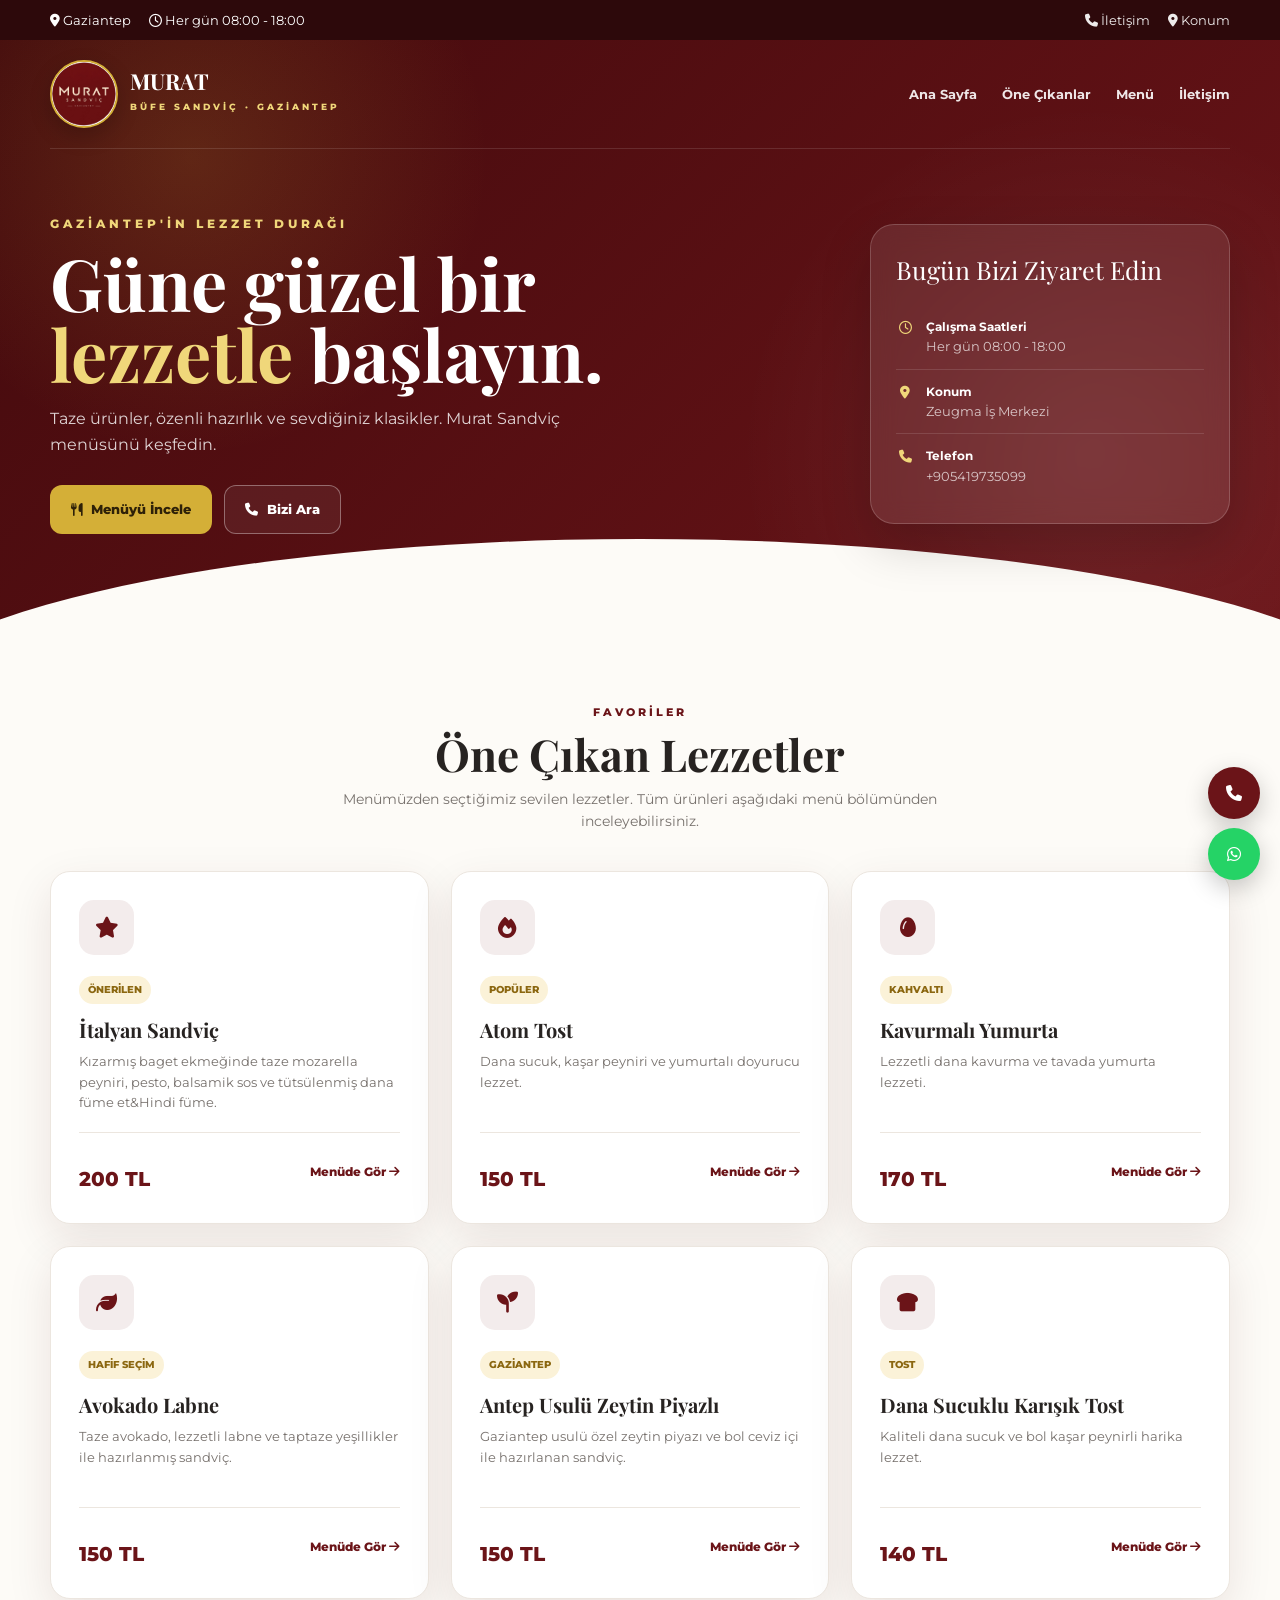
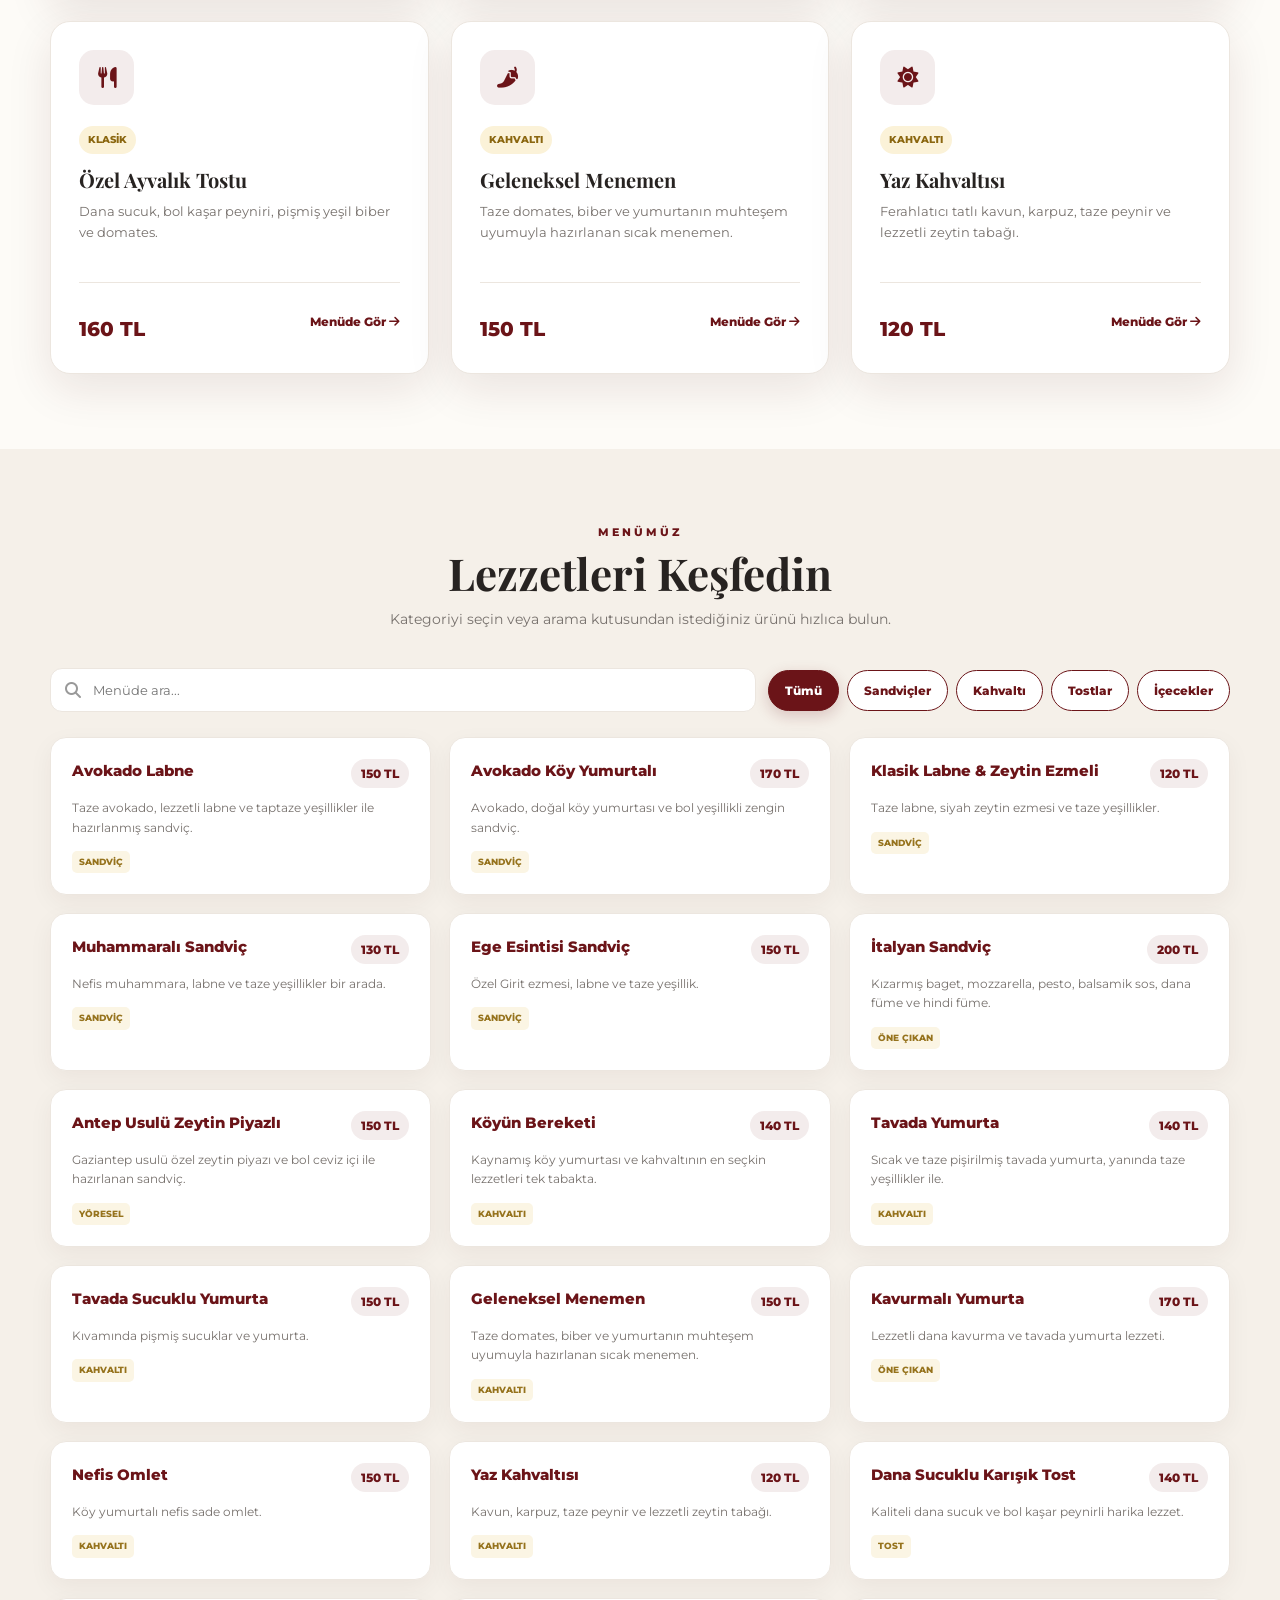
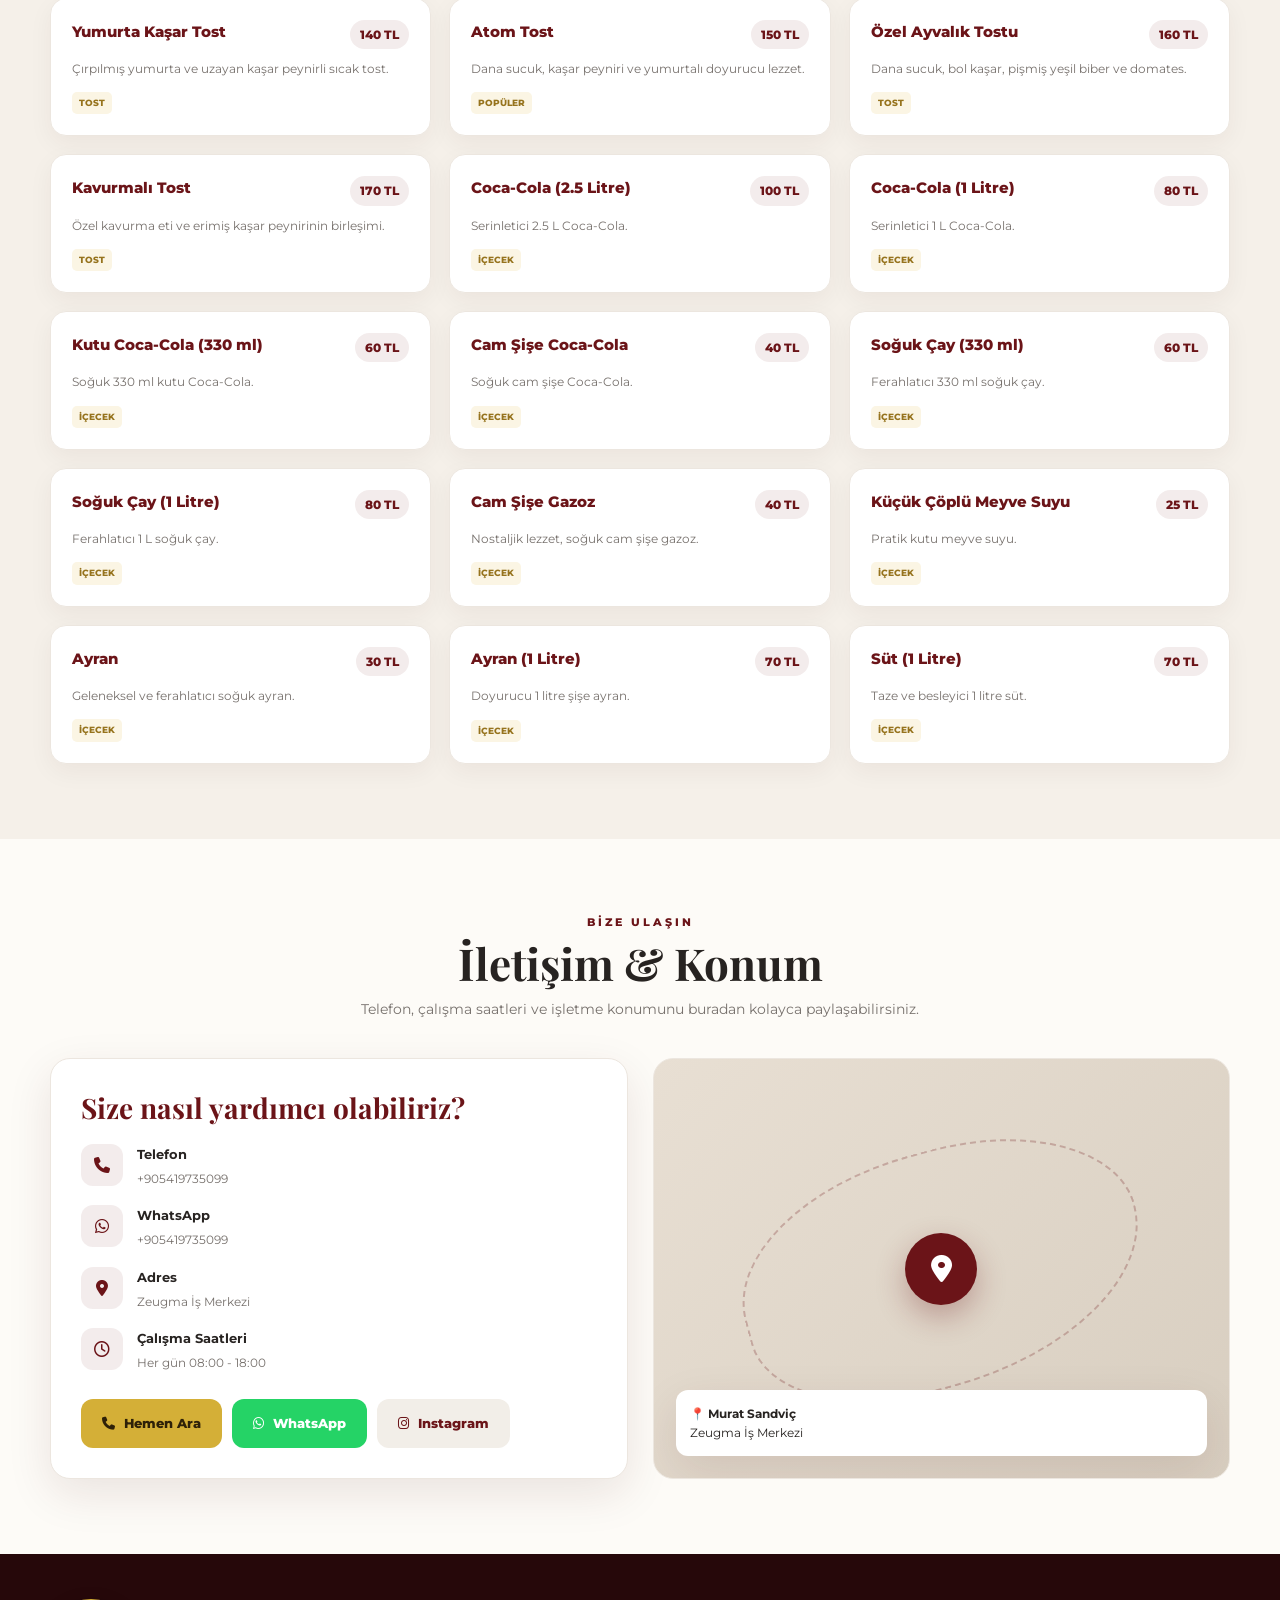
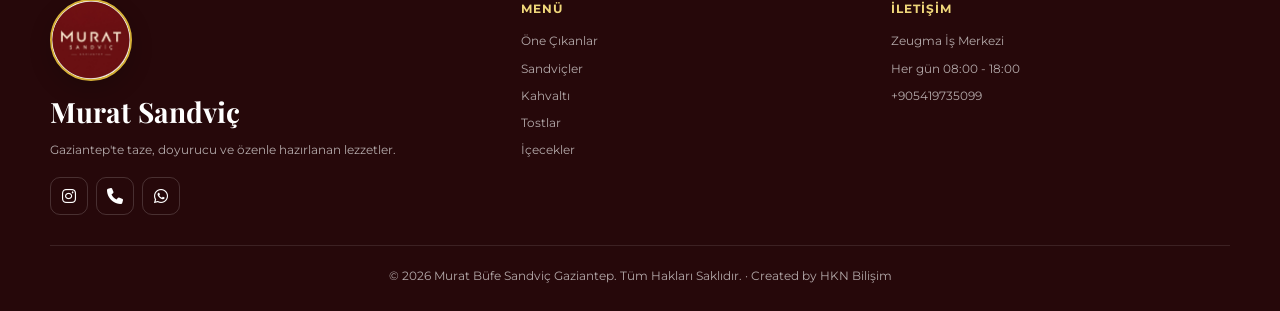
==== index.html @ ea8307a0 "Update index.html" ====
<!DOCTYPE html>
<html lang="tr">
<head>
<meta charset="UTF-8">
<meta name="viewport" content="width=device-width, initial-scale=1.0">
<meta name="theme-color" content="#6b1418">
<meta name="description" content="Murat Sandviç Gaziantep - Menü, öne çıkan lezzetler, iletişim ve güncel ürünler.">
<meta http-equiv="Cache-Control" content="no-cache, no-store, must-revalidate">
<meta http-equiv="Pragma" content="no-cache">
<meta http-equiv="Expires" content="0">
<title>MURAT BÜFE SANDVİÇ | Gaziantep Menü</title>

<link rel="preconnect" href="https://fonts.googleapis.com">
<link rel="preconnect" href="https://fonts.gstatic.com" crossorigin>
<link href="https://fonts.googleapis.com/css2?family=Montserrat:wght@400;500;600;700;800&family=Playfair+Display:wght@600;700;800&display=swap" rel="stylesheet">
<link rel="stylesheet" href="https://cdnjs.cloudflare.com/ajax/libs/font-awesome/6.5.2/css/all.min.css">

<style>
:root{
  --primary:#6b1418;
  --primary-dark:#430a0d;
  --primary-light:#8b2328;
  --gold:#d4af37;
  --gold-light:#f0d77a;
  --cream:#fdfbf7;
  --white:#fff;
  --text:#272321;
  --muted:#77716d;
  --line:#ece6df;
  --shadow:0 15px 45px rgba(65,20,20,.10);
  --radius:20px;
  --transition:.3s ease;
}
*{box-sizing:border-box;margin:0;padding:0}
html{scroll-behavior:smooth}
body{
  font-family:'Montserrat',sans-serif;background:var(--cream);color:var(--text);
  line-height:1.6;overflow-x:hidden;
}
a{text-decoration:none;color:inherit}
button{font:inherit}
.container{width:min(1180px,calc(100% - 36px));margin:auto}

/* TOP BAR */
.topbar{
  background:#2d090b;color:#fff;font-size:13px;
}
.topbar-inner{
  min-height:40px;display:flex;justify-content:space-between;align-items:center;gap:20px;
}
.topbar a{color:#fff;opacity:.92}.topbar a:hover{color:var(--gold-light)}
.topbar-left,.topbar-right{display:flex;gap:18px;align-items:center}

/* HEADER / HERO */
header{
  position:relative;overflow:hidden;color:#fff;
  background:
    radial-gradient(circle at 15% 20%,rgba(212,175,55,.16),transparent 25%),
    radial-gradient(circle at 85% 70%,rgba(255,255,255,.08),transparent 30%),
    linear-gradient(135deg,var(--primary-dark),var(--primary));
}
header:after{
  content:"";position:absolute;inset:auto -10% -90px -10%;height:180px;
  background:var(--cream);border-radius:50% 50% 0 0/100% 100% 0 0;
}
.nav{
  position:relative;z-index:3;display:flex;align-items:center;justify-content:space-between;
  padding:20px 0;border-bottom:1px solid rgba(255,255,255,.12);
}
.brand{display:flex;align-items:center;gap:12px;font-weight:800}

.brand-mark{
  width:68px;height:68px;border-radius:50%;overflow:hidden;
  border:2px solid var(--gold);background:#fff;display:block;flex:0 0 auto;
  box-shadow:0 8px 22px rgba(0,0,0,.20);
}
.brand-mark img{width:100%;height:100%;display:block;object-fit:cover}
.footer-logo{
  width:82px;height:82px;border-radius:50%;overflow:hidden;
  border:2px solid var(--gold);background:#fff;margin-bottom:12px;
  box-shadow:0 8px 22px rgba(0,0,0,.18);
}
.footer-logo img{width:100%;height:100%;display:block;object-fit:cover}

.brand-text strong{display:block;font-family:'Playfair Display',serif;font-size:22px;line-height:1}
.brand-text span{font-size:9px;letter-spacing:3px;color:var(--gold-light)}
.nav-links{display:flex;gap:25px;font-size:13px;font-weight:700}
.nav-links a{opacity:.9}.nav-links a:hover{color:var(--gold-light)}
.mobile-menu{display:none;border:0;background:transparent;color:#fff;font-size:23px}

.hero{
  min-height:480px;display:grid;grid-template-columns:1.1fr .9fr;align-items:center;
  gap:30px;position:relative;z-index:2;padding:60px 0 90px;
}
.eyebrow{color:var(--gold-light);letter-spacing:4px;font-size:12px;font-weight:800;text-transform:uppercase;margin-bottom:14px}
.hero h1{font:700 clamp(42px,6vw,72px)/.98 'Playfair Display',serif;margin-bottom:18px}
.hero h1 span{color:var(--gold-light)}
.hero p{max-width:600px;color:rgba(255,255,255,.82);font-size:16px}
.hero-actions{display:flex;gap:12px;flex-wrap:wrap;margin-top:28px}
.btn{
  display:inline-flex;align-items:center;justify-content:center;gap:9px;
  padding:13px 20px;border-radius:12px;border:1px solid transparent;font-weight:800;font-size:13px;
  cursor:pointer;transition:var(--transition)
}
.btn-primary{background:var(--gold);color:#2e2108}
.btn-primary:hover{transform:translateY(-2px);background:var(--gold-light)}
.btn-outline{border-color:rgba(255,255,255,.35);color:#fff;background:rgba(255,255,255,.06)}
.btn-outline:hover{background:#fff;color:var(--primary)}
.hero-card{
  justify-self:end;width:min(360px,100%);padding:25px;border-radius:24px;
  background:rgba(255,255,255,.09);border:1px solid rgba(255,255,255,.18);
  backdrop-filter:blur(12px);box-shadow:0 20px 50px rgba(0,0,0,.18);
}
.hero-card-title{font-family:'Playfair Display',serif;font-size:25px;margin-bottom:15px}
.info-row{display:flex;gap:12px;padding:12px 0;border-bottom:1px solid rgba(255,255,255,.12);font-size:13px}
.info-row:last-child{border:0}
.info-row i{color:var(--gold-light);width:18px;text-align:center;margin-top:4px}
.info-row strong{display:block;font-size:12px}.info-row span{color:rgba(255,255,255,.72)}

/* SECTIONS */
section{padding:75px 0}
.section-head{text-align:center;margin-bottom:38px}
.section-kicker{font-size:11px;letter-spacing:3px;color:var(--primary);font-weight:800;text-transform:uppercase}
.section-head h2{font:700 clamp(30px,4vw,44px)/1.1 'Playfair Display',serif;margin:8px 0 10px}
.section-head p{color:var(--muted);max-width:650px;margin:auto;font-size:14px}

/* FEATURED */
.featured-grid{display:grid;grid-template-columns:repeat(3,1fr);gap:22px}
.feature-card{
  position:relative;overflow:hidden;background:#fff;border:1px solid var(--line);
  border-radius:var(--radius);box-shadow:var(--shadow);padding:28px;
  transition:var(--transition)
}
.feature-card:hover{transform:translateY(-6px)}
.feature-icon{
  width:55px;height:55px;border-radius:15px;display:grid;place-items:center;
  background:rgba(107,20,24,.08);color:var(--primary);font-size:21px;margin-bottom:20px
}
.badge{display:inline-flex;padding:6px 9px;border-radius:20px;background:#fbf2d8;color:#8b6710;font-size:10px;font-weight:800}
.feature-card h3{font:700 23px 'Playfair Display',serif;margin:13px 0 8px;color:var(--primary)}
.feature-card p{font-size:13px;color:var(--muted)}
.feature-price{font-weight:800;color:var(--primary);margin-top:15px}

/* MENU */
.menu-section{background:#f5f0e9}
.menu-tools{display:flex;gap:12px;justify-content:space-between;align-items:center;flex-wrap:wrap;margin-bottom:25px}
.search{
  position:relative;flex:1;min-width:240px
}
.search i{position:absolute;left:15px;top:50%;transform:translateY(-50%);color:#999}
.search input{
  width:100%;padding:13px 15px 13px 42px;border:1px solid var(--line);border-radius:12px;
  outline:none;background:#fff;font-family:inherit
}
.search input:focus{border-color:var(--gold)}
.categories{display:flex;gap:8px;flex-wrap:wrap}
.filter-btn{
  border:1px solid var(--primary);background:#fff;color:var(--primary);
  padding:10px 16px;border-radius:30px;font-weight:800;font-size:12px;cursor:pointer;transition:var(--transition)
}
.filter-btn:hover,.filter-btn.active{background:var(--primary);color:#fff;box-shadow:0 5px 15px rgba(107,20,24,.2)}
.menu-grid{display:grid;grid-template-columns:repeat(3,1fr);gap:18px}
.menu-card{
  background:#fff;border:1px solid var(--line);border-radius:16px;padding:21px;
  box-shadow:0 8px 25px rgba(50,20,10,.05);transition:var(--transition);
  animation:fadeUp .35s ease both
}
.menu-card:hover{transform:translateY(-4px);box-shadow:0 15px 35px rgba(107,20,24,.12)}
.card-header{display:flex;justify-content:space-between;gap:12px;align-items:flex-start}
.card-title{font-size:15px;font-weight:800;color:var(--primary)}
.card-price{white-space:nowrap;background:rgba(107,20,24,.08);color:var(--primary);padding:5px 10px;border-radius:20px;font-weight:800;font-size:12px}
.card-desc{font-size:12px;color:var(--muted);margin-top:10px}
.card-tag{display:inline-block;margin-top:14px;font-size:9px;font-weight:800;color:#96731d;background:#fbf5e4;padding:4px 7px;border-radius:5px}
.empty{grid-column:1/-1;text-align:center;padding:50px;color:var(--muted);display:none}
@keyframes fadeUp{from{opacity:0;transform:translateY(8px)}to{opacity:1;transform:none}}

/* CONTACT */
.contact-grid{display:grid;grid-template-columns:1fr 1fr;gap:25px}
.contact-card{
  background:#fff;border:1px solid var(--line);border-radius:var(--radius);padding:30px;box-shadow:var(--shadow)
}
.contact-card h3{font:700 28px 'Playfair Display',serif;color:var(--primary);margin-bottom:18px}
.contact-list{display:grid;gap:15px}
.contact-item{display:flex;gap:14px;align-items:flex-start}
.contact-item i{
  width:42px;height:42px;display:grid;place-items:center;border-radius:12px;
  background:rgba(107,20,24,.08);color:var(--primary)
}
.contact-item strong{display:block;font-size:13px}.contact-item span{font-size:12px;color:var(--muted)}
.contact-buttons{display:flex;gap:10px;flex-wrap:wrap;margin-top:25px}
.map-box{
  min-height:360px;border-radius:var(--radius);overflow:hidden;background:
  linear-gradient(135deg,#e8dfd3,#d8cec0);
  position:relative;display:grid;place-items:center;border:1px solid var(--line)
}
.map-box:before{content:"";position:absolute;width:70%;height:55%;border:2px dashed rgba(107,20,24,.25);border-radius:50% 45% 55% 40%;transform:rotate(-15deg)}
.map-pin{
  position:relative;z-index:2;width:72px;height:72px;border-radius:50%;background:var(--primary);
  color:#fff;display:grid;place-items:center;font-size:28px;box-shadow:0 12px 30px rgba(107,20,24,.3)
}
.map-label{position:absolute;bottom:22px;left:22px;right:22px;background:#fff;padding:14px;border-radius:12px;font-size:12px;box-shadow:var(--shadow)}

/* FOOTER */
footer{background:#26080a;color:#fff;padding:45px 0 25px}
.footer-grid{display:grid;grid-template-columns:1.3fr 1fr 1fr;gap:30px}
.footer-brand{font:700 28px 'Playfair Display',serif}
footer p,footer li{font-size:12px;color:rgba(255,255,255,.65)}
footer h4{font-size:12px;letter-spacing:1px;margin-bottom:13px;color:var(--gold-light)}
footer ul{list-style:none;display:grid;gap:8px}
.socials{display:flex;gap:8px;margin-top:18px}
.socials a{width:38px;height:38px;border:1px solid rgba(255,255,255,.16);border-radius:10px;display:grid;place-items:center}
.socials a:hover{background:var(--primary)}
.copyright{border-top:1px solid rgba(255,255,255,.1);margin-top:30px;padding-top:20px;text-align:center}

/* FLOATING CONTACT */
.floating{
  position:fixed;right:20px;bottom:20px;z-index:20;display:flex;flex-direction:column;gap:9px
}
.float-btn{
  width:52px;height:52px;border-radius:50%;display:grid;place-items:center;color:#fff;
  box-shadow:0 8px 25px rgba(0,0,0,.22);transition:var(--transition)
}
.float-btn:hover{transform:scale(1.08)}
.float-call{background:var(--primary)}
.float-wa{background:#25d366}

/* MOBILE */
@media(max-width:900px){
  .hero{grid-template-columns:1fr;padding-top:45px}.hero-card{justify-self:start}
  .featured-grid,.menu-grid{grid-template-columns:repeat(2,1fr)}
  .contact-grid{grid-template-columns:1fr}.footer-grid{grid-template-columns:1fr 1fr}
  .nav-links{display:none}.mobile-menu{display:block}
}
@media(max-width:600px){
  .topbar-inner{justify-content:center}.topbar-left{display:none}
  .container{width:min(100% - 24px,1180px)}
  .hero{padding:38px 0 75px}.hero h1{font-size:44px}
  section{padding:55px 0}
  .featured-grid,.menu-grid{grid-template-columns:1fr}
  .menu-tools{align-items:stretch}.search{min-width:100%}
  .categories{overflow-x:auto;flex-wrap:nowrap;padding-bottom:5px}
  .filter-btn{white-space:nowrap}
  .footer-grid{grid-template-columns:1fr}
  .float-btn{width:48px;height:48px}
}

.feature-card h3{font-size:20px;line-height:1.25;margin:13px 0 9px;color:var(--text)}
.feature-card p{color:var(--muted);font-size:13px;min-height:63px}
.feature-bottom{display:flex;align-items:center;justify-content:space-between;gap:12px;margin-top:18px;padding-top:15px;border-top:1px solid var(--line)}
.feature-link{font-size:12px;font-weight:800;color:var(--primary);white-space:nowrap}
.feature-link:hover{color:var(--primary-light)}
.feature-price{font-size:20px;font-weight:800;color:var(--primary)}
@media(max-width:900px){.featured-grid{grid-template-columns:repeat(2,1fr)}}
@media(max-width:600px){.featured-grid{grid-template-columns:1fr}.brand-mark{width:58px;height:58px}.footer-logo{width:70px;height:70px}}
</style>
</head>

<body>

<!--
  ============================================================
  BURADAKİ BİLGİLERİ KENDİ BİLGİLERİNLE DEĞİŞTİR.
  Telefon / WhatsApp / adres / Instagram için tek yerden düzenle.
  ============================================================
-->
<script>
const RESTAURANT = {
  name: "Murat Sandviç",
  city: "Gaziantep",
  phone: "+905419735099",
  whatsapp: "+905419735099",
  address: "Zeugma İş Merkezi",
  instagram: "muratbufesandvic",
  hours: "Her gün 08:00 - 18:00"
};
</script>

<div class="topbar">
  <div class="container topbar-inner">
    <div class="topbar-left">
      <span><i class="fa-solid fa-location-dot"></i> Gaziantep</span>
      <span><i class="fa-regular fa-clock"></i> Her gün 08:00 - 18:00</span>
    </div>
    <div class="topbar-right">
      <a id="topPhone" href="#"><i class="fa-solid fa-phone"></i> İletişim</a>
      <a href="#contact"><i class="fa-solid fa-location-dot"></i> Konum</a>
    </div>
  </div>
</div>

<header id="home">
  <div class="container">
    <nav class="nav">
      <a class="brand" href="#home">
        <div class="brand-mark"><img src="[data-uri]" alt="Murat Sandviç Gaziantep logosu"></div>
        <div class="brand-text">
          <strong>MURAT</strong>
          <span>BÜFE SANDVİÇ · GAZİANTEP</span>
        </div>
      </a>
      <div class="nav-links">
        <a href="#home">Ana Sayfa</a>
        <a href="#featured">Öne Çıkanlar</a>
        <a href="#menu">Menü</a>
        <a href="#contact">İletişim</a>
      </div>
      <button class="mobile-menu" aria-label="Menüyü aç"><i class="fa-solid fa-bars"></i></button>
    </nav>

    <div class="hero">
      <div>
        <div class="eyebrow">Gaziantep'in Lezzet Durağı</div>
        <h1>Güne güzel bir <span>lezzetle</span> başlayın.</h1>
        <p>Taze ürünler, özenli hazırlık ve sevdiğiniz klasikler. Murat Sandviç menüsünü keşfedin.</p>
        <div class="hero-actions">
          <a class="btn btn-primary" href="#menu"><i class="fa-solid fa-utensils"></i> Menüyü İncele</a>
          <a class="btn btn-outline" id="heroCall" href="#"><i class="fa-solid fa-phone"></i> Bizi Ara</a>
        </div>
      </div>

      <div class="hero-card">
        <div class="hero-card-title">Bugün Bizi Ziyaret Edin</div>
        <div class="info-row">
          <i class="fa-regular fa-clock"></i>
          <div><strong>Çalışma Saatleri</strong><span id="heroHours">Her gün 08:00 - 23:00</span></div>
        </div>
        <div class="info-row">
          <i class="fa-solid fa-location-dot"></i>
          <div><strong>Konum</strong><span id="heroAddress">Adres bilgisi eklenmedi</span></div>
        </div>
        <div class="info-row">
          <i class="fa-solid fa-phone"></i>
          <div><strong>Telefon</strong><span id="heroPhone">Telefon bilgisi eklenmedi</span></div>
        </div>
      </div>
    </div>
  </div>
</header>

<main>

<section id="featured">
  <div class="container">
    <div class="section-head">
      <div class="section-kicker">Favoriler</div>
      <h2>Öne Çıkan Lezzetler</h2>
      <p>Menümüzden seçtiğimiz sevilen lezzetler. Tüm ürünleri aşağıdaki menü bölümünden inceleyebilirsiniz.</p>
    </div>

    <div class="featured-grid">
      <article class="feature-card">
        <div class="feature-icon"><i class="fa-solid fa-star"></i></div>
        <span class="badge">ÖNERİLEN</span>
        <h3>İtalyan Sandviç</h3>
        <p>Kızarmış baget ekmeğinde taze mozarella peyniri, pesto, balsamik sos ve tütsülenmiş dana füme et&Hindi füme.</p>
        <div class="feature-bottom"><div class="feature-price">200 TL</div><a href="#menu" class="feature-link">Menüde Gör <i class="fa-solid fa-arrow-right"></i></a></div>
      </article>

      <article class="feature-card">
        <div class="feature-icon"><i class="fa-solid fa-fire"></i></div>
        <span class="badge">POPÜLER</span>
        <h3>Atom Tost</h3>
        <p>Dana sucuk, kaşar peyniri ve yumurtalı doyurucu lezzet.</p>
        <div class="feature-bottom"><div class="feature-price">150 TL</div><a href="#menu" class="feature-link">Menüde Gör <i class="fa-solid fa-arrow-right"></i></a></div>
      </article>

      <article class="feature-card">
        <div class="feature-icon"><i class="fa-solid fa-egg"></i></div>
        <span class="badge">KAHVALTI</span>
        <h3>Kavurmalı Yumurta</h3>
        <p>Lezzetli dana kavurma ve tavada yumurta lezzeti.</p>
        <div class="feature-bottom"><div class="feature-price">170 TL</div><a href="#menu" class="feature-link">Menüde Gör <i class="fa-solid fa-arrow-right"></i></a></div>
      </article>

      <article class="feature-card">
        <div class="feature-icon"><i class="fa-solid fa-leaf"></i></div>
        <span class="badge">HAFİF SEÇİM</span>
        <h3>Avokado Labne</h3>
        <p>Taze avokado, lezzetli labne ve taptaze yeşillikler ile hazırlanmış sandviç.</p>
        <div class="feature-bottom"><div class="feature-price">150 TL</div><a href="#menu" class="feature-link">Menüde Gör <i class="fa-solid fa-arrow-right"></i></a></div>
      </article>

      <article class="feature-card">
        <div class="feature-icon"><i class="fa-solid fa-seedling"></i></div>
        <span class="badge">GAZİANTEP</span>
        <h3>Antep Usulü Zeytin Piyazlı</h3>
        <p>Gaziantep usulü özel zeytin piyazı ve bol ceviz içi ile hazırlanan sandviç.</p>
        <div class="feature-bottom"><div class="feature-price">150 TL</div><a href="#menu" class="feature-link">Menüde Gör <i class="fa-solid fa-arrow-right"></i></a></div>
      </article>

      <article class="feature-card">
        <div class="feature-icon"><i class="fa-solid fa-bread-slice"></i></div>
        <span class="badge">TOST</span>
        <h3>Dana Sucuklu Karışık Tost</h3>
        <p>Kaliteli dana sucuk ve bol kaşar peynirli harika lezzet.</p>
        <div class="feature-bottom"><div class="feature-price">140 TL</div><a href="#menu" class="feature-link">Menüde Gör <i class="fa-solid fa-arrow-right"></i></a></div>
      </article>

      <article class="feature-card">
        <div class="feature-icon"><i class="fa-solid fa-utensils"></i></div>
        <span class="badge">KLASİK</span>
        <h3>Özel Ayvalık Tostu</h3>
        <p>Dana sucuk, bol kaşar peyniri, pişmiş yeşil biber ve domates.</p>
        <div class="feature-bottom"><div class="feature-price">160 TL</div><a href="#menu" class="feature-link">Menüde Gör <i class="fa-solid fa-arrow-right"></i></a></div>
      </article>

      <article class="feature-card">
        <div class="feature-icon"><i class="fa-solid fa-pepper-hot"></i></div>
        <span class="badge">KAHVALTI</span>
        <h3>Geleneksel Menemen</h3>
        <p>Taze domates, biber ve yumurtanın muhteşem uyumuyla hazırlanan sıcak menemen.</p>
        <div class="feature-bottom"><div class="feature-price">150 TL</div><a href="#menu" class="feature-link">Menüde Gör <i class="fa-solid fa-arrow-right"></i></a></div>
      </article>

      <article class="feature-card">
        <div class="feature-icon"><i class="fa-solid fa-sun"></i></div>
        <span class="badge">KAHVALTI</span>
        <h3>Yaz Kahvaltısı</h3>
        <p>Ferahlatıcı tatlı kavun, karpuz, taze peynir ve lezzetli zeytin tabağı.</p>
        <div class="feature-bottom"><div class="feature-price">120 TL</div><a href="#menu" class="feature-link">Menüde Gör <i class="fa-solid fa-arrow-right"></i></a></div>
      </article>
    </div>
  </div>
</section>

<section class="menu-section" id="menu">
  <div class="container">
    <div class="section-head">
      <div class="section-kicker">Menümüz</div>
      <h2>Lezzetleri Keşfedin</h2>
      <p>Kategoriyi seçin veya arama kutusundan istediğiniz ürünü hızlıca bulun.</p>
    </div>

    <div class="menu-tools">
      <div class="search">
        <i class="fa-solid fa-magnifying-glass"></i>
        <input id="searchInput" type="search" placeholder="Menüde ara...">
      </div>
      <div class="categories">
        <button class="filter-btn active" data-category="all">Tümü</button>
        <button class="filter-btn" data-category="sandvic">Sandviçler</button>
        <button class="filter-btn" data-category="kahvalti">Kahvaltı</button>
        <button class="filter-btn" data-category="tost">Tostlar</button>
        <button class="filter-btn" data-category="icecek">İçecekler</button>
      </div>
    </div>

    <div class="menu-grid" id="menuGrid">

      <article class="menu-card" data-category="sandvic" data-name="avokado labne">
        <div class="card-header"><h3 class="card-title">Avokado Labne</h3><span class="card-price">150 TL</span></div>
        <p class="card-desc">Taze avokado, lezzetli labne ve taptaze yeşillikler ile hazırlanmış sandviç.</p><span class="card-tag">SANDVİÇ</span>
      </article>
      <article class="menu-card" data-category="sandvic" data-name="avokado köy yumurtalı">
        <div class="card-header"><h3 class="card-title">Avokado Köy Yumurtalı</h3><span class="card-price">170 TL</span></div>
        <p class="card-desc">Avokado, doğal köy yumurtası ve bol yeşillikli zengin sandviç.</p><span class="card-tag">SANDVİÇ</span>
      </article>
      <article class="menu-card" data-category="sandvic" data-name="klasik labne zeytin ezmeli">
        <div class="card-header"><h3 class="card-title">Klasik Labne & Zeytin Ezmeli</h3><span class="card-price">120 TL</span></div>
        <p class="card-desc">Taze labne, siyah zeytin ezmesi ve taze yeşillikler.</p><span class="card-tag">SANDVİÇ</span>
      </article>
      <article class="menu-card" data-category="sandvic" data-name="muhammaralı sandviç">
        <div class="card-header"><h3 class="card-title">Muhammaralı Sandviç</h3><span class="card-price">130 TL</span></div>
        <p class="card-desc">Nefis muhammara, labne ve taze yeşillikler bir arada.</p><span class="card-tag">SANDVİÇ</span>
      </article>
      <article class="menu-card" data-category="sandvic" data-name="ege esintisi sandviç">
        <div class="card-header"><h3 class="card-title">Ege Esintisi Sandviç</h3><span class="card-price">150 TL</span></div>
        <p class="card-desc">Özel Girit ezmesi, labne ve taze yeşillik.</p><span class="card-tag">SANDVİÇ</span>
      </article>
      <article class="menu-card" data-category="sandvic" data-name="italyan sandviç">
        <div class="card-header"><h3 class="card-title">İtalyan Sandviç</h3><span class="card-price">200 TL</span></div>
        <p class="card-desc">Kızarmış baget, mozzarella, pesto, balsamik sos, dana füme ve hindi füme.</p><span class="card-tag">ÖNE ÇIKAN</span>
      </article>
      <article class="menu-card" data-category="sandvic" data-name="antep usulü zeytin piyazlı">
        <div class="card-header"><h3 class="card-title">Antep Usulü Zeytin Piyazlı</h3><span class="card-price">150 TL</span></div>
        <p class="card-desc">Gaziantep usulü özel zeytin piyazı ve bol ceviz içi ile hazırlanan sandviç.</p><span class="card-tag">YÖRESEL</span>
      </article>

      <article class="menu-card" data-category="kahvalti" data-name="köyün bereketi">
        <div class="card-header"><h3 class="card-title">Köyün Bereketi</h3><span class="card-price">140 TL</span></div>
        <p class="card-desc">Kaynamış köy yumurtası ve kahvaltının en seçkin lezzetleri tek tabakta.</p><span class="card-tag">KAHVALTI</span>
      </article>
      <article class="menu-card" data-category="kahvalti" data-name="tavada yumurta">
        <div class="card-header"><h3 class="card-title">Tavada Yumurta</h3><span class="card-price">140 TL</span></div>
        <p class="card-desc">Sıcak ve taze pişirilmiş tavada yumurta, yanında taze yeşillikler ile.</p><span class="card-tag">KAHVALTI</span>
      </article>
      <article class="menu-card" data-category="kahvalti" data-name="tavada sucuklu yumurta">
        <div class="card-header"><h3 class="card-title">Tavada Sucuklu Yumurta</h3><span class="card-price">150 TL</span></div>
        <p class="card-desc">Kıvamında pişmiş sucuklar ve yumurta.</p><span class="card-tag">KAHVALTI</span>
      </article>
      <article class="menu-card" data-category="kahvalti" data-name="geleneksel menemen">
        <div class="card-header"><h3 class="card-title">Geleneksel Menemen</h3><span class="card-price">150 TL</span></div>
        <p class="card-desc">Taze domates, biber ve yumurtanın muhteşem uyumuyla hazırlanan sıcak menemen.</p><span class="card-tag">KAHVALTI</span>
      </article>
      <article class="menu-card" data-category="kahvalti" data-name="kavurmalı yumurta">
        <div class="card-header"><h3 class="card-title">Kavurmalı Yumurta</h3><span class="card-price">170 TL</span></div>
        <p class="card-desc">Lezzetli dana kavurma ve tavada yumurta lezzeti.</p><span class="card-tag">ÖNE ÇIKAN</span>
      </article>
      <article class="menu-card" data-category="kahvalti" data-name="nefis omlet">
        <div class="card-header"><h3 class="card-title">Nefis Omlet</h3><span class="card-price">150 TL</span></div>
        <p class="card-desc">Köy yumurtalı nefis sade omlet.</p><span class="card-tag">KAHVALTI</span>
      </article>
      <article class="menu-card" data-category="kahvalti" data-name="yaz kahvaltısı">
        <div class="card-header"><h3 class="card-title">Yaz Kahvaltısı</h3><span class="card-price">120 TL</span></div>
        <p class="card-desc">Kavun, karpuz, taze peynir ve lezzetli zeytin tabağı.</p><span class="card-tag">KAHVALTI</span>
      </article>

      <article class="menu-card" data-category="tost" data-name="dana sucuklu karışık tost">
        <div class="card-header"><h3 class="card-title">Dana Sucuklu Karışık Tost</h3><span class="card-price">140 TL</span></div>
        <p class="card-desc">Kaliteli dana sucuk ve bol kaşar peynirli harika lezzet.</p><span class="card-tag">TOST</span>
      </article>
      <article class="menu-card" data-category="tost" data-name="yumurta kaşar tost">
        <div class="card-header"><h3 class="card-title">Yumurta Kaşar Tost</h3><span class="card-price">140 TL</span></div>
        <p class="card-desc">Çırpılmış yumurta ve uzayan kaşar peynirli sıcak tost.</p><span class="card-tag">TOST</span>
      </article>
      <article class="menu-card" data-category="tost" data-name="atom tost">
        <div class="card-header"><h3 class="card-title">Atom Tost</h3><span class="card-price">150 TL</span></div>
        <p class="card-desc">Dana sucuk, kaşar peyniri ve yumurtalı doyurucu lezzet.</p><span class="card-tag">POPÜLER</span>
      </article>
      <article class="menu-card" data-category="tost" data-name="özel ayvalık tostu">
        <div class="card-header"><h3 class="card-title">Özel Ayvalık Tostu</h3><span class="card-price">160 TL</span></div>
        <p class="card-desc">Dana sucuk, bol kaşar, pişmiş yeşil biber ve domates.</p><span class="card-tag">TOST</span>
      </article>
      <article class="menu-card" data-category="tost" data-name="kavurmalı tost">
        <div class="card-header"><h3 class="card-title">Kavurmalı Tost</h3><span class="card-price">170 TL</span></div>
        <p class="card-desc">Özel kavurma eti ve erimiş kaşar peynirinin birleşimi.</p><span class="card-tag">TOST</span>
      </article>

      <article class="menu-card" data-category="icecek" data-name="coca cola 2.5 litre">
        <div class="card-header"><h3 class="card-title">Coca-Cola (2.5 Litre)</h3><span class="card-price">100 TL</span></div>
        <p class="card-desc">Serinletici 2.5 L Coca-Cola.</p><span class="card-tag">İÇECEK</span>
      </article>
      <article class="menu-card" data-category="icecek" data-name="coca cola 1 litre">
        <div class="card-header"><h3 class="card-title">Coca-Cola (1 Litre)</h3><span class="card-price">80 TL</span></div>
        <p class="card-desc">Serinletici 1 L Coca-Cola.</p><span class="card-tag">İÇECEK</span>
      </article>
      <article class="menu-card" data-category="icecek" data-name="kutu coca cola 330 ml">
        <div class="card-header"><h3 class="card-title">Kutu Coca-Cola (330 ml)</h3><span class="card-price">60 TL</span></div>
        <p class="card-desc">Soğuk 330 ml kutu Coca-Cola.</p><span class="card-tag">İÇECEK</span>
      </article>
      <article class="menu-card" data-category="icecek" data-name="cam şişe coca cola">
        <div class="card-header"><h3 class="card-title">Cam Şişe Coca-Cola</h3><span class="card-price">40 TL</span></div>
        <p class="card-desc">Soğuk cam şişe Coca-Cola.</p><span class="card-tag">İÇECEK</span>
      </article>
      <article class="menu-card" data-category="icecek" data-name="soğuk çay 330 ml">
        <div class="card-header"><h3 class="card-title">Soğuk Çay (330 ml)</h3><span class="card-price">60 TL</span></div>
        <p class="card-desc">Ferahlatıcı 330 ml soğuk çay.</p><span class="card-tag">İÇECEK</span>
      </article>
      <article class="menu-card" data-category="icecek" data-name="soğuk çay 1 litre">
        <div class="card-header"><h3 class="card-title">Soğuk Çay (1 Litre)</h3><span class="card-price">80 TL</span></div>
        <p class="card-desc">Ferahlatıcı 1 L soğuk çay.</p><span class="card-tag">İÇECEK</span>
      </article>
      <article class="menu-card" data-category="icecek" data-name="cam şişe gazoz">
        <div class="card-header"><h3 class="card-title">Cam Şişe Gazoz</h3><span class="card-price">40 TL</span></div>
        <p class="card-desc">Nostaljik lezzet, soğuk cam şişe gazoz.</p><span class="card-tag">İÇECEK</span>
      </article>
      <article class="menu-card" data-category="icecek" data-name="küçük çöplü meyve suyu">
        <div class="card-header"><h3 class="card-title">Küçük Çöplü Meyve Suyu</h3><span class="card-price">25 TL</span></div>
        <p class="card-desc">Pratik kutu meyve suyu.</p><span class="card-tag">İÇECEK</span>
      </article>
      <article class="menu-card" data-category="icecek" data-name="ayran">
        <div class="card-header"><h3 class="card-title">Ayran</h3><span class="card-price">30 TL</span></div>
        <p class="card-desc">Geleneksel ve ferahlatıcı soğuk ayran.</p><span class="card-tag">İÇECEK</span>
      </article>
      <article class="menu-card" data-category="icecek" data-name="ayran 1 litre">
        <div class="card-header"><h3 class="card-title">Ayran (1 Litre)</h3><span class="card-price">70 TL</span></div>
        <p class="card-desc">Doyurucu 1 litre şişe ayran.</p><span class="card-tag">İÇECEK</span>
      </article>
      <article class="menu-card" data-category="icecek" data-name="süt 1 litre">
        <div class="card-header"><h3 class="card-title">Süt (1 Litre)</h3><span class="card-price">70 TL</span></div>
        <p class="card-desc">Taze ve besleyici 1 litre süt.</p><span class="card-tag">İÇECEK</span>
      </article>

      <div class="empty" id="empty">
        <i class="fa-solid fa-magnifying-glass" style="font-size:28px;margin-bottom:10px"></i>
        <div>Aradığın ürün bulunamadı.</div>
      </div>
    </div>
  </div>
</section>

<section id="contact">
  <div class="container">
    <div class="section-head">
      <div class="section-kicker">Bize Ulaşın</div>
      <h2>İletişim & Konum</h2>
      <p>Telefon, çalışma saatleri ve işletme konumunu buradan kolayca paylaşabilirsiniz.</p>
    </div>

    <div class="contact-grid">
      <div class="contact-card">
        <h3>Size nasıl yardımcı olabiliriz?</h3>
        <div class="contact-list">
          <div class="contact-item">
            <i class="fa-solid fa-phone"></i>
            <div><strong>Telefon</strong><span id="contactPhone">Telefon numarası eklenmedi</span></div>
          </div>
          <div class="contact-item">
            <i class="fa-brands fa-whatsapp"></i>
            <div><strong>WhatsApp</strong><span id="contactWhatsApp">WhatsApp numarası eklenmedi</span></div>
          </div>
          <div class="contact-item">
            <i class="fa-solid fa-location-dot"></i>
            <div><strong>Adres</strong><span id="contactAddress">Adres bilgisi eklenmedi</span></div>
          </div>
          <div class="contact-item">
            <i class="fa-regular fa-clock"></i>
            <div><strong>Çalışma Saatleri</strong><span id="contactHours">Her gün 08:00 - 23:00</span></div>
          </div>
        </div>
        <div class="contact-buttons">
          <a class="btn btn-primary" id="contactCall" href="#"><i class="fa-solid fa-phone"></i> Hemen Ara</a>
          <a class="btn" id="contactWA" href="#" style="background:#25d366;color:#fff"><i class="fa-brands fa-whatsapp"></i> WhatsApp</a>
          <a class="btn" id="contactInstagram" href="#" target="_blank" style="background:#f2eee8;color:var(--primary)"><i class="fa-brands fa-instagram"></i> Instagram</a>
        </div>
      </div>

      <div class="map-box">
        <div class="map-pin"><i class="fa-solid fa-location-dot"></i></div>
        <div class="map-label"><strong>📍 Murat Sandviç</strong><br><span id="mapAddress">Adres bilgisi eklenmedi. Adresini yukarıdaki RESTAURANT alanına yaz.</span></div>
      </div>
    </div>
  </div>
</section>

</main>

<footer>
  <div class="container">
    <div class="footer-grid">
      <div>
        <div class="footer-logo"><img src="[data-uri]" alt="Murat Sandviç logosu"></div><div class="footer-brand">Murat Sandviç</div>
        <p style="margin-top:10px">Gaziantep'te taze, doyurucu ve özenle hazırlanan lezzetler.</p>
        <div class="socials">
          <a id="footerInstagram" href="#" target="_blank" aria-label="Instagram"><i class="fa-brands fa-instagram"></i></a>
          <a id="footerPhone" href="#" aria-label="Telefon"><i class="fa-solid fa-phone"></i></a>
          <a id="footerWA" href="#" aria-label="WhatsApp"><i class="fa-brands fa-whatsapp"></i></a>
        </div>
      </div>
      <div>
        <h4>MENÜ</h4>
        <ul>
          <li><a href="#featured">Öne Çıkanlar</a></li>
          <li><a href="#menu">Sandviçler</a></li>
          <li><a href="#menu">Kahvaltı</a></li>
          <li><a href="#menu">Tostlar</a></li>
          <li><a href="#menu">İçecekler</a></li>
        </ul>
      </div>
      <div>
        <h4>İLETİŞİM</h4>
        <ul>
          <li id="footerAddress">Adres eklenmedi</li>
          <li id="footerHours">Her gün 08:00 - 23:00</li>
          <li id="footerPhoneText">Telefon eklenmedi</li>
        </ul>
      </div>
    </div>
    <div class="copyright">
      <p>© 2026 Murat Büfe Sandviç Gaziantep. Tüm Hakları Saklıdır. · Created by HKN Bilişim</p>
    </div>
  </div>
</footer>

<div class="floating">
  <a class="float-btn float-call" id="floatCall" href="#" aria-label="Ara"><i class="fa-solid fa-phone"></i></a>
  <a class="float-btn float-wa" id="floatWA" href="#" target="_blank" aria-label="WhatsApp"><i class="fa-brands fa-whatsapp"></i></a>
</div>

<script>
/* İLETİŞİM BİLGİLERİNİ OTOMATİK YERLEŞTİR */
function setupContact(){
  const phoneRaw = RESTAURANT.phone.replace(/\D/g,'');
  const waRaw = RESTAURANT.whatsapp.replace(/\D/g,'');
  const phoneDisplay = RESTAURANT.phone.includes("EKLE") ? "Telefon numarası eklenmedi" : RESTAURANT.phone;
  const waDisplay = RESTAURANT.whatsapp.includes("EKLE") ? "WhatsApp numarası eklenmedi" : RESTAURANT.whatsapp;
  const address = RESTAURANT.address.includes("EKLE") ? "Adres bilgisi eklenmedi" : RESTAURANT.address;

  document.querySelectorAll('#heroPhone,#contactPhone,#footerPhoneText').forEach(x=>x.textContent=phoneDisplay);
  document.querySelector('#contactWhatsApp').textContent=waDisplay;
  document.querySelectorAll('#heroAddress,#contactAddress,#mapAddress,#footerAddress').forEach(x=>x.textContent=address);
  document.querySelectorAll('#heroHours,#contactHours,#footerHours').forEach(x=>x.textContent=RESTAURANT.hours);

  const phoneLinks=['topPhone','heroCall','contactCall','footerPhone','floatCall'];
  phoneLinks.forEach(id=>{
    const el=document.getElementById(id);
    if(el && phoneRaw && !RESTAURANT.phone.includes("EKLE")) el.href='tel:'+phoneRaw;
  });

  const waLinks=['contactWA','footerWA','floatWA'];
  waLinks.forEach(id=>{
    const el=document.getElementById(id);
    if(el && waRaw && !RESTAURANT.whatsapp.includes("EKLE")){
      el.href='https://wa.me/'+waRaw;
    }
  });

  const insta = RESTAURANT.instagram.includes("EKLE") ? "#" : "https://instagram.com/"+RESTAURANT.instagram.replace('@','');
  ['contactInstagram','footerInstagram'].forEach(id=>{
    const el=document.getElementById(id);
    if(el) el.href=insta;
  });
}
setupContact();

/* MENÜ FİLTRE + ARAMA */
let activeCategory='all';
const cards=[...document.querySelectorAll('.menu-card')];
const buttons=[...document.querySelectorAll('.filter-btn')];
const searchInput=document.getElementById('searchInput');
const empty=document.getElementById('empty');

function renderMenu(){
  const q=searchInput.value.toLocaleLowerCase('tr-TR').trim();
  let visible=0;
  cards.forEach(card=>{
    const category=card.dataset.category;
    const name=card.dataset.name.toLocaleLowerCase('tr-TR');
    const desc=card.querySelector('.card-desc').textContent.toLocaleLowerCase('tr-TR');
    const categoryOK=activeCategory==='all'||category===activeCategory;
    const searchOK=!q||name.includes(q)||desc.includes(q);
    const show=categoryOK&&searchOK;
    card.style.display=show?'block':'none';
    if(show) visible++;
  });
  empty.style.display=visible?'none':'block';
}
buttons.forEach(btn=>{
  btn.addEventListener('click',()=>{
    buttons.forEach(b=>b.classList.remove('active'));
    btn.classList.add('active');
    activeCategory=btn.dataset.category;
    renderMenu();
  });
});
searchInput.addEventListener('input',renderMenu);

/* MOBİL NAV */
document.querySelector('.mobile-menu').addEventListener('click',()=>{
  const links=document.querySelector('.nav-links');
  const open=links.style.display==='flex';
  links.style.display=open?'none':'flex';
  if(!open){
    links.style.position='absolute';
    links.style.top='78px';
    links.style.left='0';
    links.style.right='0';
    links.style.padding='18px';
    links.style.background='var(--primary-dark)';
    links.style.flexDirection='column';
    links.style.borderRadius='0 0 15px 15px';
  }
});

/* CACHE BUSTER - ÖNCEKİ SÜRÜMDEKİ GİBİ ZORUNLU DEĞİL, TARAYICI CACHE'İ İÇİN */
console.log('Murat Sandviç yeni menü sitesi hazır.');
</script>
</body>
</html>
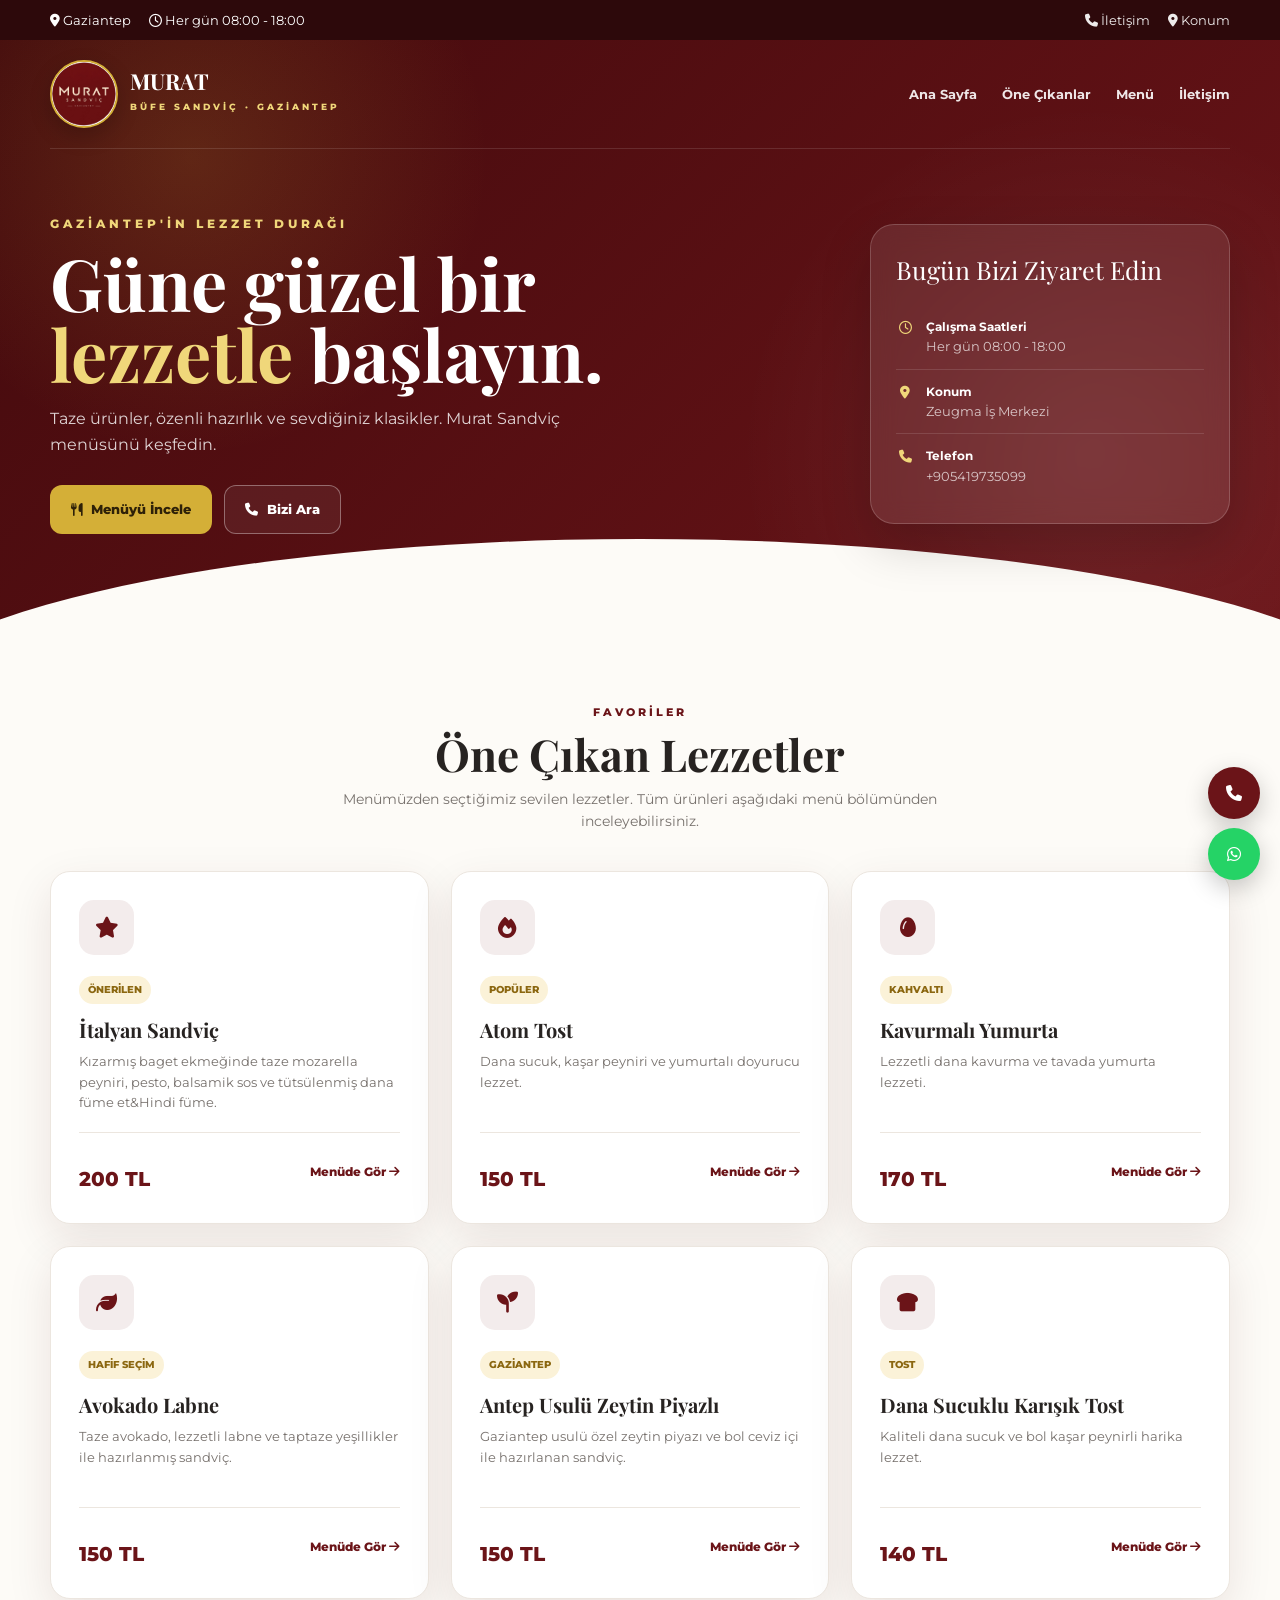
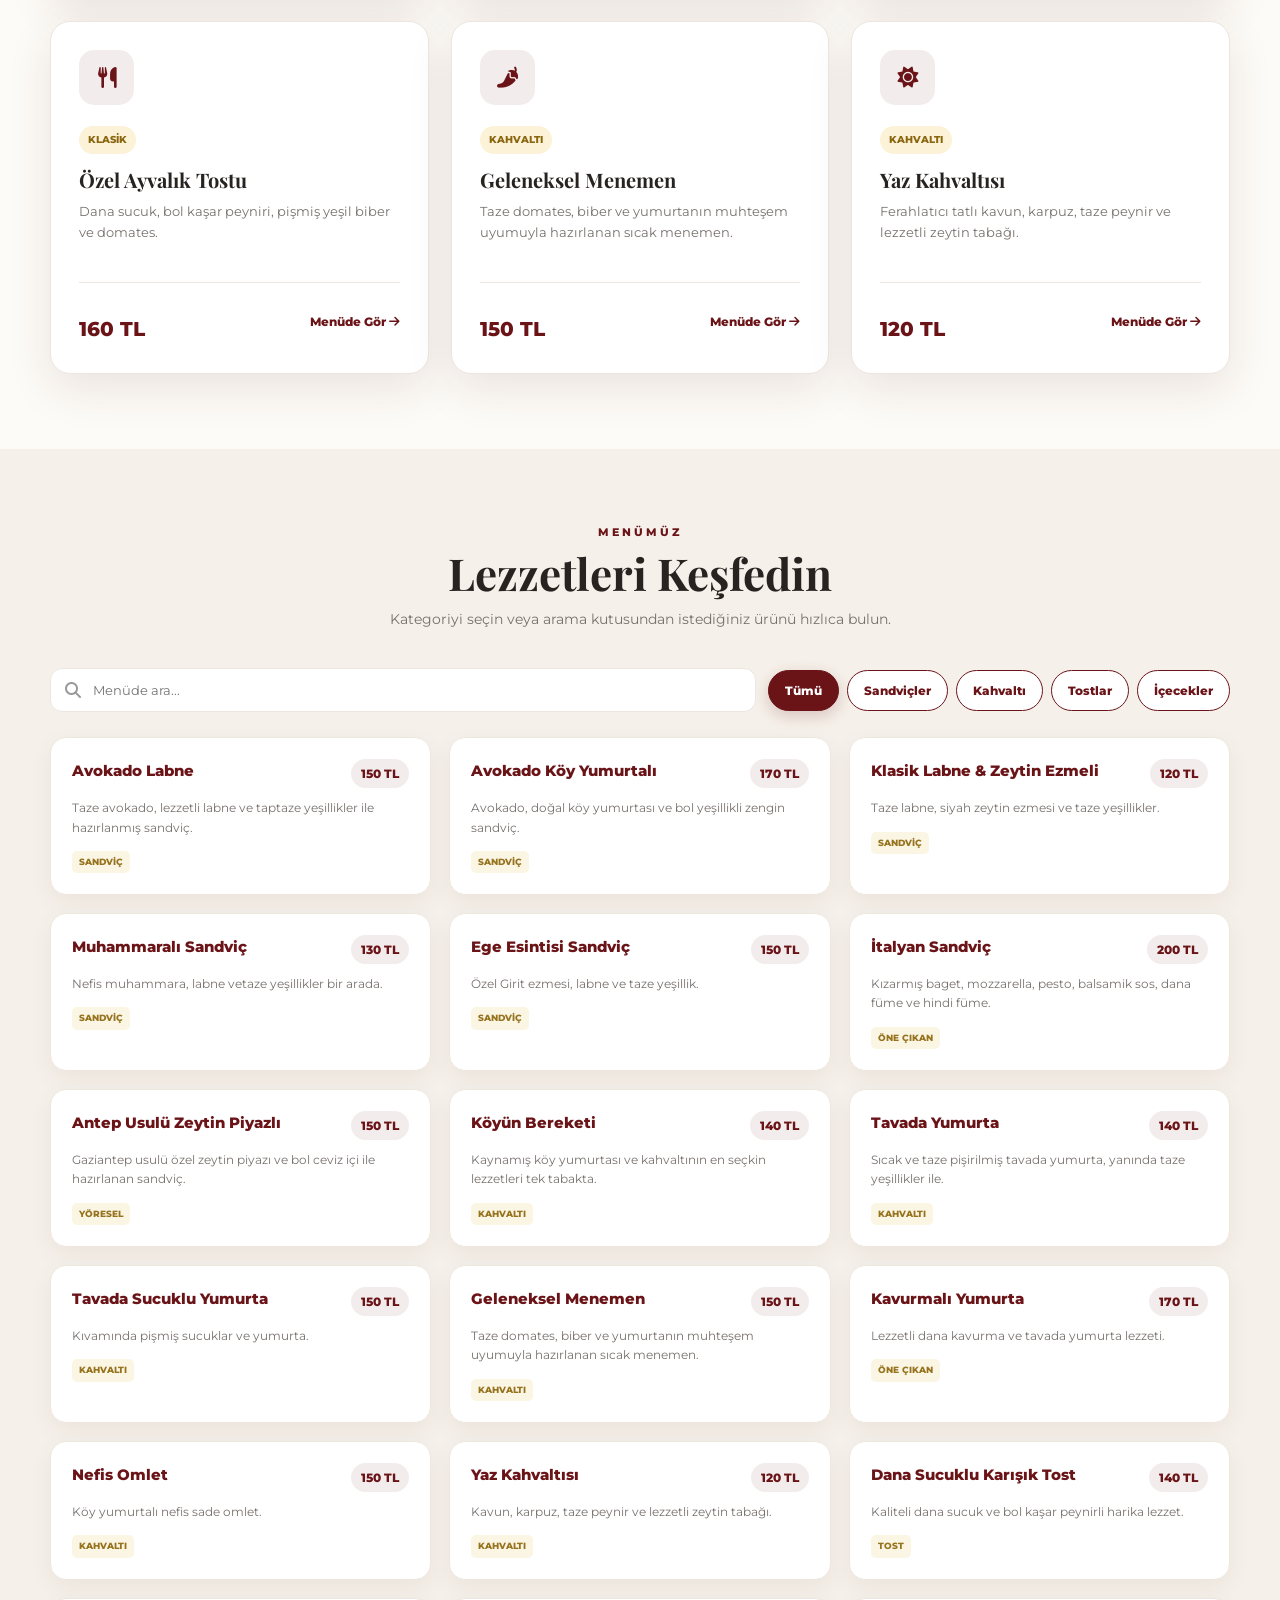
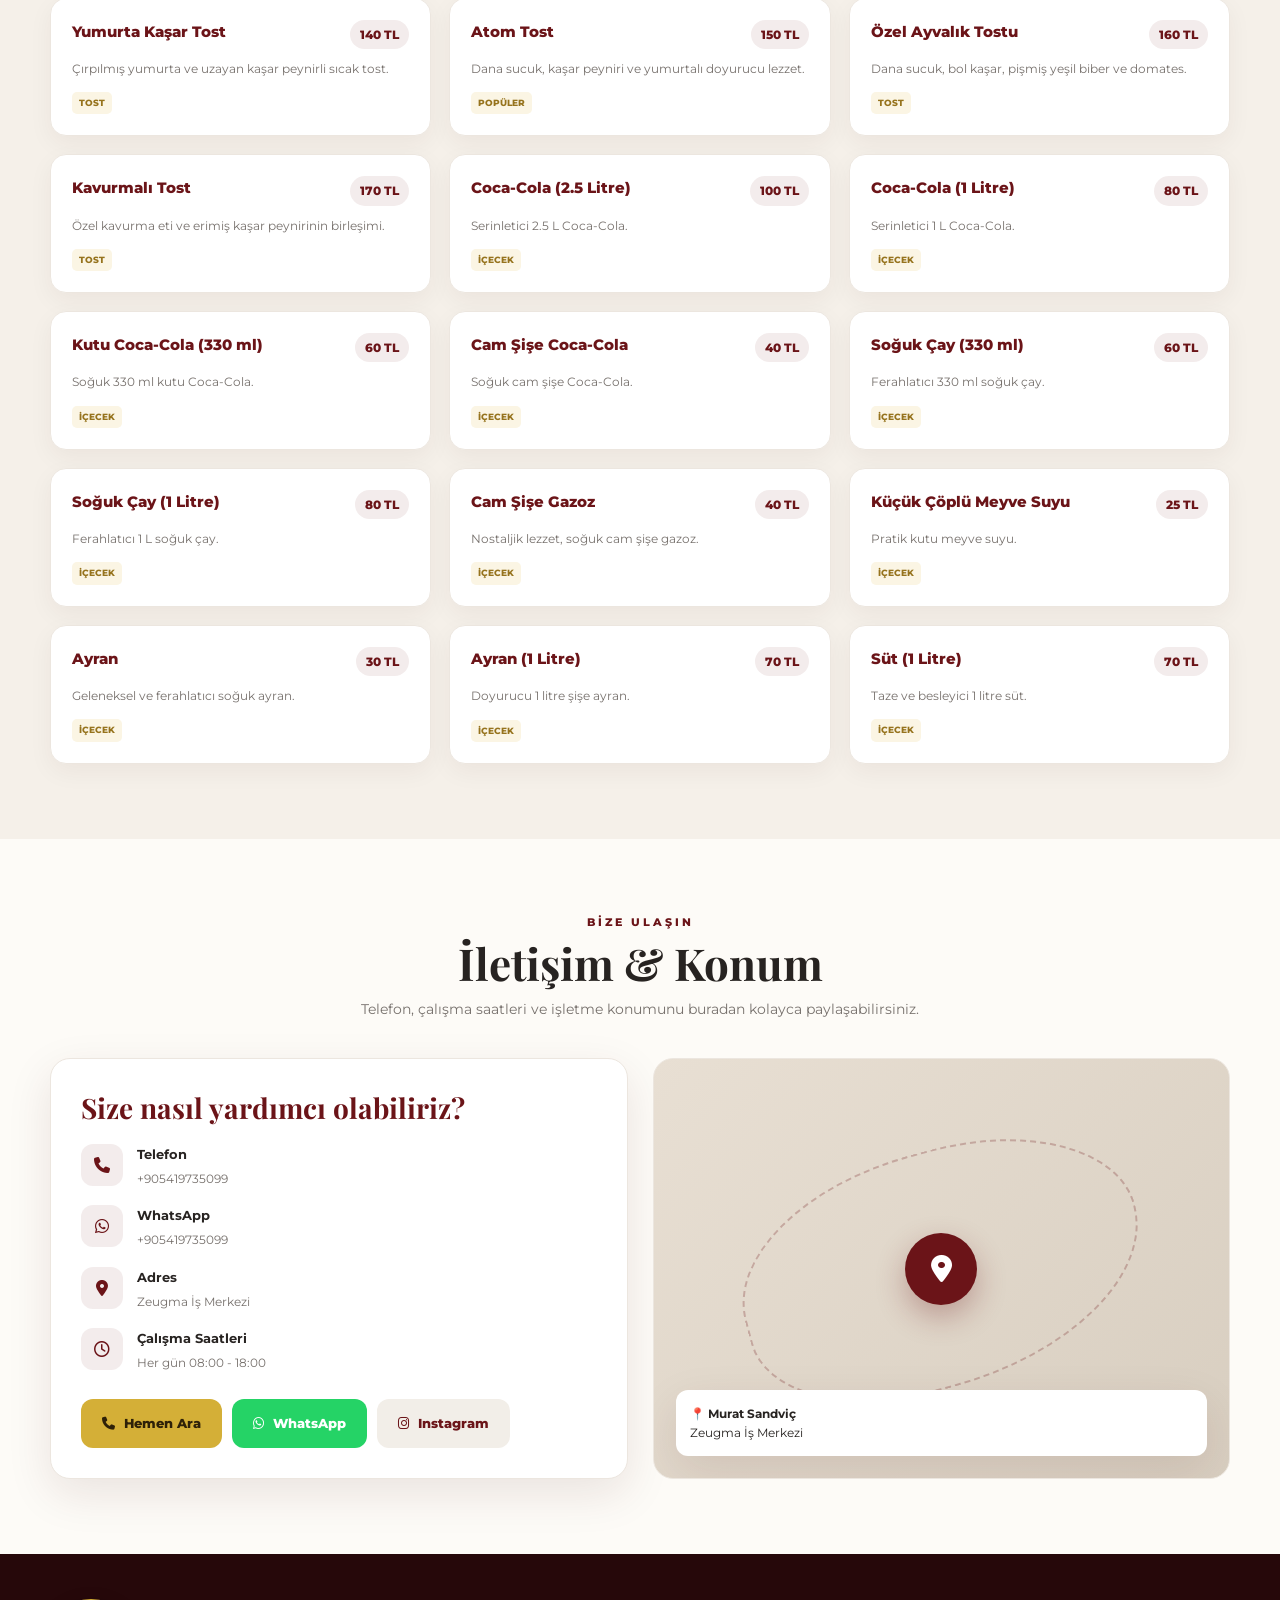
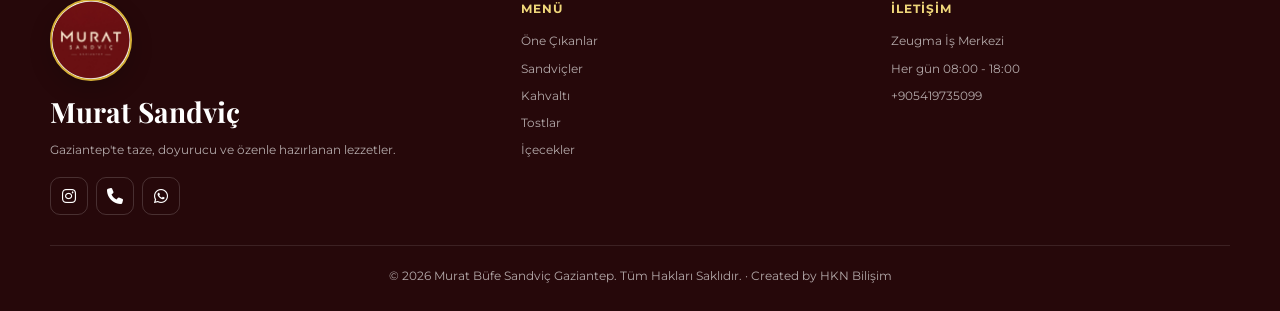
==== commit b27563d8: "index.html" ====
--- a/index.html
+++ b/index.html
@@ -461,7 +461,7 @@
       </article>
       <article class="menu-card" data-category="sandvic" data-name="muhammaralı sandviç">
         <div class="card-header"><h3 class="card-title">Muhammaralı Sandviç</h3><span class="card-price">130 TL</span></div>
-        <p class="card-desc">Nefis muhammara, labne ve taze yeşillikler bir arada.</p><span class="card-tag">SANDVİÇ</span>
+        <p class="card-desc">Nefis muhammara, labne vetaze yeşillikler bir arada.</p><span class="card-tag">SANDVİÇ</span>
       </article>
       <article class="menu-card" data-category="sandvic" data-name="ege esintisi sandviç">
         <div class="card-header"><h3 class="card-title">Ege Esintisi Sandviç</h3><span class="card-price">150 TL</span></div>
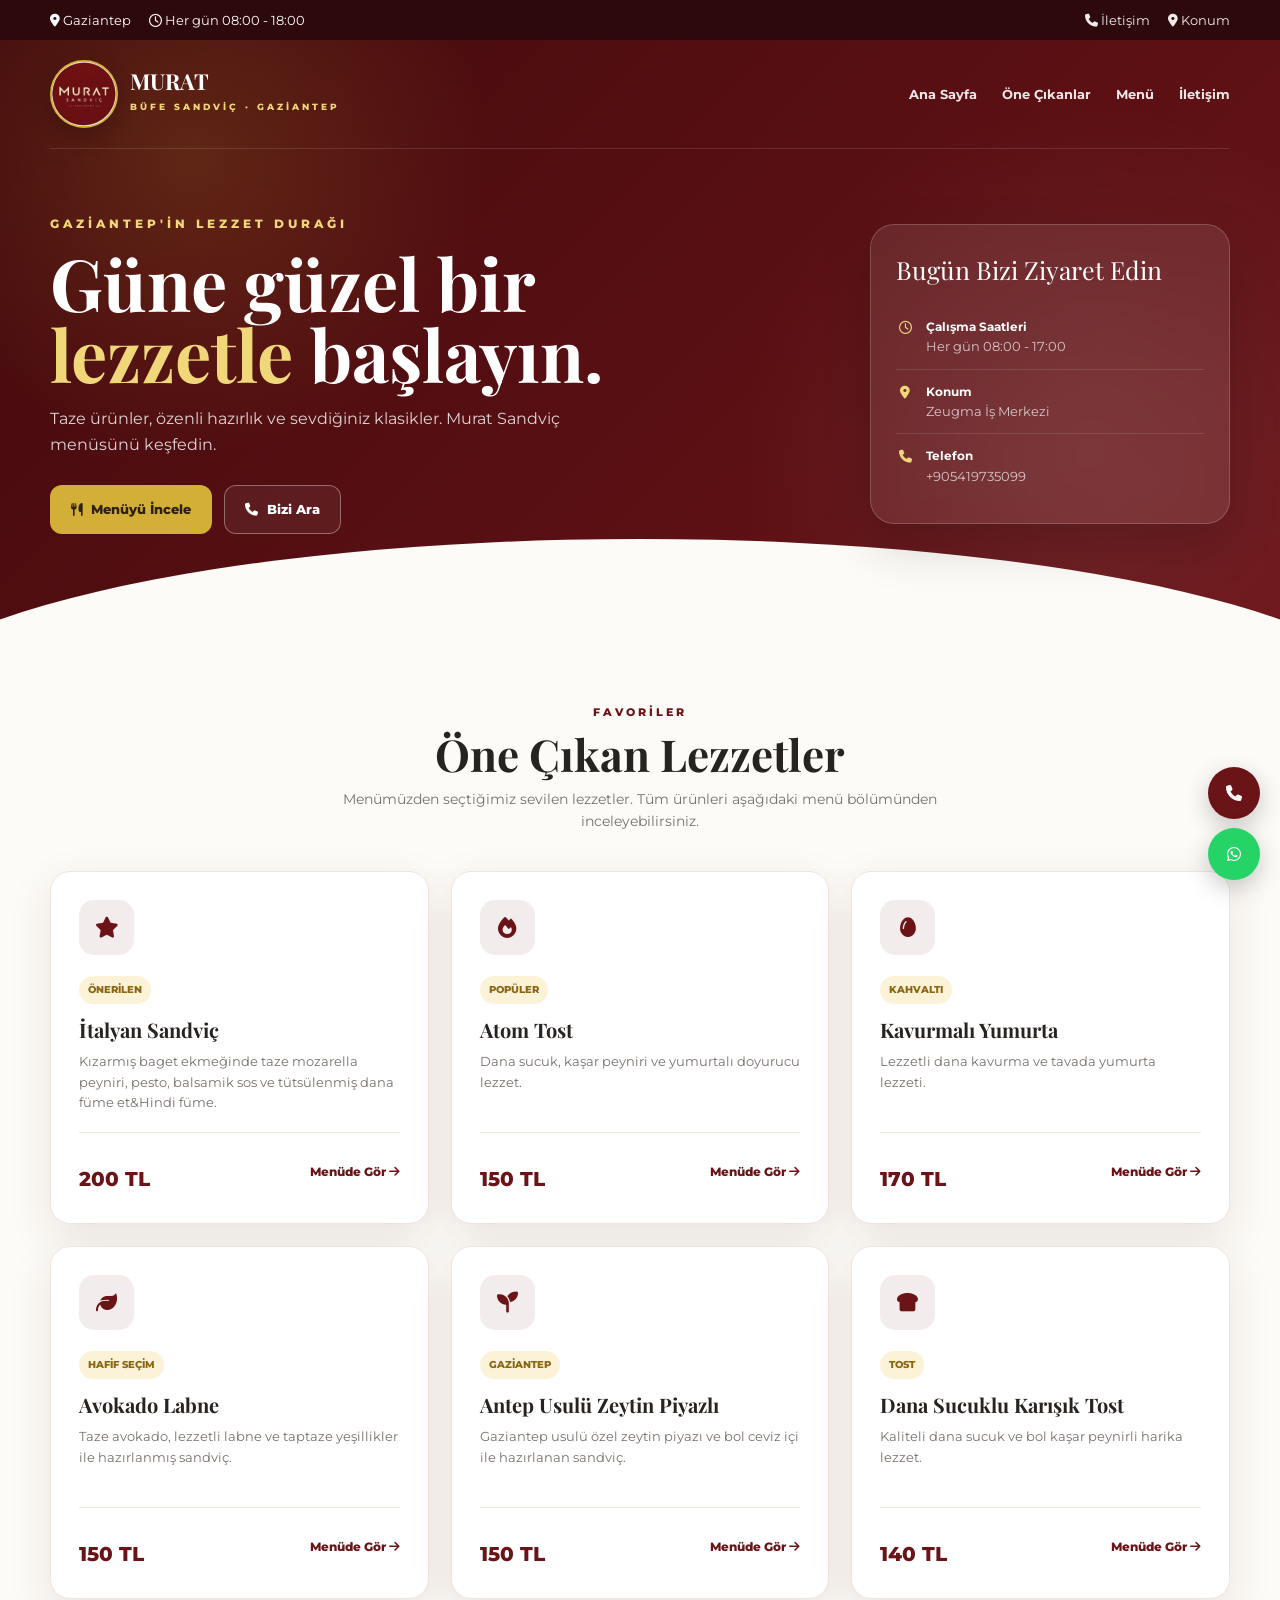
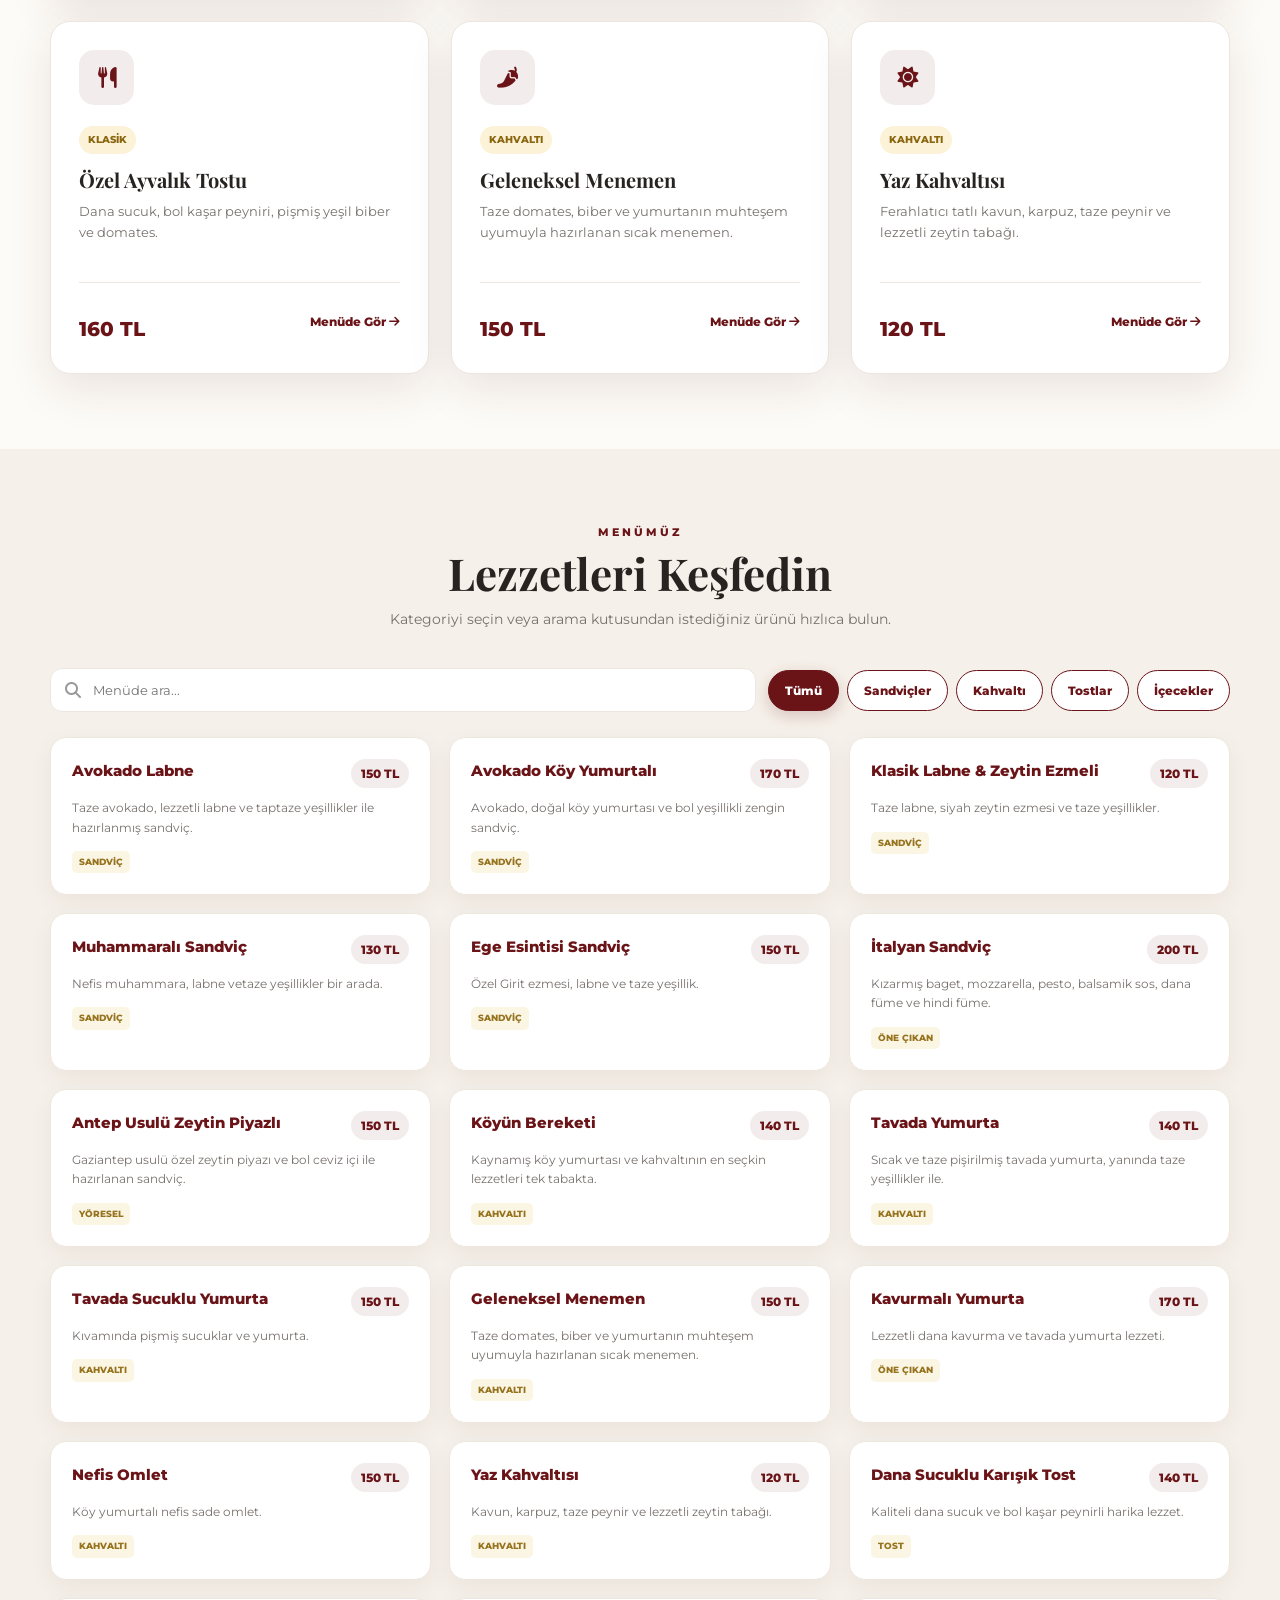
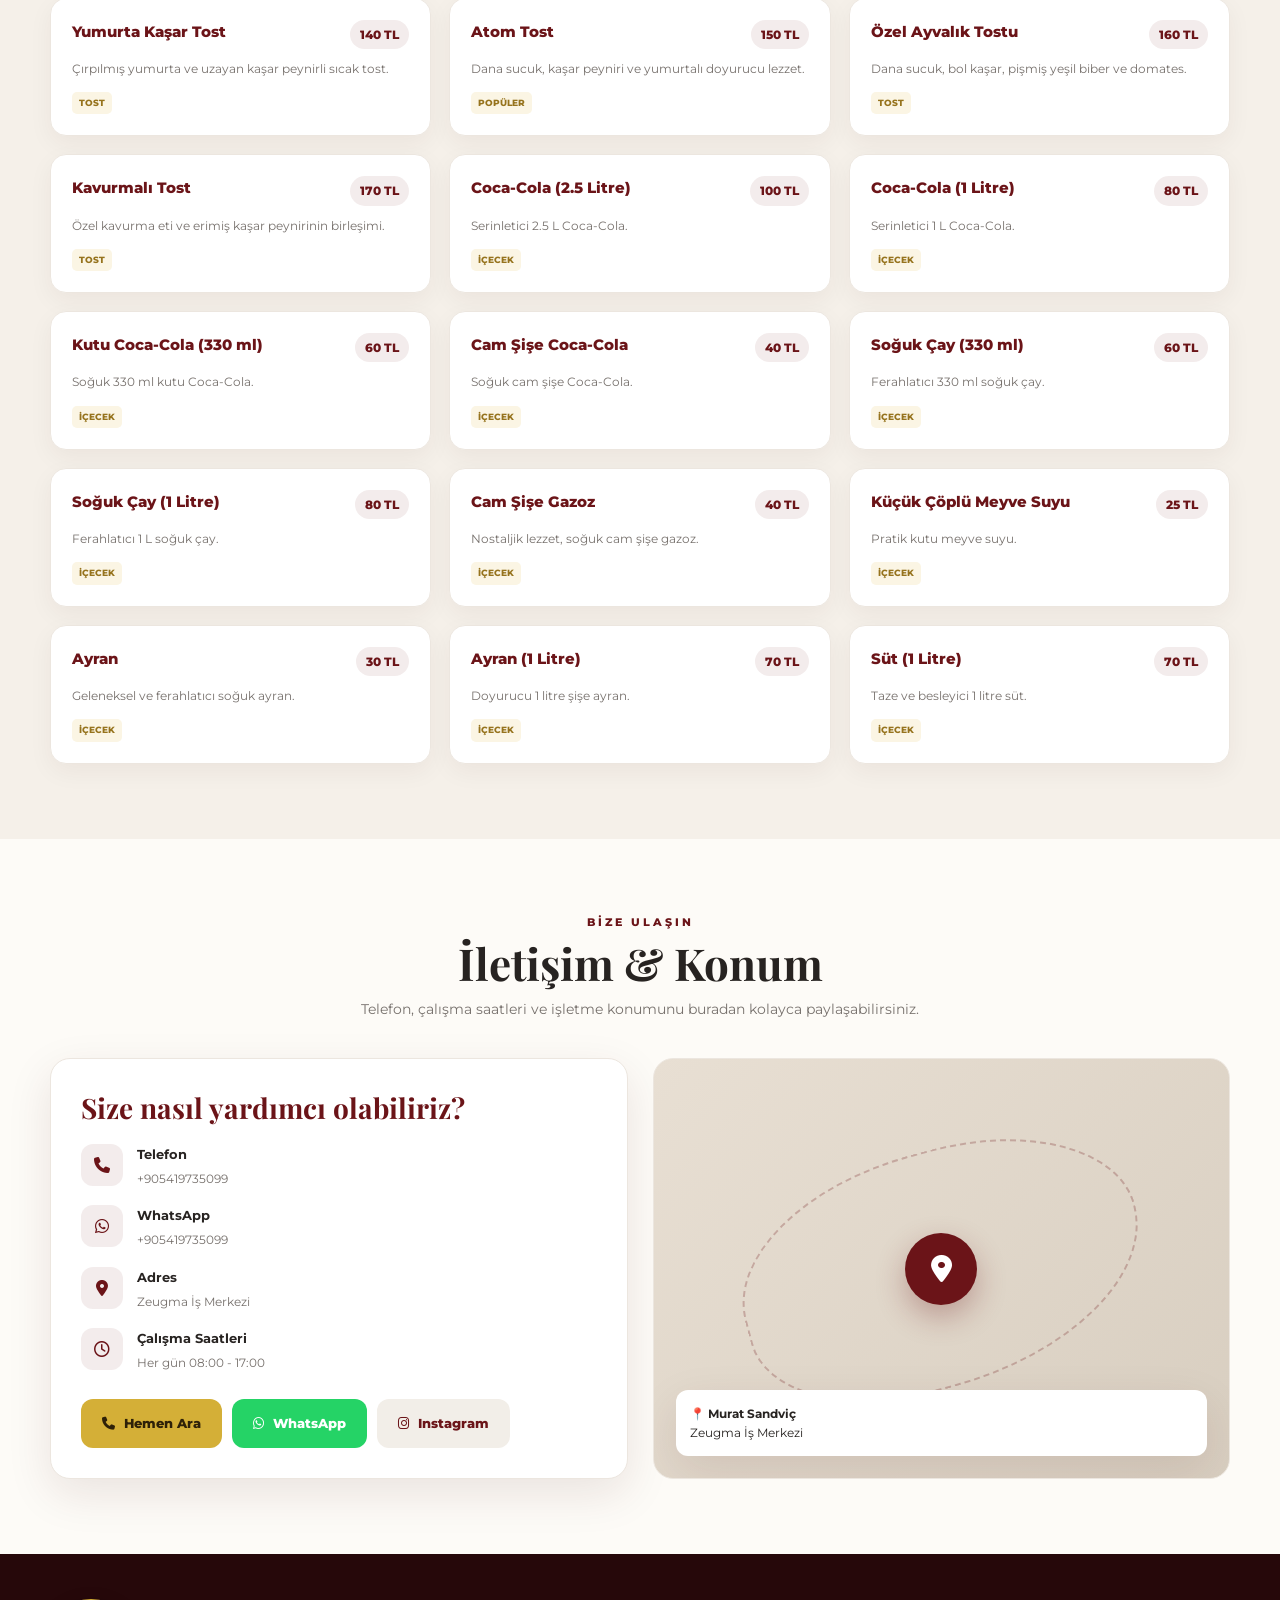
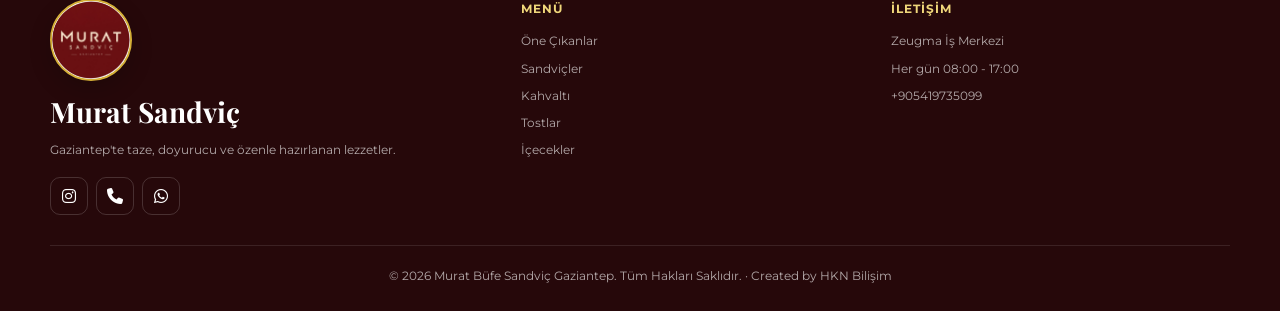
==== commit 7c028cf6: "index.html" ====
--- a/index.html
+++ b/index.html
@@ -271,7 +271,7 @@
   whatsapp: "+905419735099",
   address: "Zeugma İş Merkezi",
   instagram: "muratbufesandvic",
-  hours: "Her gün 08:00 - 18:00"
+  hours: "Her gün 08:00 - 17:00"
 };
 </script>
 
@@ -322,7 +322,7 @@
         <div class="hero-card-title">Bugün Bizi Ziyaret Edin</div>
         <div class="info-row">
           <i class="fa-regular fa-clock"></i>
-          <div><strong>Çalışma Saatleri</strong><span id="heroHours">Her gün 08:00 - 23:00</span></div>
+          <div><strong>Çalışma Saatleri</strong><span id="heroHours">Her gün 08:00 - 17:00</span></div>
         </div>
         <div class="info-row">
           <i class="fa-solid fa-location-dot"></i>
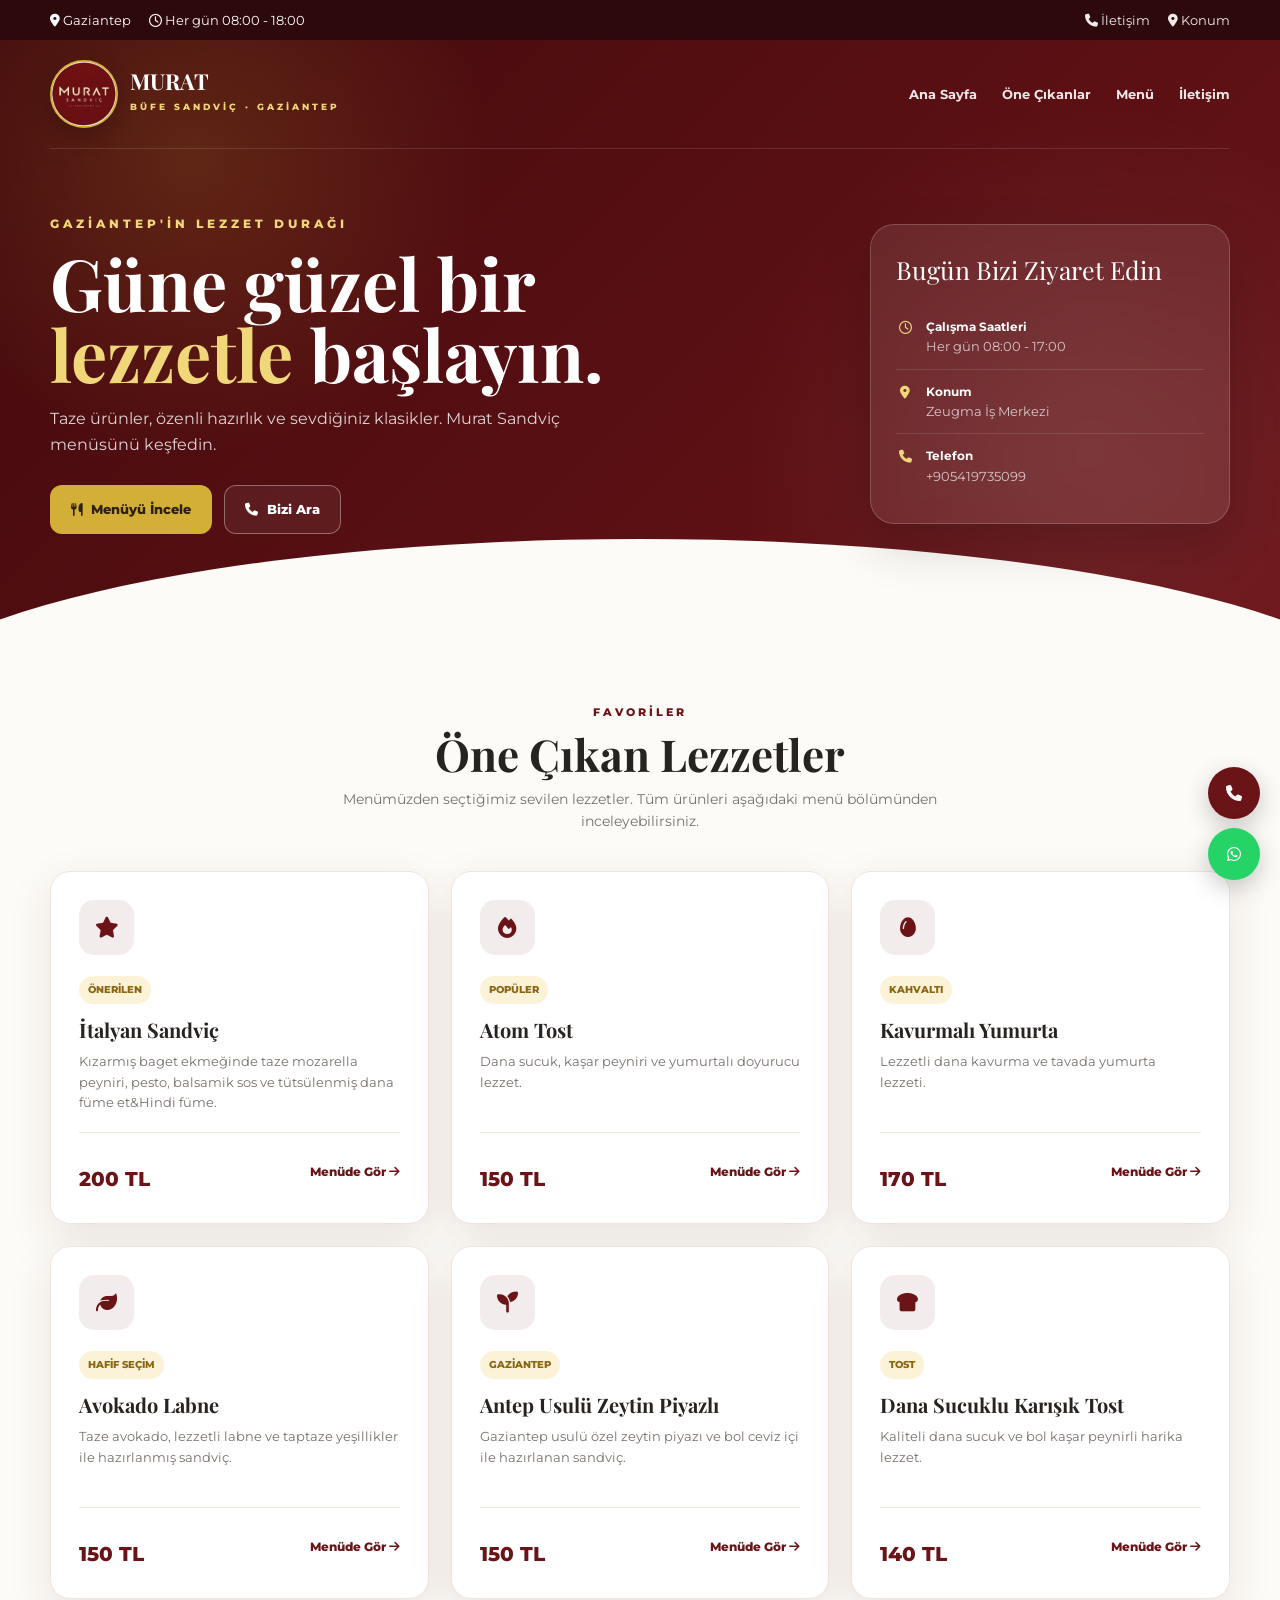
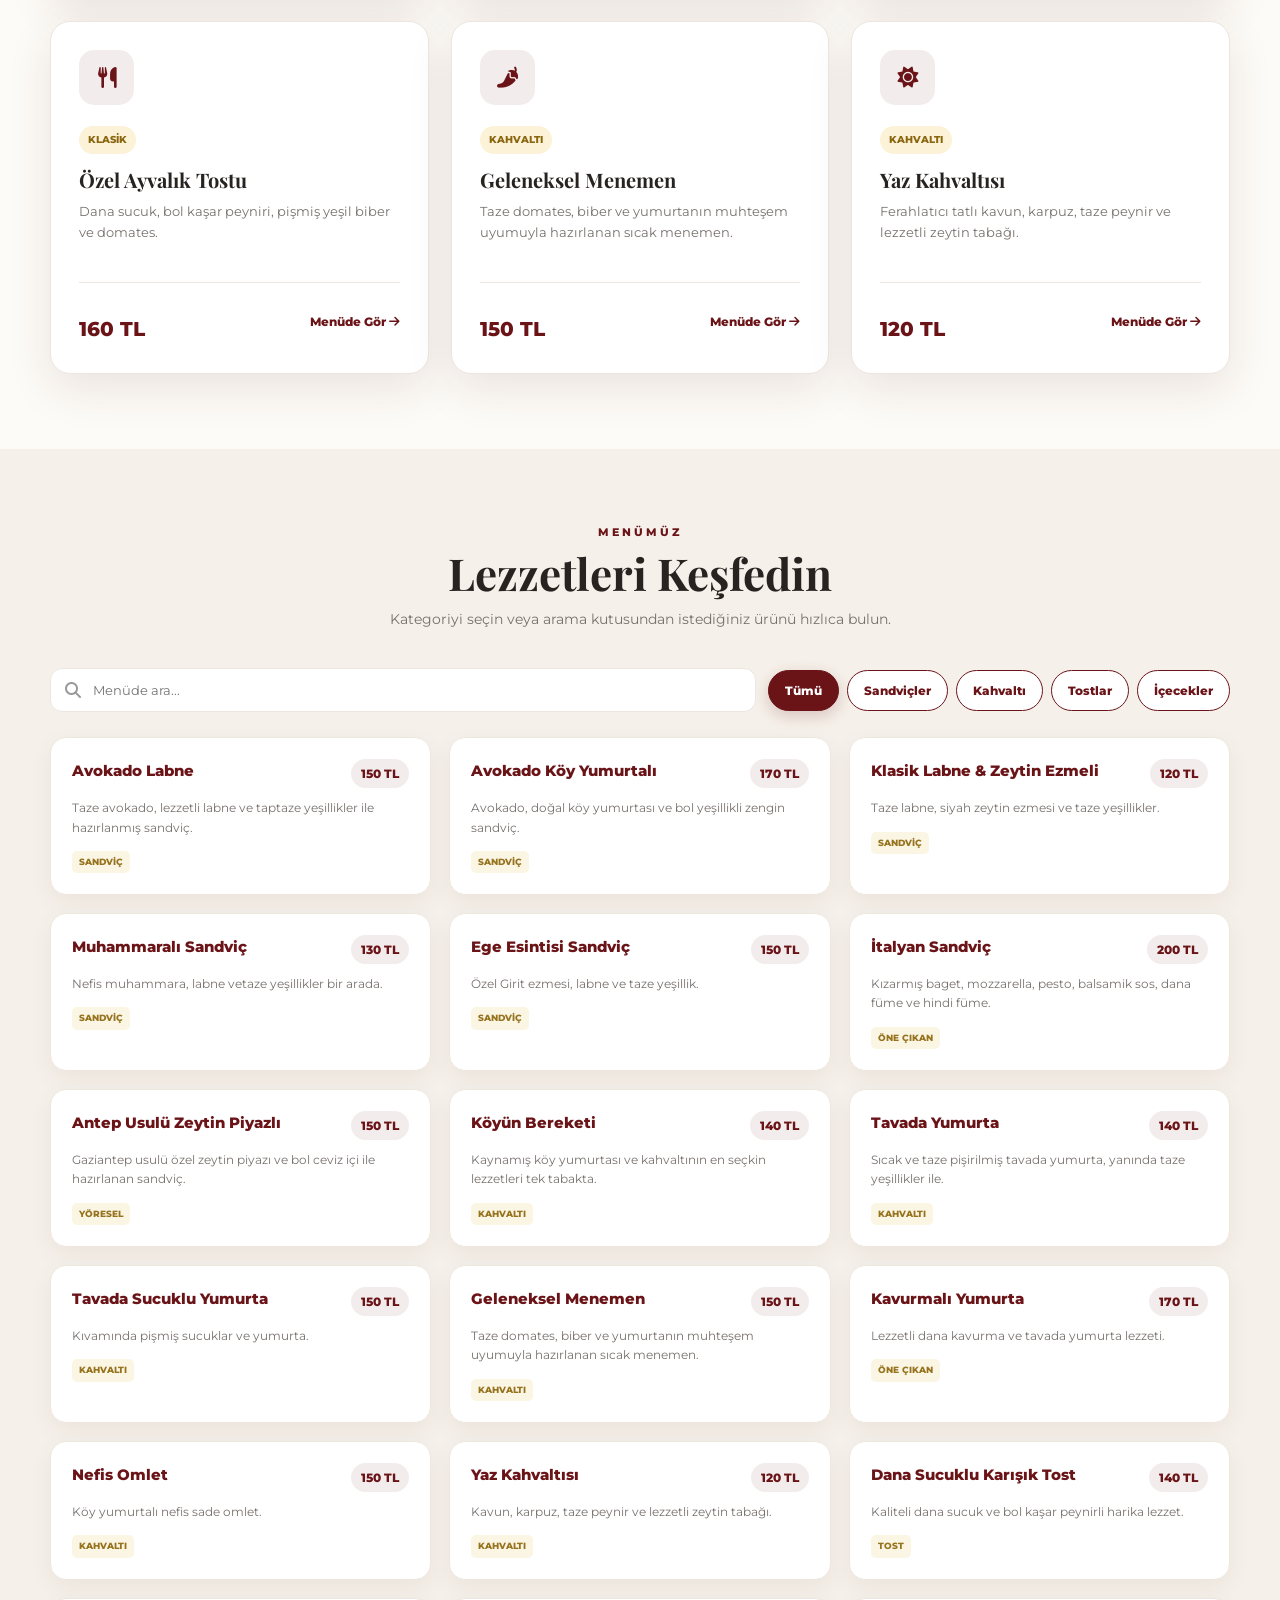
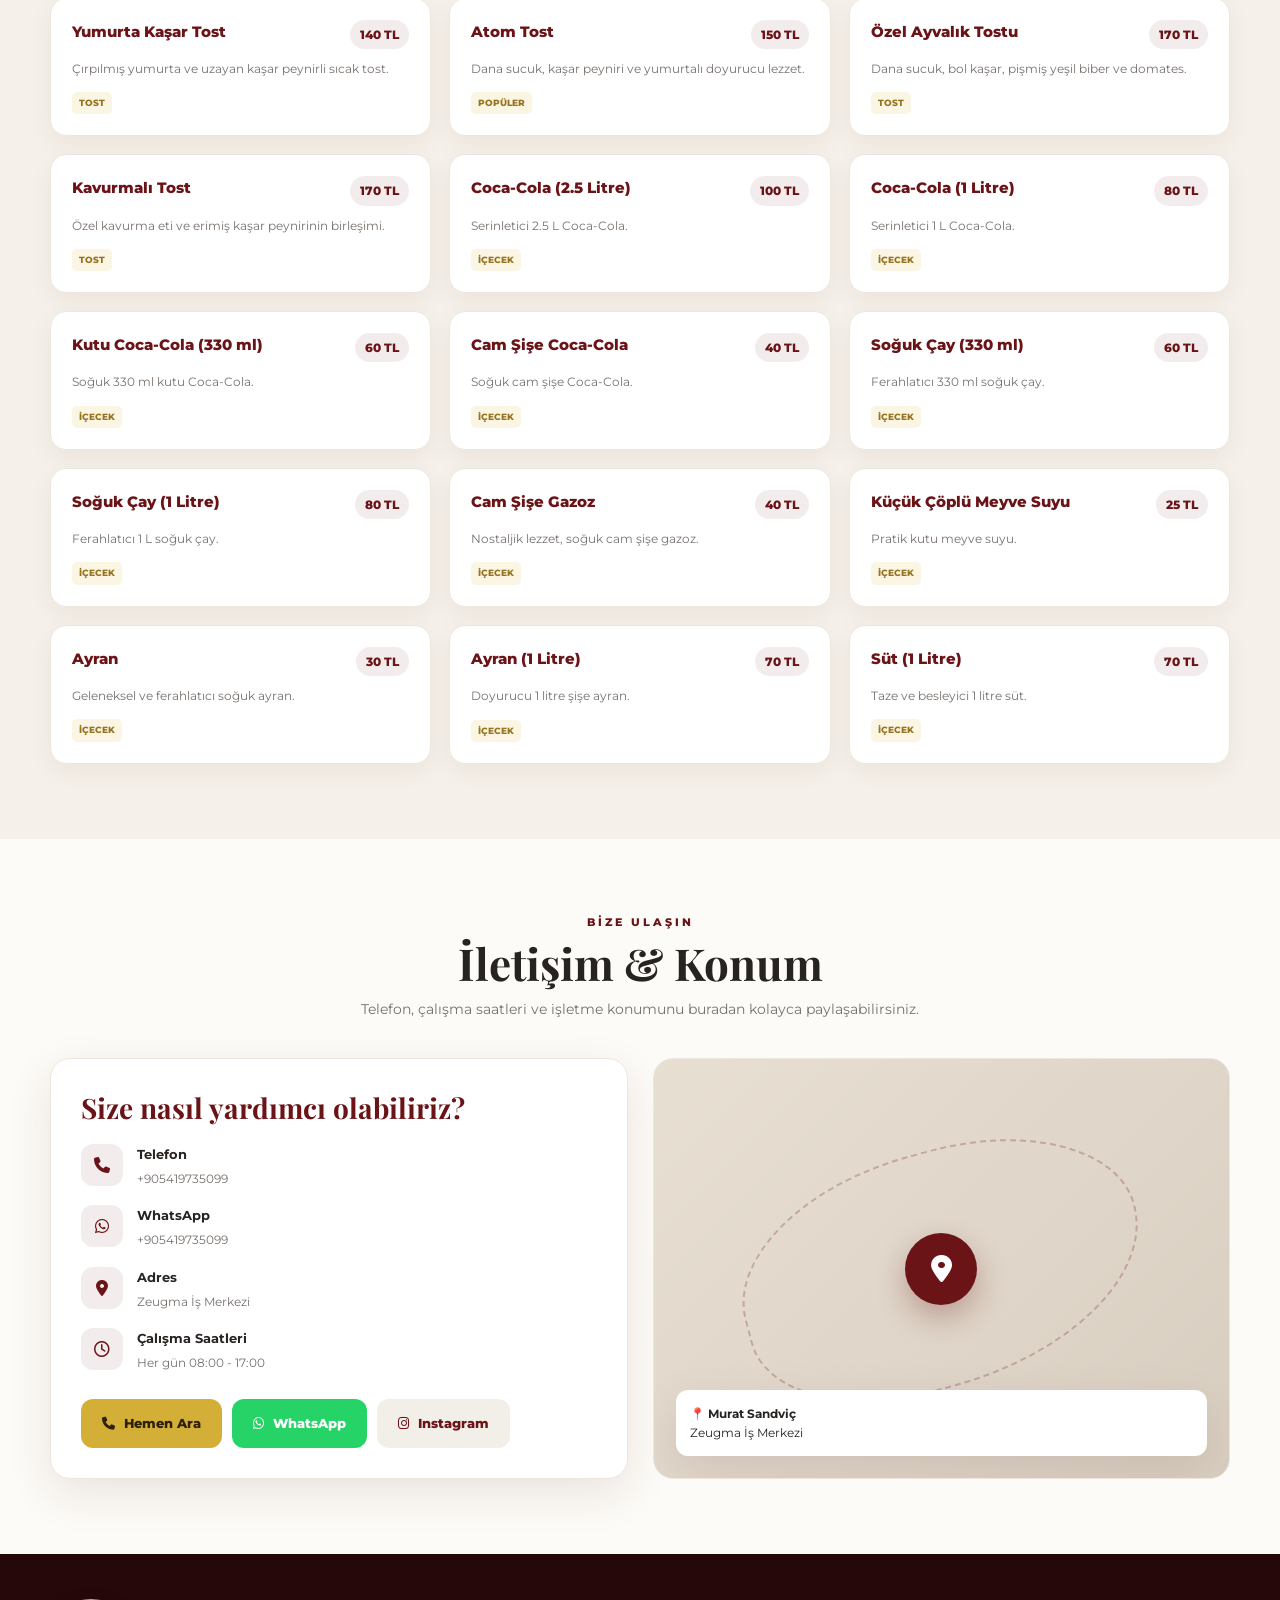
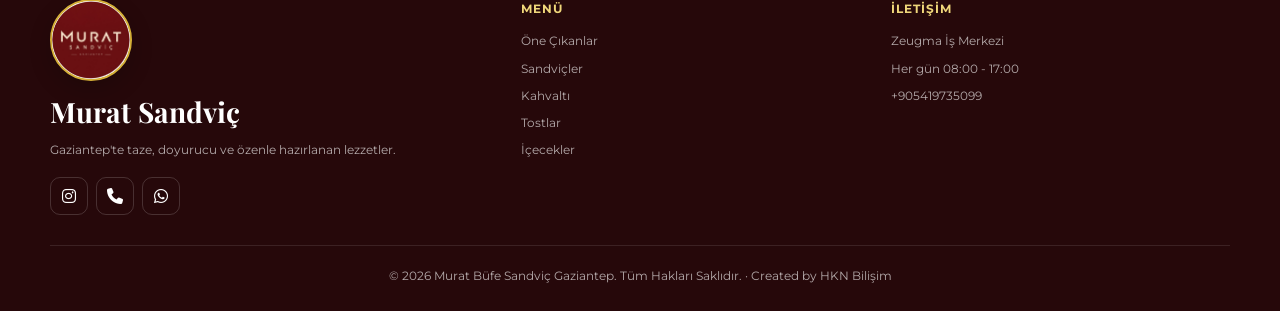
==== commit 7a763615: "index.html" ====
--- a/index.html
+++ b/index.html
@@ -518,7 +518,7 @@
         <p class="card-desc">Dana sucuk, kaşar peyniri ve yumurtalı doyurucu lezzet.</p><span class="card-tag">POPÜLER</span>
       </article>
       <article class="menu-card" data-category="tost" data-name="özel ayvalık tostu">
-        <div class="card-header"><h3 class="card-title">Özel Ayvalık Tostu</h3><span class="card-price">160 TL</span></div>
+        <div class="card-header"><h3 class="card-title">Özel Ayvalık Tostu</h3><span class="card-price">170 TL</span></div>
         <p class="card-desc">Dana sucuk, bol kaşar, pişmiş yeşil biber ve domates.</p><span class="card-tag">TOST</span>
       </article>
       <article class="menu-card" data-category="tost" data-name="kavurmalı tost">
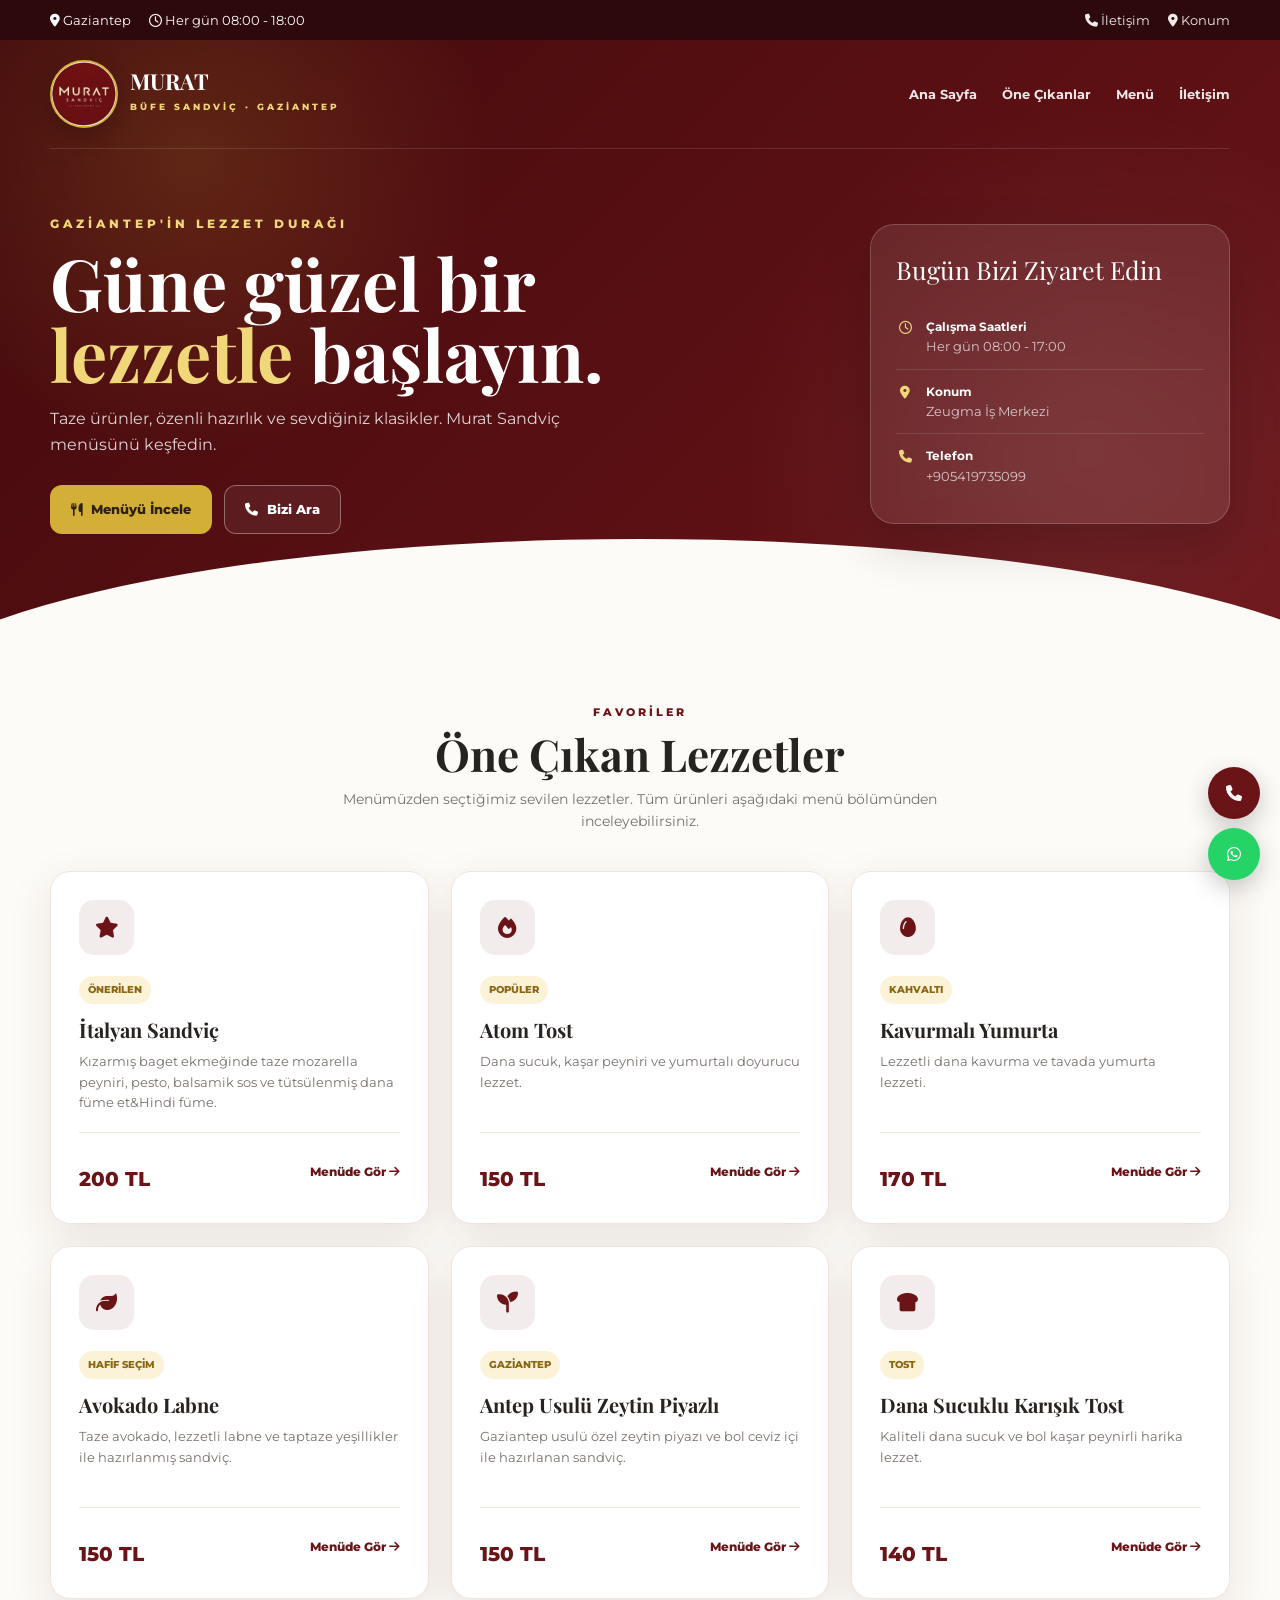
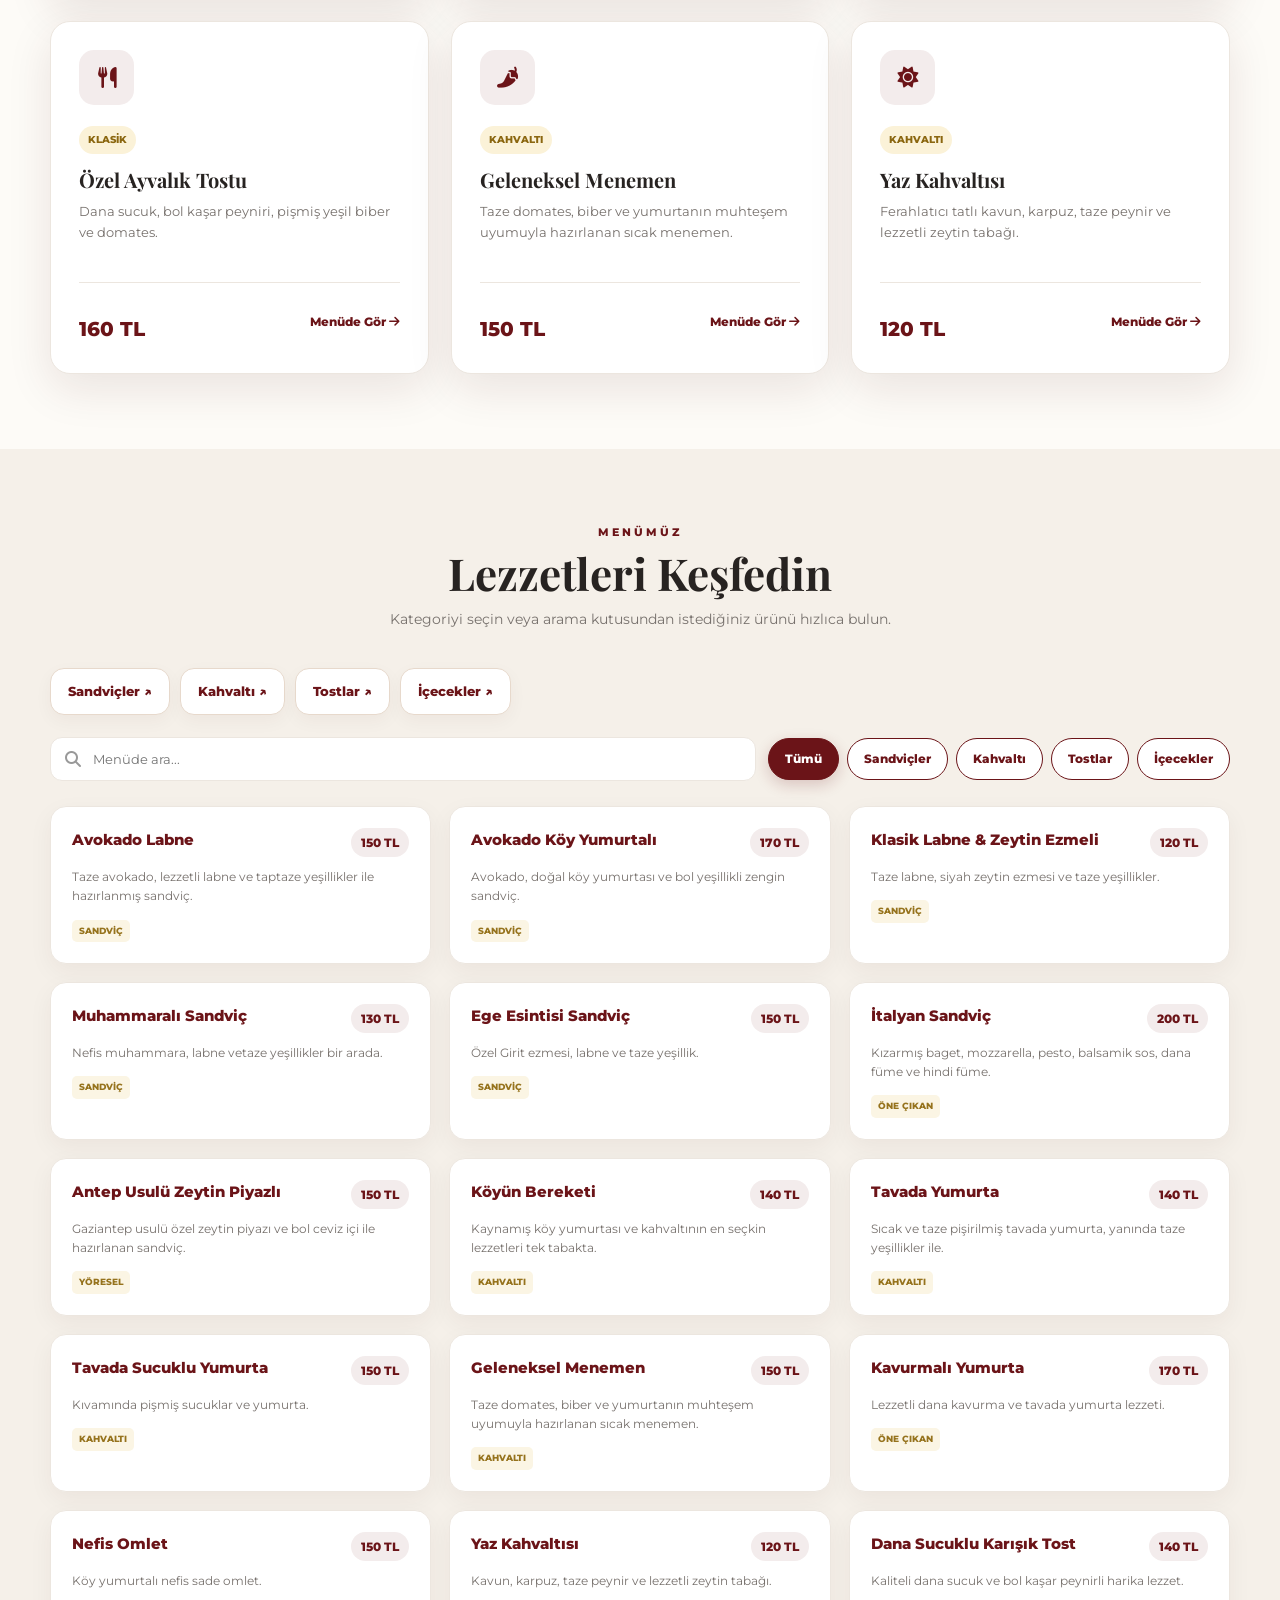
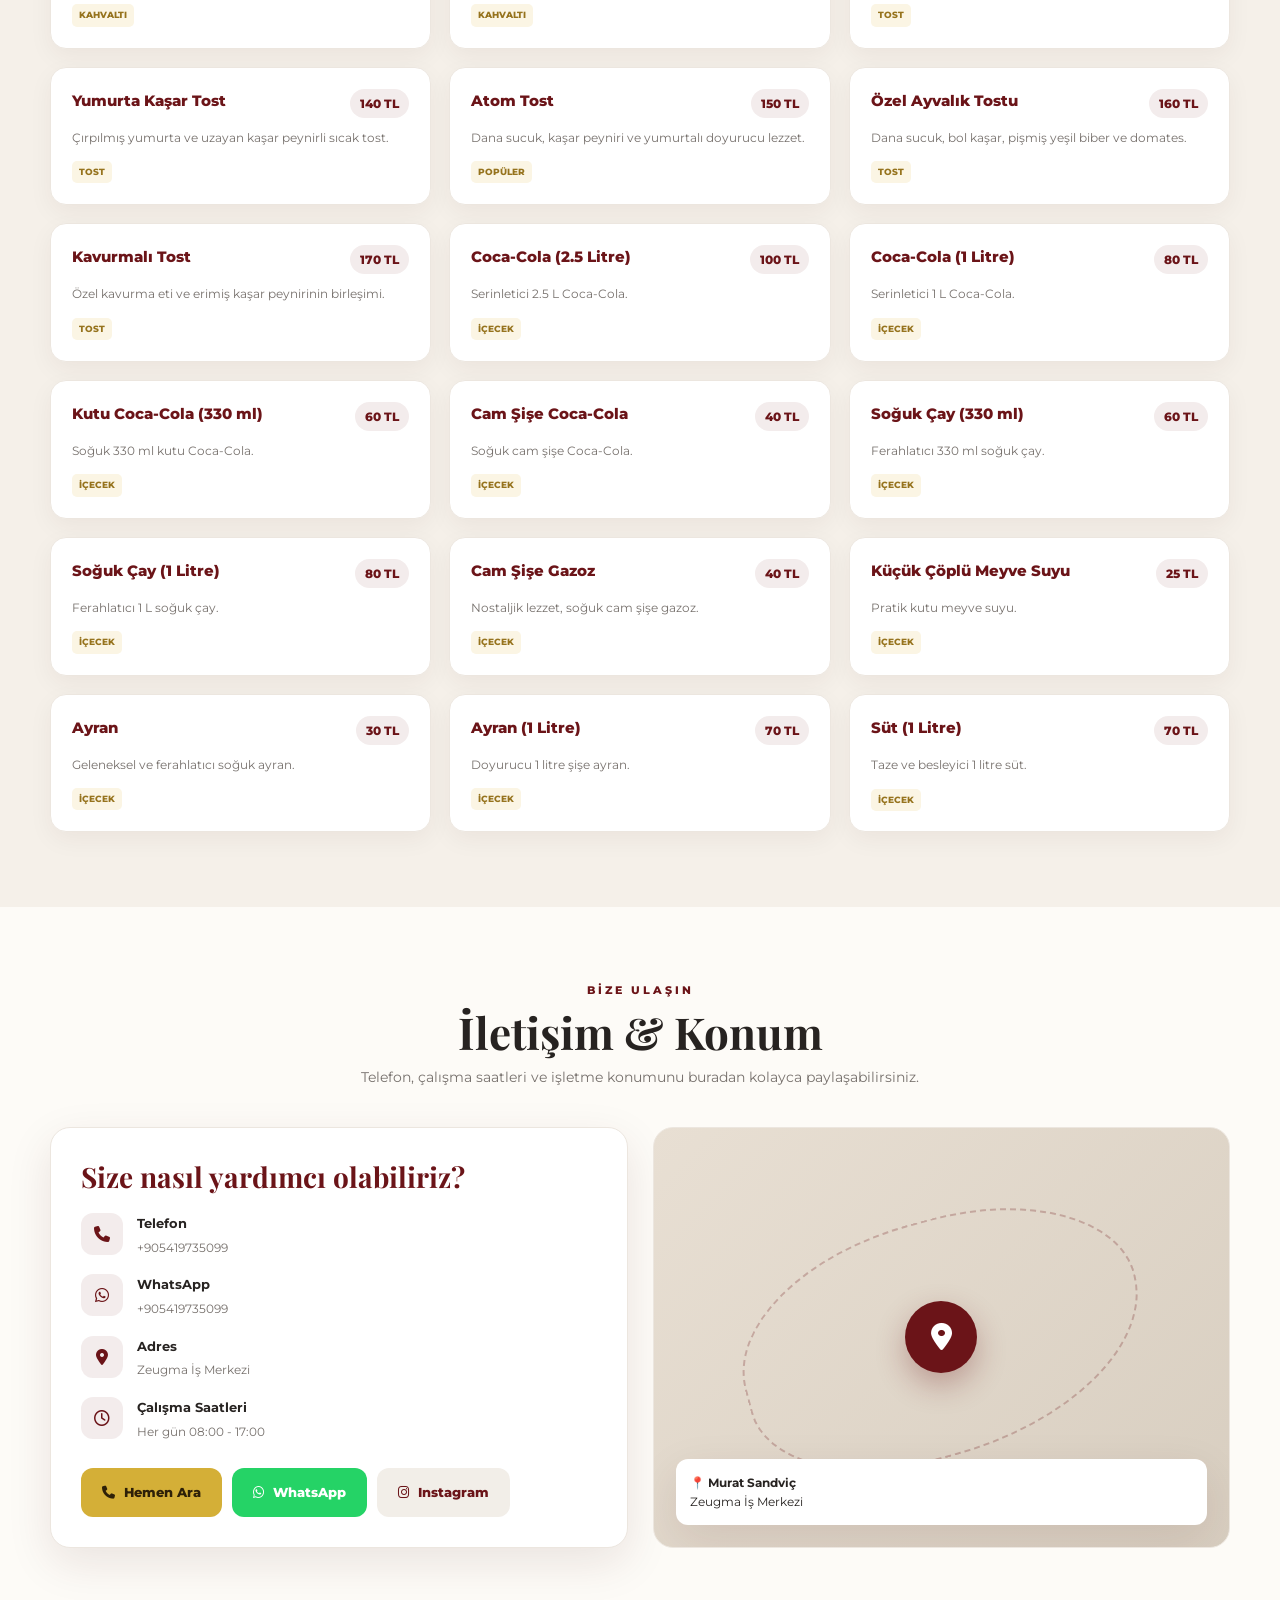
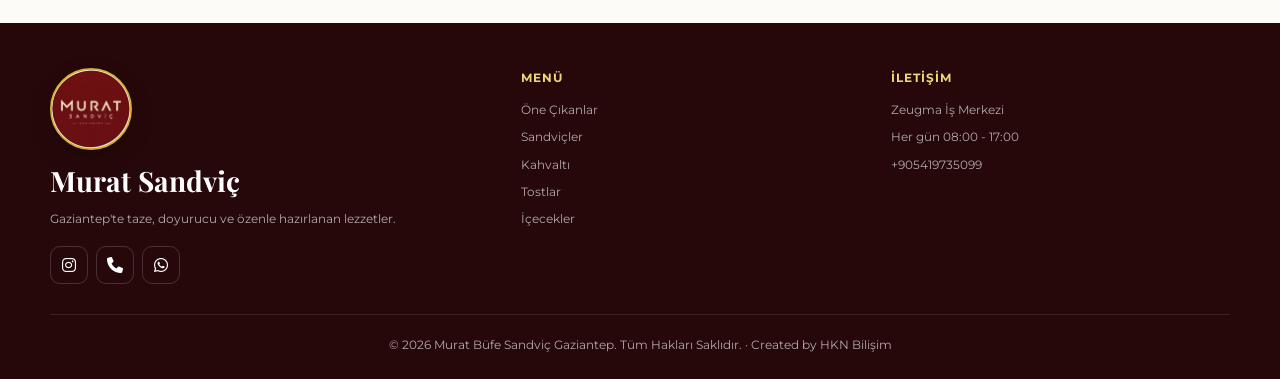
==== commit 9c13cfaa: "index.html" ====
--- a/index.html
+++ b/index.html
@@ -252,6 +252,11 @@
 .feature-price{font-size:20px;font-weight:800;color:var(--primary)}
 @media(max-width:900px){.featured-grid{grid-template-columns:repeat(2,1fr)}}
 @media(max-width:600px){.featured-grid{grid-template-columns:1fr}.brand-mark{width:58px;height:58px}.footer-logo{width:70px;height:70px}}
+</style>
+<style>
+.menu-card{cursor:pointer}.menu-card:focus-visible,.category-link:focus-visible{outline:3px solid var(--gold);outline-offset:3px}
+.category-pages{display:flex;flex-wrap:wrap;gap:10px;margin:0 0 22px}.category-link{display:inline-flex;align-items:center;gap:10px;padding:12px 17px;background:white;border:1px solid #e7d9cc;border-radius:14px;color:var(--primary);font-weight:800;font-size:13px;box-shadow:0 6px 18px #4515150b}.category-link:hover{background:var(--primary);color:white}
+.product-overlay{position:fixed;inset:0;z-index:9999;background:#16090bd1;display:none;align-items:center;justify-content:center;padding:18px;backdrop-filter:blur(5px)}.product-overlay.open{display:flex}.product-dialog{background:var(--cream);color:var(--text);width:min(580px,100%);max-height:90vh;overflow:auto;border-radius:24px;padding:clamp(22px,5vw,36px);box-shadow:0 28px 90px #0006;position:relative}.product-dialog h2{font:700 clamp(26px,5vw,38px) 'Playfair Display',serif;color:var(--primary);margin:14px 0}.product-dialog p{color:var(--muted);font-size:14px;line-height:1.8}.product-close{position:absolute;right:18px;top:18px;border:0;background:#eee1d8;border-radius:50%;height:36px;width:36px;cursor:pointer;font-size:24px}.product-dialog .detail-price{font-size:21px;color:var(--primary);font-weight:800;margin-top:18px}.video-box{margin-top:22px}.video-box h3{margin-bottom:12px;color:var(--primary);font-size:15px}.video-box video,.video-box iframe{width:100%;aspect-ratio:16/9;border:0;border-radius:14px;background:#140c0c}
 </style>
 </head>
 
@@ -431,7 +436,8 @@
       <p>Kategoriyi seçin veya arama kutusundan istediğiniz ürünü hızlıca bulun.</p>
     </div>
 
-    <div class="menu-tools">
+    <div class="category-pages"><a class="category-link" href="kategori.html?tur=sandvic">Sandviçler ↗</a><a class="category-link" href="kategori.html?tur=kahvalti">Kahvaltı ↗</a><a class="category-link" href="kategori.html?tur=tost">Tostlar ↗</a><a class="category-link" href="kategori.html?tur=icecek">İçecekler ↗</a></div>
+<div class="menu-tools">
       <div class="search">
         <i class="fa-solid fa-magnifying-glass"></i>
         <input id="searchInput" type="search" placeholder="Menüde ara...">
@@ -518,7 +524,7 @@
         <p class="card-desc">Dana sucuk, kaşar peyniri ve yumurtalı doyurucu lezzet.</p><span class="card-tag">POPÜLER</span>
       </article>
       <article class="menu-card" data-category="tost" data-name="özel ayvalık tostu">
-        <div class="card-header"><h3 class="card-title">Özel Ayvalık Tostu</h3><span class="card-price">170 TL</span></div>
+        <div class="card-header"><h3 class="card-title">Özel Ayvalık Tostu</h3><span class="card-price">160 TL</span></div>
         <p class="card-desc">Dana sucuk, bol kaşar, pişmiş yeşil biber ve domates.</p><span class="card-tag">TOST</span>
       </article>
       <article class="menu-card" data-category="tost" data-name="kavurmalı tost">
@@ -755,5 +761,15 @@
 /* CACHE BUSTER - ÖNCEKİ SÜRÜMDEKİ GİBİ ZORUNLU DEĞİL, TARAYICI CACHE'İ İÇİN */
 console.log('Murat Sandviç yeni menü sitesi hazır.');
 </script>
+<div class="product-overlay" id="productOverlay" role="presentation"><div class="product-dialog" role="dialog" aria-modal="true" aria-labelledby="detailTitle" tabindex="-1"><button class="product-close" id="productClose" aria-label="Kapat">×</button><span class="badge">MURAT SANDVİÇ</span><h2 id="detailTitle"></h2><p id="detailDescription"></p><div class="detail-price" id="detailPrice"></div><div class="video-box" id="detailVideo" hidden></div></div></div>
+<script>
+window.MURAT_VIDEOS = { /* Örnek: "italyan sandviç": "https://www.youtube.com/embed/VIDEO_ID" veya "videos/italyan.mp4" */ };
+(function(){const overlay=document.getElementById('productOverlay');if(!overlay)return;const close=document.getElementById('productClose');const dialog=overlay.querySelector('.product-dialog');let previousFocus=null;
+function openProduct(item){previousFocus=document.activeElement;document.getElementById('detailTitle').textContent=item.name||'';document.getElementById('detailDescription').textContent=item.description||'Ürün bilgisi yakında eklenecek.';document.getElementById('detailPrice').textContent=item.price||'';const box=document.getElementById('detailVideo');box.replaceChildren();const url=item.video||window.MURAT_VIDEOS[(item.name||'').toLocaleLowerCase('tr-TR')];box.hidden=!url;if(url){const title=document.createElement('h3');title.textContent='Ürün Videosu';box.append(title);if(/^https:\/\/(www\.)?(youtube\.com\/embed\/|youtube-nocookie\.com\/embed\/)/.test(url)){const frame=document.createElement('iframe');frame.src=url;frame.title='Ürün videosu';frame.allow='accelerometer; autoplay; encrypted-media; gyroscope; picture-in-picture';frame.allowFullscreen=true;frame.loading='lazy';box.append(frame)}else if(/^(videos\/|https:\/\/).+\.mp4(\?.*)?$/i.test(url)){const video=document.createElement('video');video.controls=true;video.preload='none';video.src=url;box.append(video)}else{box.hidden=true}}overlay.classList.add('open');document.body.style.overflow='hidden';dialog.focus()}
+function hide(){overlay.classList.remove('open');document.body.style.overflow='';document.getElementById('detailVideo').replaceChildren();previousFocus?.focus()}
+close.addEventListener('click',hide);overlay.addEventListener('click',e=>{if(e.target===overlay)hide()});document.addEventListener('keydown',e=>{if(!overlay.classList.contains('open'))return;if(e.key==='Escape')hide();if(e.key==='Tab'){const nodes=[...dialog.querySelectorAll('button,a,[tabindex]:not([tabindex="-1"]),video[controls]')];if(!nodes.length)return;const first=nodes[0],last=nodes[nodes.length-1];if(e.shiftKey&&document.activeElement===first){e.preventDefault();last.focus()}else if(!e.shiftKey&&document.activeElement===last){e.preventDefault();first.focus()}}});window.showMuratProduct=openProduct;
+})();
+</script>
+<script>document.querySelectorAll(".menu-card").forEach(card=>{card.setAttribute("tabindex","0");card.setAttribute("role","button");card.setAttribute("aria-label",(card.querySelector(".card-title")?.textContent||"Ürün")+" detayını aç");const show=()=>window.showMuratProduct({name:card.querySelector(".card-title")?.textContent.trim(),price:card.querySelector(".card-price")?.textContent.trim(),description:card.querySelector(".card-desc")?.textContent.trim()});card.addEventListener("click",show);card.addEventListener("keydown",e=>{if(e.key==="Enter"||e.key===" "){e.preventDefault();show()}})});</script>
 </body>
 </html>
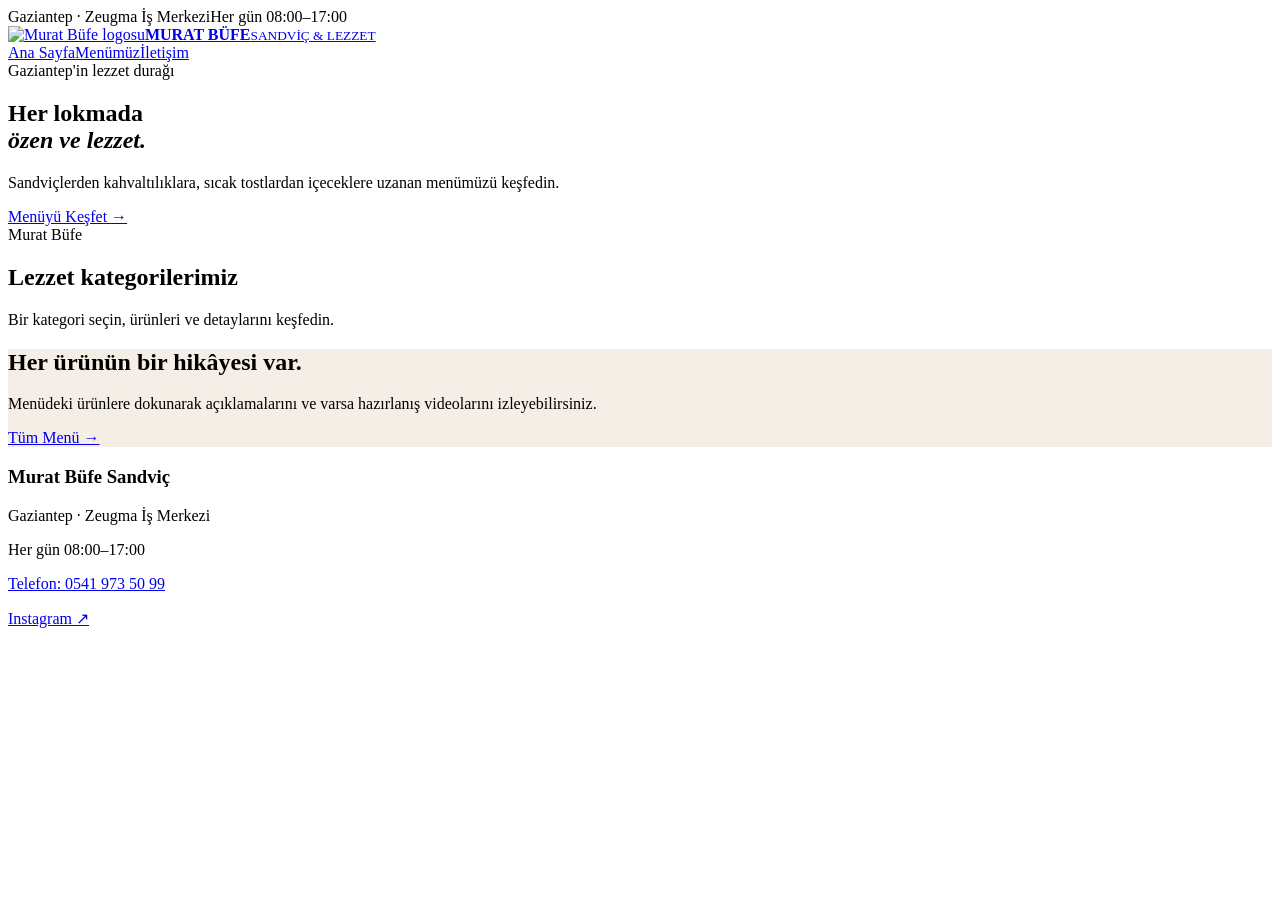
==== commit 53af6e2f: "Update index.html" ====
--- a/index.html
+++ b/index.html
@@ -1,775 +1 @@
-<!DOCTYPE html>
-<html lang="tr">
-<head>
-<meta charset="UTF-8">
-<meta name="viewport" content="width=device-width, initial-scale=1.0">
-<meta name="theme-color" content="#6b1418">
-<meta name="description" content="Murat Sandviç Gaziantep - Menü, öne çıkan lezzetler, iletişim ve güncel ürünler.">
-<meta http-equiv="Cache-Control" content="no-cache, no-store, must-revalidate">
-<meta http-equiv="Pragma" content="no-cache">
-<meta http-equiv="Expires" content="0">
-<title>MURAT BÜFE SANDVİÇ | Gaziantep Menü</title>
-
-<link rel="preconnect" href="https://fonts.googleapis.com">
-<link rel="preconnect" href="https://fonts.gstatic.com" crossorigin>
-<link href="https://fonts.googleapis.com/css2?family=Montserrat:wght@400;500;600;700;800&family=Playfair+Display:wght@600;700;800&display=swap" rel="stylesheet">
-<link rel="stylesheet" href="https://cdnjs.cloudflare.com/ajax/libs/font-awesome/6.5.2/css/all.min.css">
-
-<style>
-:root{
-  --primary:#6b1418;
-  --primary-dark:#430a0d;
-  --primary-light:#8b2328;
-  --gold:#d4af37;
-  --gold-light:#f0d77a;
-  --cream:#fdfbf7;
-  --white:#fff;
-  --text:#272321;
-  --muted:#77716d;
-  --line:#ece6df;
-  --shadow:0 15px 45px rgba(65,20,20,.10);
-  --radius:20px;
-  --transition:.3s ease;
-}
-*{box-sizing:border-box;margin:0;padding:0}
-html{scroll-behavior:smooth}
-body{
-  font-family:'Montserrat',sans-serif;background:var(--cream);color:var(--text);
-  line-height:1.6;overflow-x:hidden;
-}
-a{text-decoration:none;color:inherit}
-button{font:inherit}
-.container{width:min(1180px,calc(100% - 36px));margin:auto}
-
-/* TOP BAR */
-.topbar{
-  background:#2d090b;color:#fff;font-size:13px;
-}
-.topbar-inner{
-  min-height:40px;display:flex;justify-content:space-between;align-items:center;gap:20px;
-}
-.topbar a{color:#fff;opacity:.92}.topbar a:hover{color:var(--gold-light)}
-.topbar-left,.topbar-right{display:flex;gap:18px;align-items:center}
-
-/* HEADER / HERO */
-header{
-  position:relative;overflow:hidden;color:#fff;
-  background:
-    radial-gradient(circle at 15% 20%,rgba(212,175,55,.16),transparent 25%),
-    radial-gradient(circle at 85% 70%,rgba(255,255,255,.08),transparent 30%),
-    linear-gradient(135deg,var(--primary-dark),var(--primary));
-}
-header:after{
-  content:"";position:absolute;inset:auto -10% -90px -10%;height:180px;
-  background:var(--cream);border-radius:50% 50% 0 0/100% 100% 0 0;
-}
-.nav{
-  position:relative;z-index:3;display:flex;align-items:center;justify-content:space-between;
-  padding:20px 0;border-bottom:1px solid rgba(255,255,255,.12);
-}
-.brand{display:flex;align-items:center;gap:12px;font-weight:800}
-
-.brand-mark{
-  width:68px;height:68px;border-radius:50%;overflow:hidden;
-  border:2px solid var(--gold);background:#fff;display:block;flex:0 0 auto;
-  box-shadow:0 8px 22px rgba(0,0,0,.20);
-}
-.brand-mark img{width:100%;height:100%;display:block;object-fit:cover}
-.footer-logo{
-  width:82px;height:82px;border-radius:50%;overflow:hidden;
-  border:2px solid var(--gold);background:#fff;margin-bottom:12px;
-  box-shadow:0 8px 22px rgba(0,0,0,.18);
-}
-.footer-logo img{width:100%;height:100%;display:block;object-fit:cover}
-
-.brand-text strong{display:block;font-family:'Playfair Display',serif;font-size:22px;line-height:1}
-.brand-text span{font-size:9px;letter-spacing:3px;color:var(--gold-light)}
-.nav-links{display:flex;gap:25px;font-size:13px;font-weight:700}
-.nav-links a{opacity:.9}.nav-links a:hover{color:var(--gold-light)}
-.mobile-menu{display:none;border:0;background:transparent;color:#fff;font-size:23px}
-
-.hero{
-  min-height:480px;display:grid;grid-template-columns:1.1fr .9fr;align-items:center;
-  gap:30px;position:relative;z-index:2;padding:60px 0 90px;
-}
-.eyebrow{color:var(--gold-light);letter-spacing:4px;font-size:12px;font-weight:800;text-transform:uppercase;margin-bottom:14px}
-.hero h1{font:700 clamp(42px,6vw,72px)/.98 'Playfair Display',serif;margin-bottom:18px}
-.hero h1 span{color:var(--gold-light)}
-.hero p{max-width:600px;color:rgba(255,255,255,.82);font-size:16px}
-.hero-actions{display:flex;gap:12px;flex-wrap:wrap;margin-top:28px}
-.btn{
-  display:inline-flex;align-items:center;justify-content:center;gap:9px;
-  padding:13px 20px;border-radius:12px;border:1px solid transparent;font-weight:800;font-size:13px;
-  cursor:pointer;transition:var(--transition)
-}
-.btn-primary{background:var(--gold);color:#2e2108}
-.btn-primary:hover{transform:translateY(-2px);background:var(--gold-light)}
-.btn-outline{border-color:rgba(255,255,255,.35);color:#fff;background:rgba(255,255,255,.06)}
-.btn-outline:hover{background:#fff;color:var(--primary)}
-.hero-card{
-  justify-self:end;width:min(360px,100%);padding:25px;border-radius:24px;
-  background:rgba(255,255,255,.09);border:1px solid rgba(255,255,255,.18);
-  backdrop-filter:blur(12px);box-shadow:0 20px 50px rgba(0,0,0,.18);
-}
-.hero-card-title{font-family:'Playfair Display',serif;font-size:25px;margin-bottom:15px}
-.info-row{display:flex;gap:12px;padding:12px 0;border-bottom:1px solid rgba(255,255,255,.12);font-size:13px}
-.info-row:last-child{border:0}
-.info-row i{color:var(--gold-light);width:18px;text-align:center;margin-top:4px}
-.info-row strong{display:block;font-size:12px}.info-row span{color:rgba(255,255,255,.72)}
-
-/* SECTIONS */
-section{padding:75px 0}
-.section-head{text-align:center;margin-bottom:38px}
-.section-kicker{font-size:11px;letter-spacing:3px;color:var(--primary);font-weight:800;text-transform:uppercase}
-.section-head h2{font:700 clamp(30px,4vw,44px)/1.1 'Playfair Display',serif;margin:8px 0 10px}
-.section-head p{color:var(--muted);max-width:650px;margin:auto;font-size:14px}
-
-/* FEATURED */
-.featured-grid{display:grid;grid-template-columns:repeat(3,1fr);gap:22px}
-.feature-card{
-  position:relative;overflow:hidden;background:#fff;border:1px solid var(--line);
-  border-radius:var(--radius);box-shadow:var(--shadow);padding:28px;
-  transition:var(--transition)
-}
-.feature-card:hover{transform:translateY(-6px)}
-.feature-icon{
-  width:55px;height:55px;border-radius:15px;display:grid;place-items:center;
-  background:rgba(107,20,24,.08);color:var(--primary);font-size:21px;margin-bottom:20px
-}
-.badge{display:inline-flex;padding:6px 9px;border-radius:20px;background:#fbf2d8;color:#8b6710;font-size:10px;font-weight:800}
-.feature-card h3{font:700 23px 'Playfair Display',serif;margin:13px 0 8px;color:var(--primary)}
-.feature-card p{font-size:13px;color:var(--muted)}
-.feature-price{font-weight:800;color:var(--primary);margin-top:15px}
-
-/* MENU */
-.menu-section{background:#f5f0e9}
-.menu-tools{display:flex;gap:12px;justify-content:space-between;align-items:center;flex-wrap:wrap;margin-bottom:25px}
-.search{
-  position:relative;flex:1;min-width:240px
-}
-.search i{position:absolute;left:15px;top:50%;transform:translateY(-50%);color:#999}
-.search input{
-  width:100%;padding:13px 15px 13px 42px;border:1px solid var(--line);border-radius:12px;
-  outline:none;background:#fff;font-family:inherit
-}
-.search input:focus{border-color:var(--gold)}
-.categories{display:flex;gap:8px;flex-wrap:wrap}
-.filter-btn{
-  border:1px solid var(--primary);background:#fff;color:var(--primary);
-  padding:10px 16px;border-radius:30px;font-weight:800;font-size:12px;cursor:pointer;transition:var(--transition)
-}
-.filter-btn:hover,.filter-btn.active{background:var(--primary);color:#fff;box-shadow:0 5px 15px rgba(107,20,24,.2)}
-.menu-grid{display:grid;grid-template-columns:repeat(3,1fr);gap:18px}
-.menu-card{
-  background:#fff;border:1px solid var(--line);border-radius:16px;padding:21px;
-  box-shadow:0 8px 25px rgba(50,20,10,.05);transition:var(--transition);
-  animation:fadeUp .35s ease both
-}
-.menu-card:hover{transform:translateY(-4px);box-shadow:0 15px 35px rgba(107,20,24,.12)}
-.card-header{display:flex;justify-content:space-between;gap:12px;align-items:flex-start}
-.card-title{font-size:15px;font-weight:800;color:var(--primary)}
-.card-price{white-space:nowrap;background:rgba(107,20,24,.08);color:var(--primary);padding:5px 10px;border-radius:20px;font-weight:800;font-size:12px}
-.card-desc{font-size:12px;color:var(--muted);margin-top:10px}
-.card-tag{display:inline-block;margin-top:14px;font-size:9px;font-weight:800;color:#96731d;background:#fbf5e4;padding:4px 7px;border-radius:5px}
-.empty{grid-column:1/-1;text-align:center;padding:50px;color:var(--muted);display:none}
-@keyframes fadeUp{from{opacity:0;transform:translateY(8px)}to{opacity:1;transform:none}}
-
-/* CONTACT */
-.contact-grid{display:grid;grid-template-columns:1fr 1fr;gap:25px}
-.contact-card{
-  background:#fff;border:1px solid var(--line);border-radius:var(--radius);padding:30px;box-shadow:var(--shadow)
-}
-.contact-card h3{font:700 28px 'Playfair Display',serif;color:var(--primary);margin-bottom:18px}
-.contact-list{display:grid;gap:15px}
-.contact-item{display:flex;gap:14px;align-items:flex-start}
-.contact-item i{
-  width:42px;height:42px;display:grid;place-items:center;border-radius:12px;
-  background:rgba(107,20,24,.08);color:var(--primary)
-}
-.contact-item strong{display:block;font-size:13px}.contact-item span{font-size:12px;color:var(--muted)}
-.contact-buttons{display:flex;gap:10px;flex-wrap:wrap;margin-top:25px}
-.map-box{
-  min-height:360px;border-radius:var(--radius);overflow:hidden;background:
-  linear-gradient(135deg,#e8dfd3,#d8cec0);
-  position:relative;display:grid;place-items:center;border:1px solid var(--line)
-}
-.map-box:before{content:"";position:absolute;width:70%;height:55%;border:2px dashed rgba(107,20,24,.25);border-radius:50% 45% 55% 40%;transform:rotate(-15deg)}
-.map-pin{
-  position:relative;z-index:2;width:72px;height:72px;border-radius:50%;background:var(--primary);
-  color:#fff;display:grid;place-items:center;font-size:28px;box-shadow:0 12px 30px rgba(107,20,24,.3)
-}
-.map-label{position:absolute;bottom:22px;left:22px;right:22px;background:#fff;padding:14px;border-radius:12px;font-size:12px;box-shadow:var(--shadow)}
-
-/* FOOTER */
-footer{background:#26080a;color:#fff;padding:45px 0 25px}
-.footer-grid{display:grid;grid-template-columns:1.3fr 1fr 1fr;gap:30px}
-.footer-brand{font:700 28px 'Playfair Display',serif}
-footer p,footer li{font-size:12px;color:rgba(255,255,255,.65)}
-footer h4{font-size:12px;letter-spacing:1px;margin-bottom:13px;color:var(--gold-light)}
-footer ul{list-style:none;display:grid;gap:8px}
-.socials{display:flex;gap:8px;margin-top:18px}
-.socials a{width:38px;height:38px;border:1px solid rgba(255,255,255,.16);border-radius:10px;display:grid;place-items:center}
-.socials a:hover{background:var(--primary)}
-.copyright{border-top:1px solid rgba(255,255,255,.1);margin-top:30px;padding-top:20px;text-align:center}
-
-/* FLOATING CONTACT */
-.floating{
-  position:fixed;right:20px;bottom:20px;z-index:20;display:flex;flex-direction:column;gap:9px
-}
-.float-btn{
-  width:52px;height:52px;border-radius:50%;display:grid;place-items:center;color:#fff;
-  box-shadow:0 8px 25px rgba(0,0,0,.22);transition:var(--transition)
-}
-.float-btn:hover{transform:scale(1.08)}
-.float-call{background:var(--primary)}
-.float-wa{background:#25d366}
-
-/* MOBILE */
-@media(max-width:900px){
-  .hero{grid-template-columns:1fr;padding-top:45px}.hero-card{justify-self:start}
-  .featured-grid,.menu-grid{grid-template-columns:repeat(2,1fr)}
-  .contact-grid{grid-template-columns:1fr}.footer-grid{grid-template-columns:1fr 1fr}
-  .nav-links{display:none}.mobile-menu{display:block}
-}
-@media(max-width:600px){
-  .topbar-inner{justify-content:center}.topbar-left{display:none}
-  .container{width:min(100% - 24px,1180px)}
-  .hero{padding:38px 0 75px}.hero h1{font-size:44px}
-  section{padding:55px 0}
-  .featured-grid,.menu-grid{grid-template-columns:1fr}
-  .menu-tools{align-items:stretch}.search{min-width:100%}
-  .categories{overflow-x:auto;flex-wrap:nowrap;padding-bottom:5px}
-  .filter-btn{white-space:nowrap}
-  .footer-grid{grid-template-columns:1fr}
-  .float-btn{width:48px;height:48px}
-}
-
-.feature-card h3{font-size:20px;line-height:1.25;margin:13px 0 9px;color:var(--text)}
-.feature-card p{color:var(--muted);font-size:13px;min-height:63px}
-.feature-bottom{display:flex;align-items:center;justify-content:space-between;gap:12px;margin-top:18px;padding-top:15px;border-top:1px solid var(--line)}
-.feature-link{font-size:12px;font-weight:800;color:var(--primary);white-space:nowrap}
-.feature-link:hover{color:var(--primary-light)}
-.feature-price{font-size:20px;font-weight:800;color:var(--primary)}
-@media(max-width:900px){.featured-grid{grid-template-columns:repeat(2,1fr)}}
-@media(max-width:600px){.featured-grid{grid-template-columns:1fr}.brand-mark{width:58px;height:58px}.footer-logo{width:70px;height:70px}}
-</style>
-<style>
-.menu-card{cursor:pointer}.menu-card:focus-visible,.category-link:focus-visible{outline:3px solid var(--gold);outline-offset:3px}
-.category-pages{display:flex;flex-wrap:wrap;gap:10px;margin:0 0 22px}.category-link{display:inline-flex;align-items:center;gap:10px;padding:12px 17px;background:white;border:1px solid #e7d9cc;border-radius:14px;color:var(--primary);font-weight:800;font-size:13px;box-shadow:0 6px 18px #4515150b}.category-link:hover{background:var(--primary);color:white}
-.product-overlay{position:fixed;inset:0;z-index:9999;background:#16090bd1;display:none;align-items:center;justify-content:center;padding:18px;backdrop-filter:blur(5px)}.product-overlay.open{display:flex}.product-dialog{background:var(--cream);color:var(--text);width:min(580px,100%);max-height:90vh;overflow:auto;border-radius:24px;padding:clamp(22px,5vw,36px);box-shadow:0 28px 90px #0006;position:relative}.product-dialog h2{font:700 clamp(26px,5vw,38px) 'Playfair Display',serif;color:var(--primary);margin:14px 0}.product-dialog p{color:var(--muted);font-size:14px;line-height:1.8}.product-close{position:absolute;right:18px;top:18px;border:0;background:#eee1d8;border-radius:50%;height:36px;width:36px;cursor:pointer;font-size:24px}.product-dialog .detail-price{font-size:21px;color:var(--primary);font-weight:800;margin-top:18px}.video-box{margin-top:22px}.video-box h3{margin-bottom:12px;color:var(--primary);font-size:15px}.video-box video,.video-box iframe{width:100%;aspect-ratio:16/9;border:0;border-radius:14px;background:#140c0c}
-</style>
-</head>
-
-<body>
-
-<!--
-  ============================================================
-  BURADAKİ BİLGİLERİ KENDİ BİLGİLERİNLE DEĞİŞTİR.
-  Telefon / WhatsApp / adres / Instagram için tek yerden düzenle.
-  ============================================================
--->
-<script>
-const RESTAURANT = {
-  name: "Murat Sandviç",
-  city: "Gaziantep",
-  phone: "+905419735099",
-  whatsapp: "+905419735099",
-  address: "Zeugma İş Merkezi",
-  instagram: "muratbufesandvic",
-  hours: "Her gün 08:00 - 17:00"
-};
-</script>
-
-<div class="topbar">
-  <div class="container topbar-inner">
-    <div class="topbar-left">
-      <span><i class="fa-solid fa-location-dot"></i> Gaziantep</span>
-      <span><i class="fa-regular fa-clock"></i> Her gün 08:00 - 18:00</span>
-    </div>
-    <div class="topbar-right">
-      <a id="topPhone" href="#"><i class="fa-solid fa-phone"></i> İletişim</a>
-      <a href="#contact"><i class="fa-solid fa-location-dot"></i> Konum</a>
-    </div>
-  </div>
-</div>
-
-<header id="home">
-  <div class="container">
-    <nav class="nav">
-      <a class="brand" href="#home">
-        <div class="brand-mark"><img src="[data-uri]" alt="Murat Sandviç Gaziantep logosu"></div>
-        <div class="brand-text">
-          <strong>MURAT</strong>
-          <span>BÜFE SANDVİÇ · GAZİANTEP</span>
-        </div>
-      </a>
-      <div class="nav-links">
-        <a href="#home">Ana Sayfa</a>
-        <a href="#featured">Öne Çıkanlar</a>
-        <a href="#menu">Menü</a>
-        <a href="#contact">İletişim</a>
-      </div>
-      <button class="mobile-menu" aria-label="Menüyü aç"><i class="fa-solid fa-bars"></i></button>
-    </nav>
-
-    <div class="hero">
-      <div>
-        <div class="eyebrow">Gaziantep'in Lezzet Durağı</div>
-        <h1>Güne güzel bir <span>lezzetle</span> başlayın.</h1>
-        <p>Taze ürünler, özenli hazırlık ve sevdiğiniz klasikler. Murat Sandviç menüsünü keşfedin.</p>
-        <div class="hero-actions">
-          <a class="btn btn-primary" href="#menu"><i class="fa-solid fa-utensils"></i> Menüyü İncele</a>
-          <a class="btn btn-outline" id="heroCall" href="#"><i class="fa-solid fa-phone"></i> Bizi Ara</a>
-        </div>
-      </div>
-
-      <div class="hero-card">
-        <div class="hero-card-title">Bugün Bizi Ziyaret Edin</div>
-        <div class="info-row">
-          <i class="fa-regular fa-clock"></i>
-          <div><strong>Çalışma Saatleri</strong><span id="heroHours">Her gün 08:00 - 17:00</span></div>
-        </div>
-        <div class="info-row">
-          <i class="fa-solid fa-location-dot"></i>
-          <div><strong>Konum</strong><span id="heroAddress">Adres bilgisi eklenmedi</span></div>
-        </div>
-        <div class="info-row">
-          <i class="fa-solid fa-phone"></i>
-          <div><strong>Telefon</strong><span id="heroPhone">Telefon bilgisi eklenmedi</span></div>
-        </div>
-      </div>
-    </div>
-  </div>
-</header>
-
-<main>
-
-<section id="featured">
-  <div class="container">
-    <div class="section-head">
-      <div class="section-kicker">Favoriler</div>
-      <h2>Öne Çıkan Lezzetler</h2>
-      <p>Menümüzden seçtiğimiz sevilen lezzetler. Tüm ürünleri aşağıdaki menü bölümünden inceleyebilirsiniz.</p>
-    </div>
-
-    <div class="featured-grid">
-      <article class="feature-card">
-        <div class="feature-icon"><i class="fa-solid fa-star"></i></div>
-        <span class="badge">ÖNERİLEN</span>
-        <h3>İtalyan Sandviç</h3>
-        <p>Kızarmış baget ekmeğinde taze mozarella peyniri, pesto, balsamik sos ve tütsülenmiş dana füme et&Hindi füme.</p>
-        <div class="feature-bottom"><div class="feature-price">200 TL</div><a href="#menu" class="feature-link">Menüde Gör <i class="fa-solid fa-arrow-right"></i></a></div>
-      </article>
-
-      <article class="feature-card">
-        <div class="feature-icon"><i class="fa-solid fa-fire"></i></div>
-        <span class="badge">POPÜLER</span>
-        <h3>Atom Tost</h3>
-        <p>Dana sucuk, kaşar peyniri ve yumurtalı doyurucu lezzet.</p>
-        <div class="feature-bottom"><div class="feature-price">150 TL</div><a href="#menu" class="feature-link">Menüde Gör <i class="fa-solid fa-arrow-right"></i></a></div>
-      </article>
-
-      <article class="feature-card">
-        <div class="feature-icon"><i class="fa-solid fa-egg"></i></div>
-        <span class="badge">KAHVALTI</span>
-        <h3>Kavurmalı Yumurta</h3>
-        <p>Lezzetli dana kavurma ve tavada yumurta lezzeti.</p>
-        <div class="feature-bottom"><div class="feature-price">170 TL</div><a href="#menu" class="feature-link">Menüde Gör <i class="fa-solid fa-arrow-right"></i></a></div>
-      </article>
-
-      <article class="feature-card">
-        <div class="feature-icon"><i class="fa-solid fa-leaf"></i></div>
-        <span class="badge">HAFİF SEÇİM</span>
-        <h3>Avokado Labne</h3>
-        <p>Taze avokado, lezzetli labne ve taptaze yeşillikler ile hazırlanmış sandviç.</p>
-        <div class="feature-bottom"><div class="feature-price">150 TL</div><a href="#menu" class="feature-link">Menüde Gör <i class="fa-solid fa-arrow-right"></i></a></div>
-      </article>
-
-      <article class="feature-card">
-        <div class="feature-icon"><i class="fa-solid fa-seedling"></i></div>
-        <span class="badge">GAZİANTEP</span>
-        <h3>Antep Usulü Zeytin Piyazlı</h3>
-        <p>Gaziantep usulü özel zeytin piyazı ve bol ceviz içi ile hazırlanan sandviç.</p>
-        <div class="feature-bottom"><div class="feature-price">150 TL</div><a href="#menu" class="feature-link">Menüde Gör <i class="fa-solid fa-arrow-right"></i></a></div>
-      </article>
-
-      <article class="feature-card">
-        <div class="feature-icon"><i class="fa-solid fa-bread-slice"></i></div>
-        <span class="badge">TOST</span>
-        <h3>Dana Sucuklu Karışık Tost</h3>
-        <p>Kaliteli dana sucuk ve bol kaşar peynirli harika lezzet.</p>
-        <div class="feature-bottom"><div class="feature-price">140 TL</div><a href="#menu" class="feature-link">Menüde Gör <i class="fa-solid fa-arrow-right"></i></a></div>
-      </article>
-
-      <article class="feature-card">
-        <div class="feature-icon"><i class="fa-solid fa-utensils"></i></div>
-        <span class="badge">KLASİK</span>
-        <h3>Özel Ayvalık Tostu</h3>
-        <p>Dana sucuk, bol kaşar peyniri, pişmiş yeşil biber ve domates.</p>
-        <div class="feature-bottom"><div class="feature-price">160 TL</div><a href="#menu" class="feature-link">Menüde Gör <i class="fa-solid fa-arrow-right"></i></a></div>
-      </article>
-
-      <article class="feature-card">
-        <div class="feature-icon"><i class="fa-solid fa-pepper-hot"></i></div>
-        <span class="badge">KAHVALTI</span>
-        <h3>Geleneksel Menemen</h3>
-        <p>Taze domates, biber ve yumurtanın muhteşem uyumuyla hazırlanan sıcak menemen.</p>
-        <div class="feature-bottom"><div class="feature-price">150 TL</div><a href="#menu" class="feature-link">Menüde Gör <i class="fa-solid fa-arrow-right"></i></a></div>
-      </article>
-
-      <article class="feature-card">
-        <div class="feature-icon"><i class="fa-solid fa-sun"></i></div>
-        <span class="badge">KAHVALTI</span>
-        <h3>Yaz Kahvaltısı</h3>
-        <p>Ferahlatıcı tatlı kavun, karpuz, taze peynir ve lezzetli zeytin tabağı.</p>
-        <div class="feature-bottom"><div class="feature-price">120 TL</div><a href="#menu" class="feature-link">Menüde Gör <i class="fa-solid fa-arrow-right"></i></a></div>
-      </article>
-    </div>
-  </div>
-</section>
-
-<section class="menu-section" id="menu">
-  <div class="container">
-    <div class="section-head">
-      <div class="section-kicker">Menümüz</div>
-      <h2>Lezzetleri Keşfedin</h2>
-      <p>Kategoriyi seçin veya arama kutusundan istediğiniz ürünü hızlıca bulun.</p>
-    </div>
-
-    <div class="category-pages"><a class="category-link" href="kategori.html?tur=sandvic">Sandviçler ↗</a><a class="category-link" href="kategori.html?tur=kahvalti">Kahvaltı ↗</a><a class="category-link" href="kategori.html?tur=tost">Tostlar ↗</a><a class="category-link" href="kategori.html?tur=icecek">İçecekler ↗</a></div>
-<div class="menu-tools">
-      <div class="search">
-        <i class="fa-solid fa-magnifying-glass"></i>
-        <input id="searchInput" type="search" placeholder="Menüde ara...">
-      </div>
-      <div class="categories">
-        <button class="filter-btn active" data-category="all">Tümü</button>
-        <button class="filter-btn" data-category="sandvic">Sandviçler</button>
-        <button class="filter-btn" data-category="kahvalti">Kahvaltı</button>
-        <button class="filter-btn" data-category="tost">Tostlar</button>
-        <button class="filter-btn" data-category="icecek">İçecekler</button>
-      </div>
-    </div>
-
-    <div class="menu-grid" id="menuGrid">
-
-      <article class="menu-card" data-category="sandvic" data-name="avokado labne">
-        <div class="card-header"><h3 class="card-title">Avokado Labne</h3><span class="card-price">150 TL</span></div>
-        <p class="card-desc">Taze avokado, lezzetli labne ve taptaze yeşillikler ile hazırlanmış sandviç.</p><span class="card-tag">SANDVİÇ</span>
-      </article>
-      <article class="menu-card" data-category="sandvic" data-name="avokado köy yumurtalı">
-        <div class="card-header"><h3 class="card-title">Avokado Köy Yumurtalı</h3><span class="card-price">170 TL</span></div>
-        <p class="card-desc">Avokado, doğal köy yumurtası ve bol yeşillikli zengin sandviç.</p><span class="card-tag">SANDVİÇ</span>
-      </article>
-      <article class="menu-card" data-category="sandvic" data-name="klasik labne zeytin ezmeli">
-        <div class="card-header"><h3 class="card-title">Klasik Labne & Zeytin Ezmeli</h3><span class="card-price">120 TL</span></div>
-        <p class="card-desc">Taze labne, siyah zeytin ezmesi ve taze yeşillikler.</p><span class="card-tag">SANDVİÇ</span>
-      </article>
-      <article class="menu-card" data-category="sandvic" data-name="muhammaralı sandviç">
-        <div class="card-header"><h3 class="card-title">Muhammaralı Sandviç</h3><span class="card-price">130 TL</span></div>
-        <p class="card-desc">Nefis muhammara, labne vetaze yeşillikler bir arada.</p><span class="card-tag">SANDVİÇ</span>
-      </article>
-      <article class="menu-card" data-category="sandvic" data-name="ege esintisi sandviç">
-        <div class="card-header"><h3 class="card-title">Ege Esintisi Sandviç</h3><span class="card-price">150 TL</span></div>
-        <p class="card-desc">Özel Girit ezmesi, labne ve taze yeşillik.</p><span class="card-tag">SANDVİÇ</span>
-      </article>
-      <article class="menu-card" data-category="sandvic" data-name="italyan sandviç">
-        <div class="card-header"><h3 class="card-title">İtalyan Sandviç</h3><span class="card-price">200 TL</span></div>
-        <p class="card-desc">Kızarmış baget, mozzarella, pesto, balsamik sos, dana füme ve hindi füme.</p><span class="card-tag">ÖNE ÇIKAN</span>
-      </article>
-      <article class="menu-card" data-category="sandvic" data-name="antep usulü zeytin piyazlı">
-        <div class="card-header"><h3 class="card-title">Antep Usulü Zeytin Piyazlı</h3><span class="card-price">150 TL</span></div>
-        <p class="card-desc">Gaziantep usulü özel zeytin piyazı ve bol ceviz içi ile hazırlanan sandviç.</p><span class="card-tag">YÖRESEL</span>
-      </article>
-
-      <article class="menu-card" data-category="kahvalti" data-name="köyün bereketi">
-        <div class="card-header"><h3 class="card-title">Köyün Bereketi</h3><span class="card-price">140 TL</span></div>
-        <p class="card-desc">Kaynamış köy yumurtası ve kahvaltının en seçkin lezzetleri tek tabakta.</p><span class="card-tag">KAHVALTI</span>
-      </article>
-      <article class="menu-card" data-category="kahvalti" data-name="tavada yumurta">
-        <div class="card-header"><h3 class="card-title">Tavada Yumurta</h3><span class="card-price">140 TL</span></div>
-        <p class="card-desc">Sıcak ve taze pişirilmiş tavada yumurta, yanında taze yeşillikler ile.</p><span class="card-tag">KAHVALTI</span>
-      </article>
-      <article class="menu-card" data-category="kahvalti" data-name="tavada sucuklu yumurta">
-        <div class="card-header"><h3 class="card-title">Tavada Sucuklu Yumurta</h3><span class="card-price">150 TL</span></div>
-        <p class="card-desc">Kıvamında pişmiş sucuklar ve yumurta.</p><span class="card-tag">KAHVALTI</span>
-      </article>
-      <article class="menu-card" data-category="kahvalti" data-name="geleneksel menemen">
-        <div class="card-header"><h3 class="card-title">Geleneksel Menemen</h3><span class="card-price">150 TL</span></div>
-        <p class="card-desc">Taze domates, biber ve yumurtanın muhteşem uyumuyla hazırlanan sıcak menemen.</p><span class="card-tag">KAHVALTI</span>
-      </article>
-      <article class="menu-card" data-category="kahvalti" data-name="kavurmalı yumurta">
-        <div class="card-header"><h3 class="card-title">Kavurmalı Yumurta</h3><span class="card-price">170 TL</span></div>
-        <p class="card-desc">Lezzetli dana kavurma ve tavada yumurta lezzeti.</p><span class="card-tag">ÖNE ÇIKAN</span>
-      </article>
-      <article class="menu-card" data-category="kahvalti" data-name="nefis omlet">
-        <div class="card-header"><h3 class="card-title">Nefis Omlet</h3><span class="card-price">150 TL</span></div>
-        <p class="card-desc">Köy yumurtalı nefis sade omlet.</p><span class="card-tag">KAHVALTI</span>
-      </article>
-      <article class="menu-card" data-category="kahvalti" data-name="yaz kahvaltısı">
-        <div class="card-header"><h3 class="card-title">Yaz Kahvaltısı</h3><span class="card-price">120 TL</span></div>
-        <p class="card-desc">Kavun, karpuz, taze peynir ve lezzetli zeytin tabağı.</p><span class="card-tag">KAHVALTI</span>
-      </article>
-
-      <article class="menu-card" data-category="tost" data-name="dana sucuklu karışık tost">
-        <div class="card-header"><h3 class="card-title">Dana Sucuklu Karışık Tost</h3><span class="card-price">140 TL</span></div>
-        <p class="card-desc">Kaliteli dana sucuk ve bol kaşar peynirli harika lezzet.</p><span class="card-tag">TOST</span>
-      </article>
-      <article class="menu-card" data-category="tost" data-name="yumurta kaşar tost">
-        <div class="card-header"><h3 class="card-title">Yumurta Kaşar Tost</h3><span class="card-price">140 TL</span></div>
-        <p class="card-desc">Çırpılmış yumurta ve uzayan kaşar peynirli sıcak tost.</p><span class="card-tag">TOST</span>
-      </article>
-      <article class="menu-card" data-category="tost" data-name="atom tost">
-        <div class="card-header"><h3 class="card-title">Atom Tost</h3><span class="card-price">150 TL</span></div>
-        <p class="card-desc">Dana sucuk, kaşar peyniri ve yumurtalı doyurucu lezzet.</p><span class="card-tag">POPÜLER</span>
-      </article>
-      <article class="menu-card" data-category="tost" data-name="özel ayvalık tostu">
-        <div class="card-header"><h3 class="card-title">Özel Ayvalık Tostu</h3><span class="card-price">160 TL</span></div>
-        <p class="card-desc">Dana sucuk, bol kaşar, pişmiş yeşil biber ve domates.</p><span class="card-tag">TOST</span>
-      </article>
-      <article class="menu-card" data-category="tost" data-name="kavurmalı tost">
-        <div class="card-header"><h3 class="card-title">Kavurmalı Tost</h3><span class="card-price">170 TL</span></div>
-        <p class="card-desc">Özel kavurma eti ve erimiş kaşar peynirinin birleşimi.</p><span class="card-tag">TOST</span>
-      </article>
-
-      <article class="menu-card" data-category="icecek" data-name="coca cola 2.5 litre">
-        <div class="card-header"><h3 class="card-title">Coca-Cola (2.5 Litre)</h3><span class="card-price">100 TL</span></div>
-        <p class="card-desc">Serinletici 2.5 L Coca-Cola.</p><span class="card-tag">İÇECEK</span>
-      </article>
-      <article class="menu-card" data-category="icecek" data-name="coca cola 1 litre">
-        <div class="card-header"><h3 class="card-title">Coca-Cola (1 Litre)</h3><span class="card-price">80 TL</span></div>
-        <p class="card-desc">Serinletici 1 L Coca-Cola.</p><span class="card-tag">İÇECEK</span>
-      </article>
-      <article class="menu-card" data-category="icecek" data-name="kutu coca cola 330 ml">
-        <div class="card-header"><h3 class="card-title">Kutu Coca-Cola (330 ml)</h3><span class="card-price">60 TL</span></div>
-        <p class="card-desc">Soğuk 330 ml kutu Coca-Cola.</p><span class="card-tag">İÇECEK</span>
-      </article>
-      <article class="menu-card" data-category="icecek" data-name="cam şişe coca cola">
-        <div class="card-header"><h3 class="card-title">Cam Şişe Coca-Cola</h3><span class="card-price">40 TL</span></div>
-        <p class="card-desc">Soğuk cam şişe Coca-Cola.</p><span class="card-tag">İÇECEK</span>
-      </article>
-      <article class="menu-card" data-category="icecek" data-name="soğuk çay 330 ml">
-        <div class="card-header"><h3 class="card-title">Soğuk Çay (330 ml)</h3><span class="card-price">60 TL</span></div>
-        <p class="card-desc">Ferahlatıcı 330 ml soğuk çay.</p><span class="card-tag">İÇECEK</span>
-      </article>
-      <article class="menu-card" data-category="icecek" data-name="soğuk çay 1 litre">
-        <div class="card-header"><h3 class="card-title">Soğuk Çay (1 Litre)</h3><span class="card-price">80 TL</span></div>
-        <p class="card-desc">Ferahlatıcı 1 L soğuk çay.</p><span class="card-tag">İÇECEK</span>
-      </article>
-      <article class="menu-card" data-category="icecek" data-name="cam şişe gazoz">
-        <div class="card-header"><h3 class="card-title">Cam Şişe Gazoz</h3><span class="card-price">40 TL</span></div>
-        <p class="card-desc">Nostaljik lezzet, soğuk cam şişe gazoz.</p><span class="card-tag">İÇECEK</span>
-      </article>
-      <article class="menu-card" data-category="icecek" data-name="küçük çöplü meyve suyu">
-        <div class="card-header"><h3 class="card-title">Küçük Çöplü Meyve Suyu</h3><span class="card-price">25 TL</span></div>
-        <p class="card-desc">Pratik kutu meyve suyu.</p><span class="card-tag">İÇECEK</span>
-      </article>
-      <article class="menu-card" data-category="icecek" data-name="ayran">
-        <div class="card-header"><h3 class="card-title">Ayran</h3><span class="card-price">30 TL</span></div>
-        <p class="card-desc">Geleneksel ve ferahlatıcı soğuk ayran.</p><span class="card-tag">İÇECEK</span>
-      </article>
-      <article class="menu-card" data-category="icecek" data-name="ayran 1 litre">
-        <div class="card-header"><h3 class="card-title">Ayran (1 Litre)</h3><span class="card-price">70 TL</span></div>
-        <p class="card-desc">Doyurucu 1 litre şişe ayran.</p><span class="card-tag">İÇECEK</span>
-      </article>
-      <article class="menu-card" data-category="icecek" data-name="süt 1 litre">
-        <div class="card-header"><h3 class="card-title">Süt (1 Litre)</h3><span class="card-price">70 TL</span></div>
-        <p class="card-desc">Taze ve besleyici 1 litre süt.</p><span class="card-tag">İÇECEK</span>
-      </article>
-
-      <div class="empty" id="empty">
-        <i class="fa-solid fa-magnifying-glass" style="font-size:28px;margin-bottom:10px"></i>
-        <div>Aradığın ürün bulunamadı.</div>
-      </div>
-    </div>
-  </div>
-</section>
-
-<section id="contact">
-  <div class="container">
-    <div class="section-head">
-      <div class="section-kicker">Bize Ulaşın</div>
-      <h2>İletişim & Konum</h2>
-      <p>Telefon, çalışma saatleri ve işletme konumunu buradan kolayca paylaşabilirsiniz.</p>
-    </div>
-
-    <div class="contact-grid">
-      <div class="contact-card">
-        <h3>Size nasıl yardımcı olabiliriz?</h3>
-        <div class="contact-list">
-          <div class="contact-item">
-            <i class="fa-solid fa-phone"></i>
-            <div><strong>Telefon</strong><span id="contactPhone">Telefon numarası eklenmedi</span></div>
-          </div>
-          <div class="contact-item">
-            <i class="fa-brands fa-whatsapp"></i>
-            <div><strong>WhatsApp</strong><span id="contactWhatsApp">WhatsApp numarası eklenmedi</span></div>
-          </div>
-          <div class="contact-item">
-            <i class="fa-solid fa-location-dot"></i>
-            <div><strong>Adres</strong><span id="contactAddress">Adres bilgisi eklenmedi</span></div>
-          </div>
-          <div class="contact-item">
-            <i class="fa-regular fa-clock"></i>
-            <div><strong>Çalışma Saatleri</strong><span id="contactHours">Her gün 08:00 - 23:00</span></div>
-          </div>
-        </div>
-        <div class="contact-buttons">
-          <a class="btn btn-primary" id="contactCall" href="#"><i class="fa-solid fa-phone"></i> Hemen Ara</a>
-          <a class="btn" id="contactWA" href="#" style="background:#25d366;color:#fff"><i class="fa-brands fa-whatsapp"></i> WhatsApp</a>
-          <a class="btn" id="contactInstagram" href="#" target="_blank" style="background:#f2eee8;color:var(--primary)"><i class="fa-brands fa-instagram"></i> Instagram</a>
-        </div>
-      </div>
-
-      <div class="map-box">
-        <div class="map-pin"><i class="fa-solid fa-location-dot"></i></div>
-        <div class="map-label"><strong>📍 Murat Sandviç</strong><br><span id="mapAddress">Adres bilgisi eklenmedi. Adresini yukarıdaki RESTAURANT alanına yaz.</span></div>
-      </div>
-    </div>
-  </div>
-</section>
-
-</main>
-
-<footer>
-  <div class="container">
-    <div class="footer-grid">
-      <div>
-        <div class="footer-logo"><img src="[data-uri]" alt="Murat Sandviç logosu"></div><div class="footer-brand">Murat Sandviç</div>
-        <p style="margin-top:10px">Gaziantep'te taze, doyurucu ve özenle hazırlanan lezzetler.</p>
-        <div class="socials">
-          <a id="footerInstagram" href="#" target="_blank" aria-label="Instagram"><i class="fa-brands fa-instagram"></i></a>
-          <a id="footerPhone" href="#" aria-label="Telefon"><i class="fa-solid fa-phone"></i></a>
-          <a id="footerWA" href="#" aria-label="WhatsApp"><i class="fa-brands fa-whatsapp"></i></a>
-        </div>
-      </div>
-      <div>
-        <h4>MENÜ</h4>
-        <ul>
-          <li><a href="#featured">Öne Çıkanlar</a></li>
-          <li><a href="#menu">Sandviçler</a></li>
-          <li><a href="#menu">Kahvaltı</a></li>
-          <li><a href="#menu">Tostlar</a></li>
-          <li><a href="#menu">İçecekler</a></li>
-        </ul>
-      </div>
-      <div>
-        <h4>İLETİŞİM</h4>
-        <ul>
-          <li id="footerAddress">Adres eklenmedi</li>
-          <li id="footerHours">Her gün 08:00 - 23:00</li>
-          <li id="footerPhoneText">Telefon eklenmedi</li>
-        </ul>
-      </div>
-    </div>
-    <div class="copyright">
-      <p>© 2026 Murat Büfe Sandviç Gaziantep. Tüm Hakları Saklıdır. · Created by HKN Bilişim</p>
-    </div>
-  </div>
-</footer>
-
-<div class="floating">
-  <a class="float-btn float-call" id="floatCall" href="#" aria-label="Ara"><i class="fa-solid fa-phone"></i></a>
-  <a class="float-btn float-wa" id="floatWA" href="#" target="_blank" aria-label="WhatsApp"><i class="fa-brands fa-whatsapp"></i></a>
-</div>
-
-<script>
-/* İLETİŞİM BİLGİLERİNİ OTOMATİK YERLEŞTİR */
-function setupContact(){
-  const phoneRaw = RESTAURANT.phone.replace(/\D/g,'');
-  const waRaw = RESTAURANT.whatsapp.replace(/\D/g,'');
-  const phoneDisplay = RESTAURANT.phone.includes("EKLE") ? "Telefon numarası eklenmedi" : RESTAURANT.phone;
-  const waDisplay = RESTAURANT.whatsapp.includes("EKLE") ? "WhatsApp numarası eklenmedi" : RESTAURANT.whatsapp;
-  const address = RESTAURANT.address.includes("EKLE") ? "Adres bilgisi eklenmedi" : RESTAURANT.address;
-
-  document.querySelectorAll('#heroPhone,#contactPhone,#footerPhoneText').forEach(x=>x.textContent=phoneDisplay);
-  document.querySelector('#contactWhatsApp').textContent=waDisplay;
-  document.querySelectorAll('#heroAddress,#contactAddress,#mapAddress,#footerAddress').forEach(x=>x.textContent=address);
-  document.querySelectorAll('#heroHours,#contactHours,#footerHours').forEach(x=>x.textContent=RESTAURANT.hours);
-
-  const phoneLinks=['topPhone','heroCall','contactCall','footerPhone','floatCall'];
-  phoneLinks.forEach(id=>{
-    const el=document.getElementById(id);
-    if(el && phoneRaw && !RESTAURANT.phone.includes("EKLE")) el.href='tel:'+phoneRaw;
-  });
-
-  const waLinks=['contactWA','footerWA','floatWA'];
-  waLinks.forEach(id=>{
-    const el=document.getElementById(id);
-    if(el && waRaw && !RESTAURANT.whatsapp.includes("EKLE")){
-      el.href='https://wa.me/'+waRaw;
-    }
-  });
-
-  const insta = RESTAURANT.instagram.includes("EKLE") ? "#" : "https://instagram.com/"+RESTAURANT.instagram.replace('@','');
-  ['contactInstagram','footerInstagram'].forEach(id=>{
-    const el=document.getElementById(id);
-    if(el) el.href=insta;
-  });
-}
-setupContact();
-
-/* MENÜ FİLTRE + ARAMA */
-let activeCategory='all';
-const cards=[...document.querySelectorAll('.menu-card')];
-const buttons=[...document.querySelectorAll('.filter-btn')];
-const searchInput=document.getElementById('searchInput');
-const empty=document.getElementById('empty');
-
-function renderMenu(){
-  const q=searchInput.value.toLocaleLowerCase('tr-TR').trim();
-  let visible=0;
-  cards.forEach(card=>{
-    const category=card.dataset.category;
-    const name=card.dataset.name.toLocaleLowerCase('tr-TR');
-    const desc=card.querySelector('.card-desc').textContent.toLocaleLowerCase('tr-TR');
-    const categoryOK=activeCategory==='all'||category===activeCategory;
-    const searchOK=!q||name.includes(q)||desc.includes(q);
-    const show=categoryOK&&searchOK;
-    card.style.display=show?'block':'none';
-    if(show) visible++;
-  });
-  empty.style.display=visible?'none':'block';
-}
-buttons.forEach(btn=>{
-  btn.addEventListener('click',()=>{
-    buttons.forEach(b=>b.classList.remove('active'));
-    btn.classList.add('active');
-    activeCategory=btn.dataset.category;
-    renderMenu();
-  });
-});
-searchInput.addEventListener('input',renderMenu);
-
-/* MOBİL NAV */
-document.querySelector('.mobile-menu').addEventListener('click',()=>{
-  const links=document.querySelector('.nav-links');
-  const open=links.style.display==='flex';
-  links.style.display=open?'none':'flex';
-  if(!open){
-    links.style.position='absolute';
-    links.style.top='78px';
-    links.style.left='0';
-    links.style.right='0';
-    links.style.padding='18px';
-    links.style.background='var(--primary-dark)';
-    links.style.flexDirection='column';
-    links.style.borderRadius='0 0 15px 15px';
-  }
-});
-
-/* CACHE BUSTER - ÖNCEKİ SÜRÜMDEKİ GİBİ ZORUNLU DEĞİL, TARAYICI CACHE'İ İÇİN */
-console.log('Murat Sandviç yeni menü sitesi hazır.');
-</script>
-<div class="product-overlay" id="productOverlay" role="presentation"><div class="product-dialog" role="dialog" aria-modal="true" aria-labelledby="detailTitle" tabindex="-1"><button class="product-close" id="productClose" aria-label="Kapat">×</button><span class="badge">MURAT SANDVİÇ</span><h2 id="detailTitle"></h2><p id="detailDescription"></p><div class="detail-price" id="detailPrice"></div><div class="video-box" id="detailVideo" hidden></div></div></div>
-<script>
-window.MURAT_VIDEOS = { /* Örnek: "italyan sandviç": "https://www.youtube.com/embed/VIDEO_ID" veya "videos/italyan.mp4" */ };
-(function(){const overlay=document.getElementById('productOverlay');if(!overlay)return;const close=document.getElementById('productClose');const dialog=overlay.querySelector('.product-dialog');let previousFocus=null;
-function openProduct(item){previousFocus=document.activeElement;document.getElementById('detailTitle').textContent=item.name||'';document.getElementById('detailDescription').textContent=item.description||'Ürün bilgisi yakında eklenecek.';document.getElementById('detailPrice').textContent=item.price||'';const box=document.getElementById('detailVideo');box.replaceChildren();const url=item.video||window.MURAT_VIDEOS[(item.name||'').toLocaleLowerCase('tr-TR')];box.hidden=!url;if(url){const title=document.createElement('h3');title.textContent='Ürün Videosu';box.append(title);if(/^https:\/\/(www\.)?(youtube\.com\/embed\/|youtube-nocookie\.com\/embed\/)/.test(url)){const frame=document.createElement('iframe');frame.src=url;frame.title='Ürün videosu';frame.allow='accelerometer; autoplay; encrypted-media; gyroscope; picture-in-picture';frame.allowFullscreen=true;frame.loading='lazy';box.append(frame)}else if(/^(videos\/|https:\/\/).+\.mp4(\?.*)?$/i.test(url)){const video=document.createElement('video');video.controls=true;video.preload='none';video.src=url;box.append(video)}else{box.hidden=true}}overlay.classList.add('open');document.body.style.overflow='hidden';dialog.focus()}
-function hide(){overlay.classList.remove('open');document.body.style.overflow='';document.getElementById('detailVideo').replaceChildren();previousFocus?.focus()}
-close.addEventListener('click',hide);overlay.addEventListener('click',e=>{if(e.target===overlay)hide()});document.addEventListener('keydown',e=>{if(!overlay.classList.contains('open'))return;if(e.key==='Escape')hide();if(e.key==='Tab'){const nodes=[...dialog.querySelectorAll('button,a,[tabindex]:not([tabindex="-1"]),video[controls]')];if(!nodes.length)return;const first=nodes[0],last=nodes[nodes.length-1];if(e.shiftKey&&document.activeElement===first){e.preventDefault();last.focus()}else if(!e.shiftKey&&document.activeElement===last){e.preventDefault();first.focus()}}});window.showMuratProduct=openProduct;
-})();
-</script>
-<script>document.querySelectorAll(".menu-card").forEach(card=>{card.setAttribute("tabindex","0");card.setAttribute("role","button");card.setAttribute("aria-label",(card.querySelector(".card-title")?.textContent||"Ürün")+" detayını aç");const show=()=>window.showMuratProduct({name:card.querySelector(".card-title")?.textContent.trim(),price:card.querySelector(".card-price")?.textContent.trim(),description:card.querySelector(".card-desc")?.textContent.trim()});card.addEventListener("click",show);card.addEventListener("keydown",e=>{if(e.key==="Enter"||e.key===" "){e.preventDefault();show()}})});</script>
-</body>
-</html>
+<!doctype html><html lang="tr"><head><meta charset="utf-8"><meta name="viewport" content="width=device-width,initial-scale=1"><meta name="theme-color" content="#65151b"><meta name="description" content="Murat Büfe Sandviç Gaziantep dijital menü"><title>Murat Büfe | Ana Sayfa</title><link rel="stylesheet" href="style.css"></head><body data-page=""><div class="top"><div class="wrap"><span>Gaziantep · Zeugma İş Merkezi</span><span>Her gün 08:00–17:00</span></div></div><header class="header"><nav class="wrap nav"><a class="brand" href="index.html"><img src="assets/logo.jpg" alt="Murat Büfe logosu"><span><strong>MURAT BÜFE</strong><small>SANDVİÇ & LEZZET</small></span></a><div class="links"><a href="index.html">Ana Sayfa</a><a href="menu.html">Menümüz</a><a href="index.html#iletisim">İletişim</a></div></nav></header><section class="hero"><div class="wrap"><span class="eyebrow">Gaziantep'in lezzet durağı</span><h1>Her lokmada<br><em>özen ve lezzet.</em></h1><p class="lead">Sandviçlerden kahvaltılıklara, sıcak tostlardan içeceklere uzanan menümüzü keşfedin.</p><a class="btn" href="menu.html">Menüyü Keşfet →</a></div></section><section class="section"><div class="wrap"><span class="eyebrow">Murat Büfe</span><h2>Lezzet kategorilerimiz</h2><p class="muted">Bir kategori seçin, ürünleri ve detaylarını keşfedin.</p><div class="grid" id="categories"></div></div></section><section class="section" style="background:#f5eee6"><div class="wrap"><h2>Her ürünün bir hikâyesi var.</h2><p class="muted">Menüdeki ürünlere dokunarak açıklamalarını ve varsa hazırlanış videolarını izleyebilirsiniz.</p><a class="btn" href="menu.html">Tüm Menü →</a></div></section><footer class="footer" id="iletisim"><div class="wrap footgrid"><div><h3>Murat Büfe Sandviç</h3><p>Gaziantep · Zeugma İş Merkezi</p><p>Her gün 08:00–17:00</p></div><div><p><a href="tel:+905419735099">Telefon: 0541 973 50 99</a></p><p><a href="https://www.instagram.com/muratbufesandvic/" target="_blank" rel="noopener">Instagram ↗</a></p></div></div></footer><script defer src="app.js"></script></body></html>
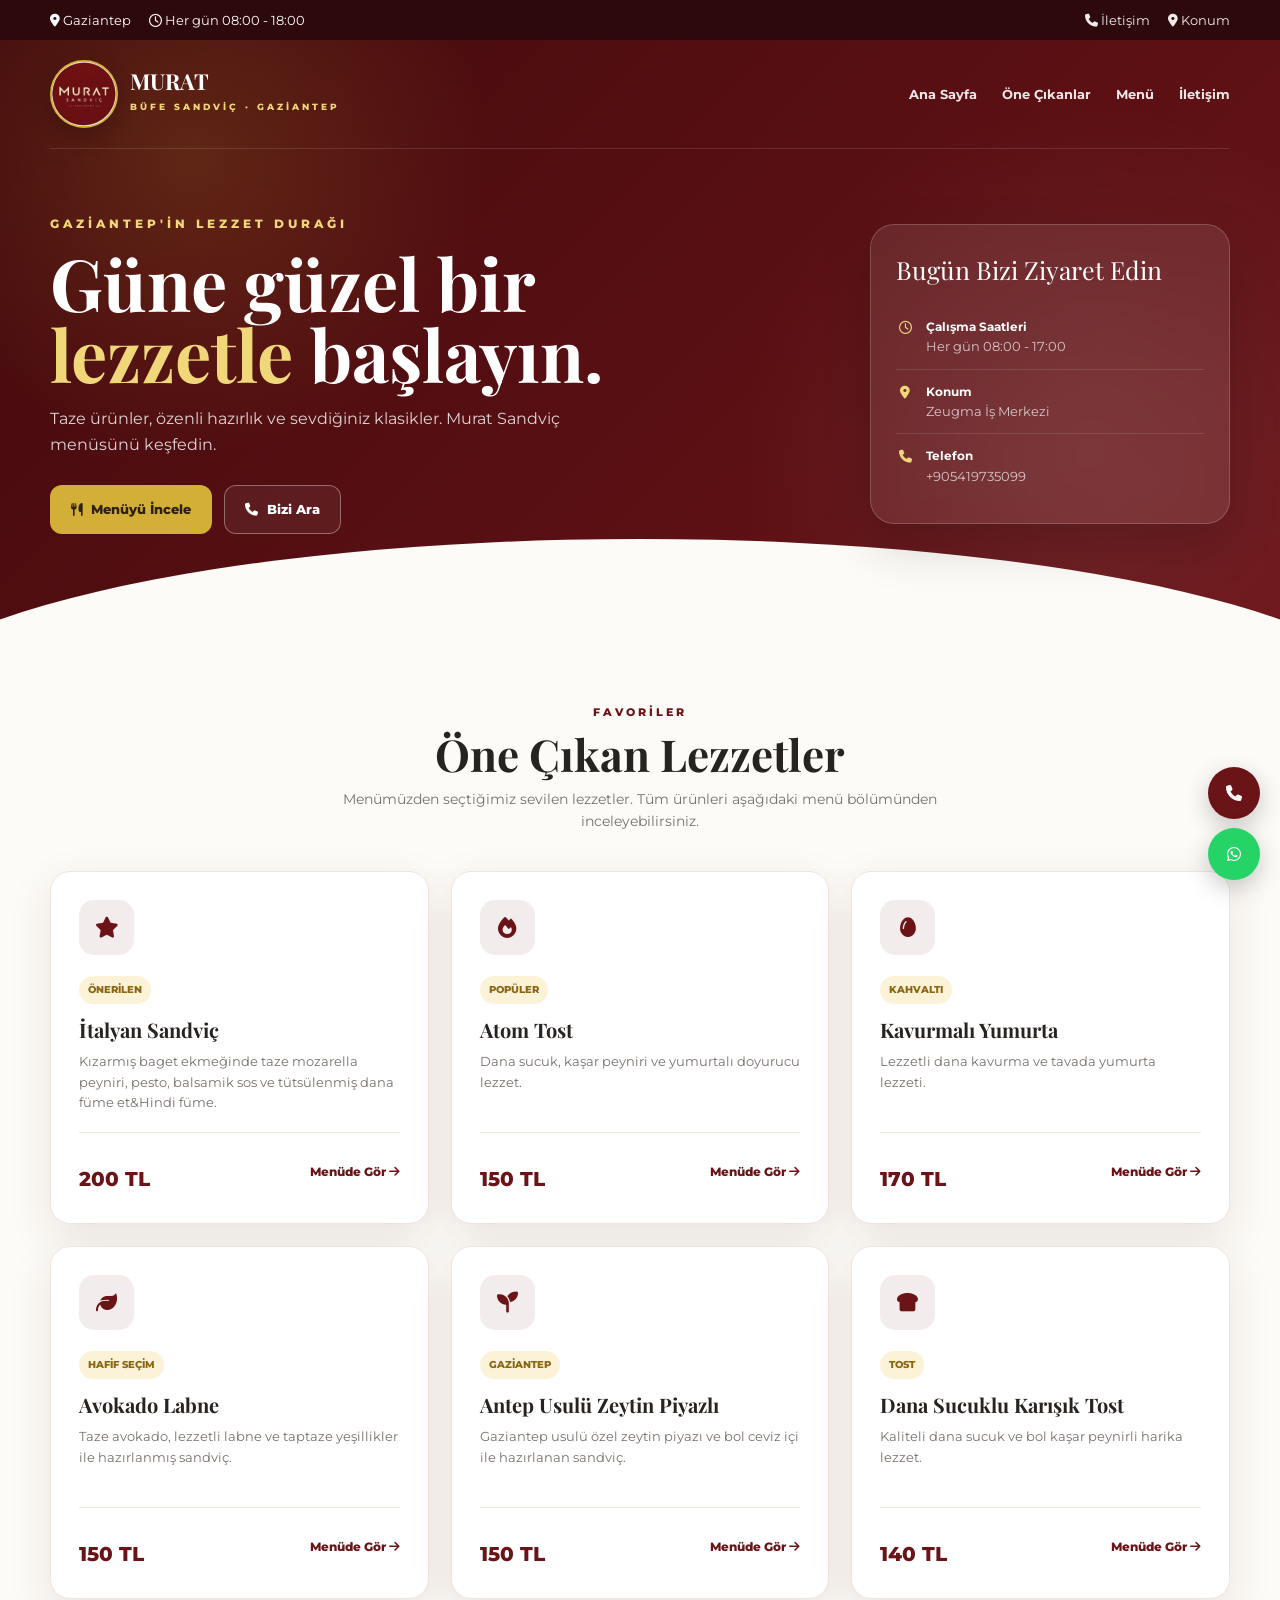
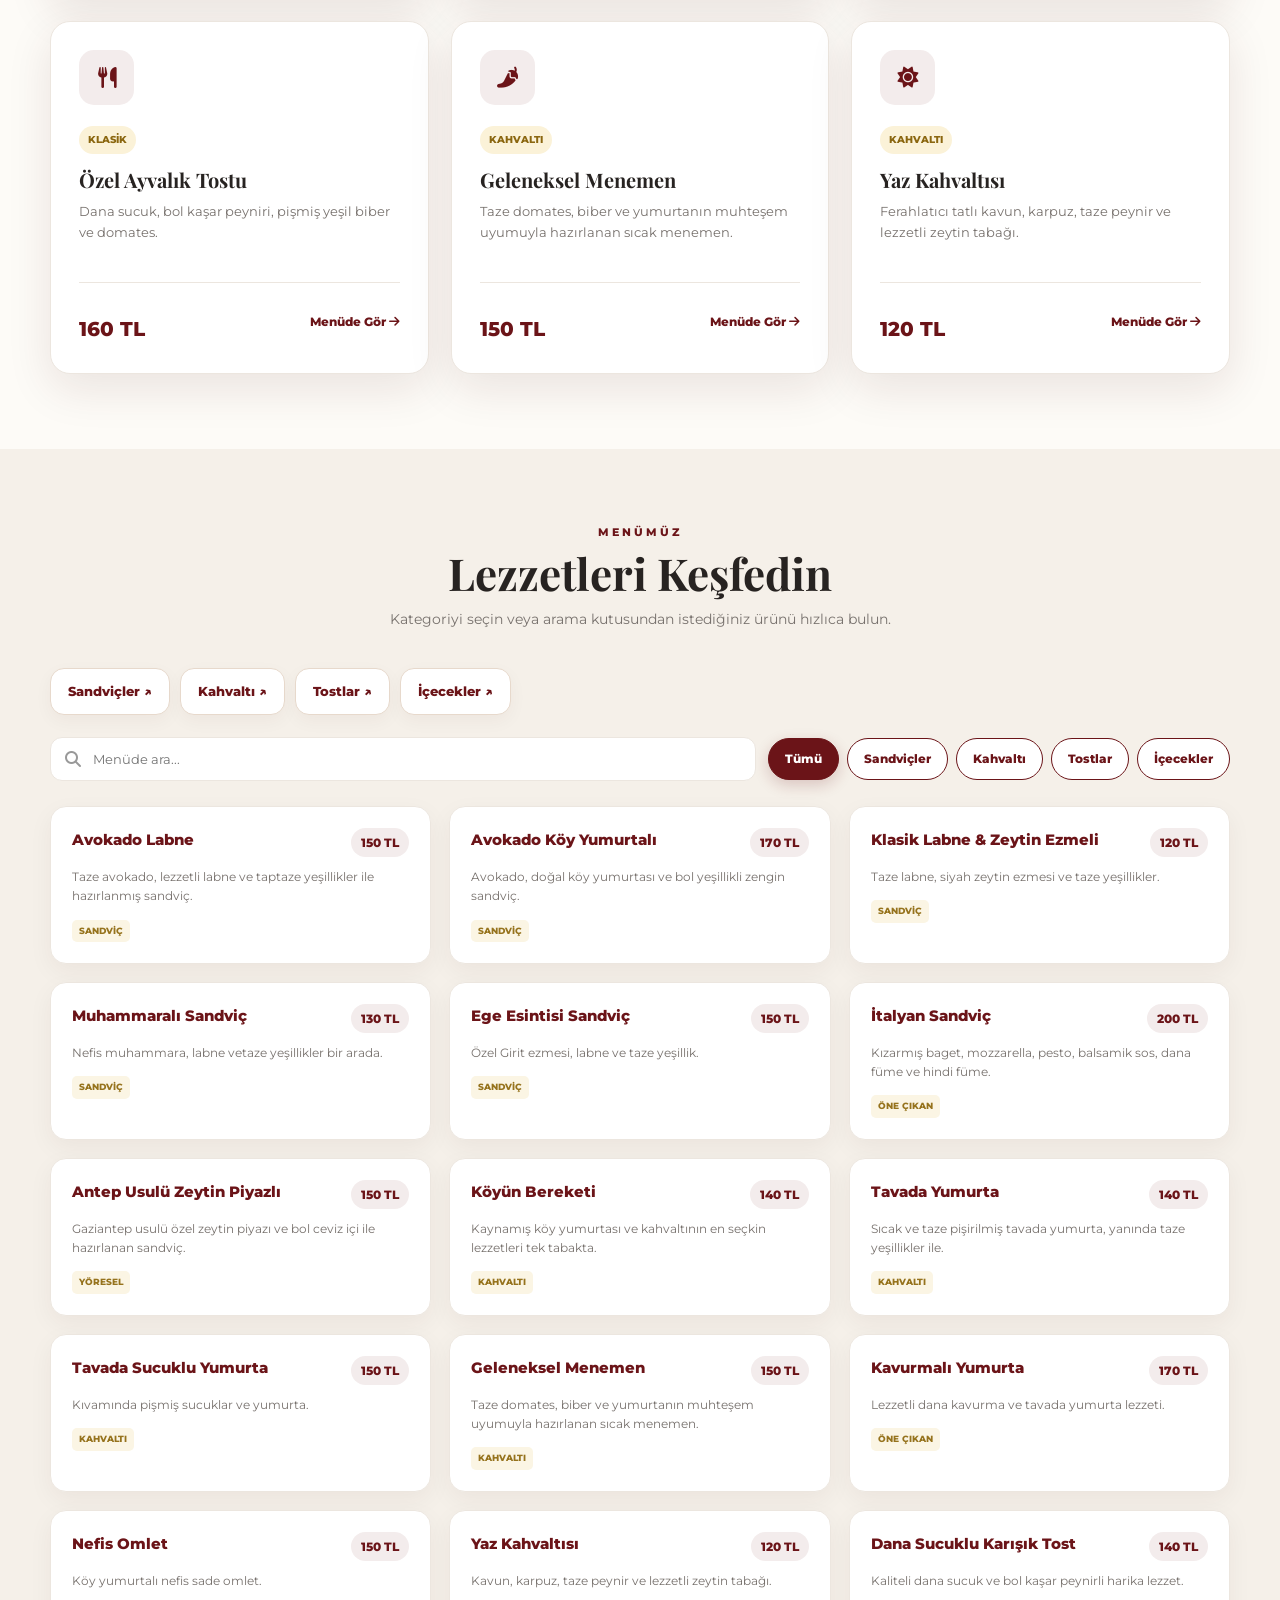
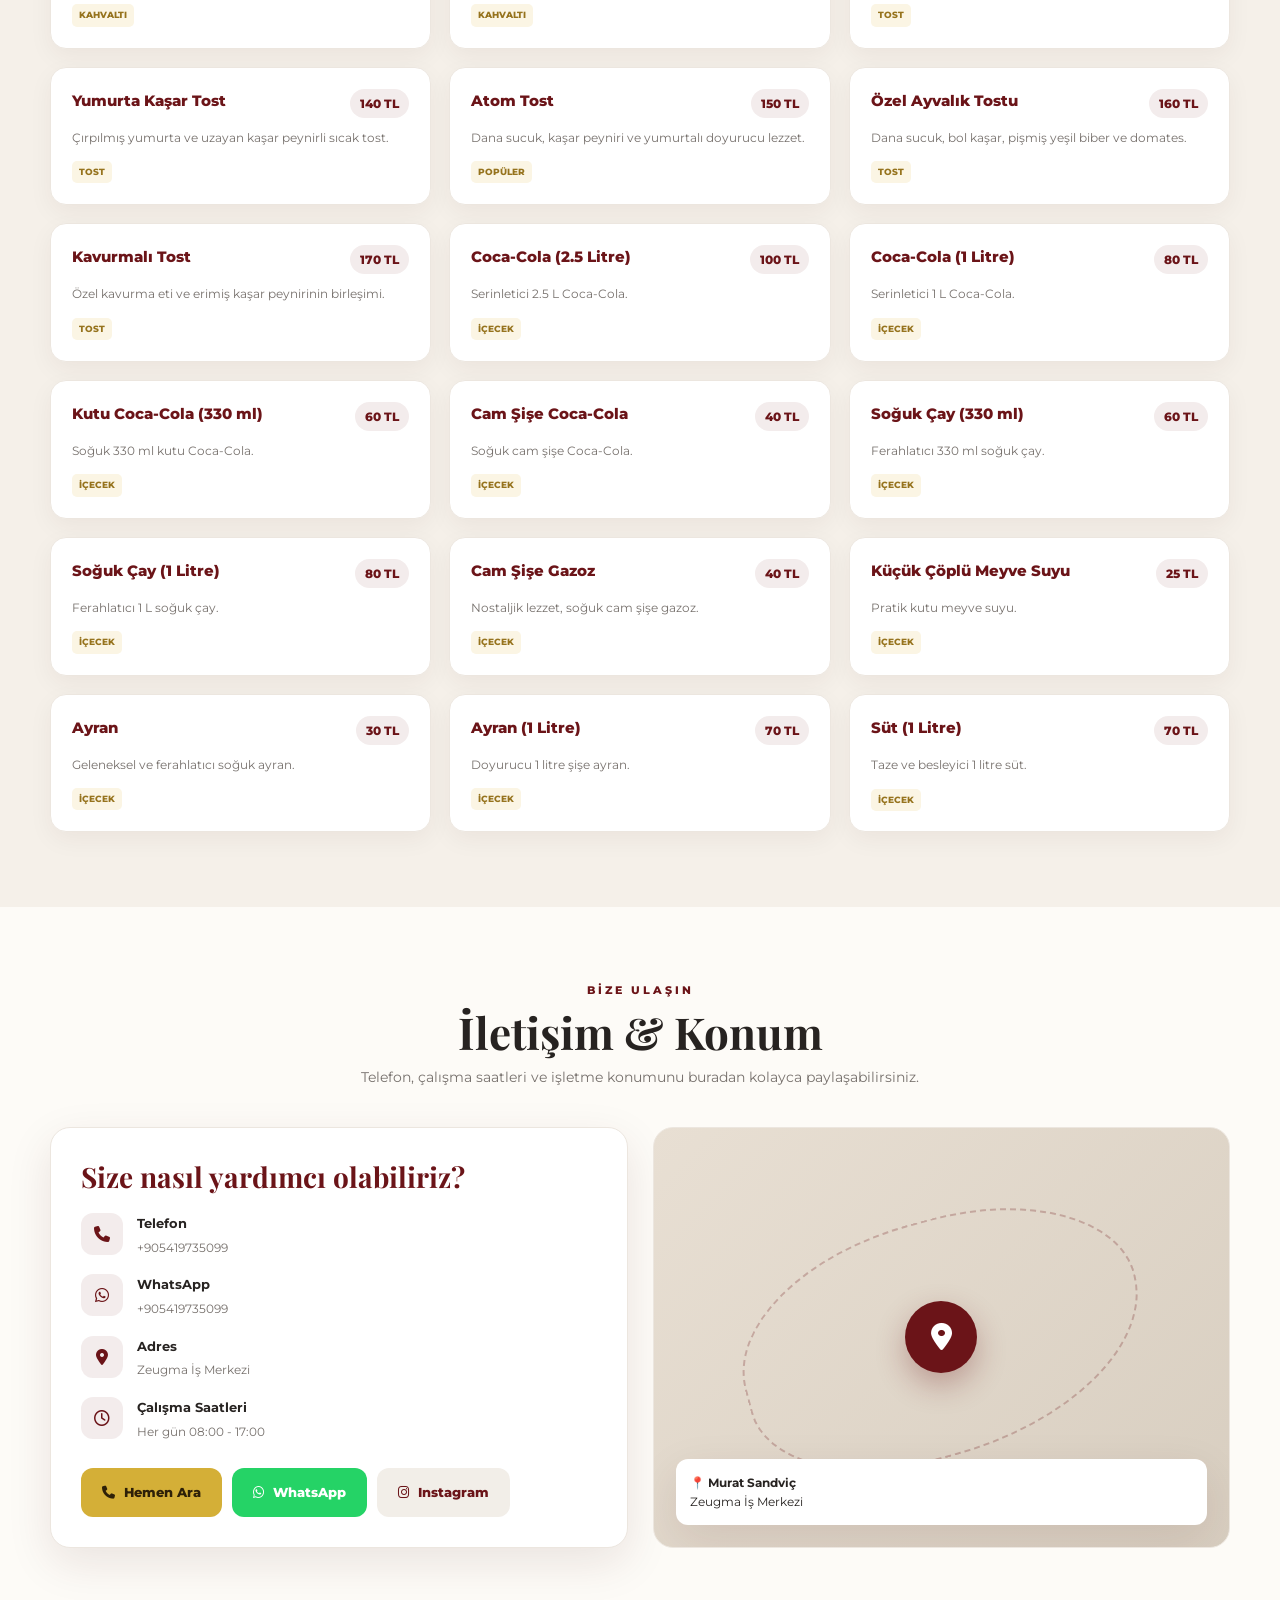
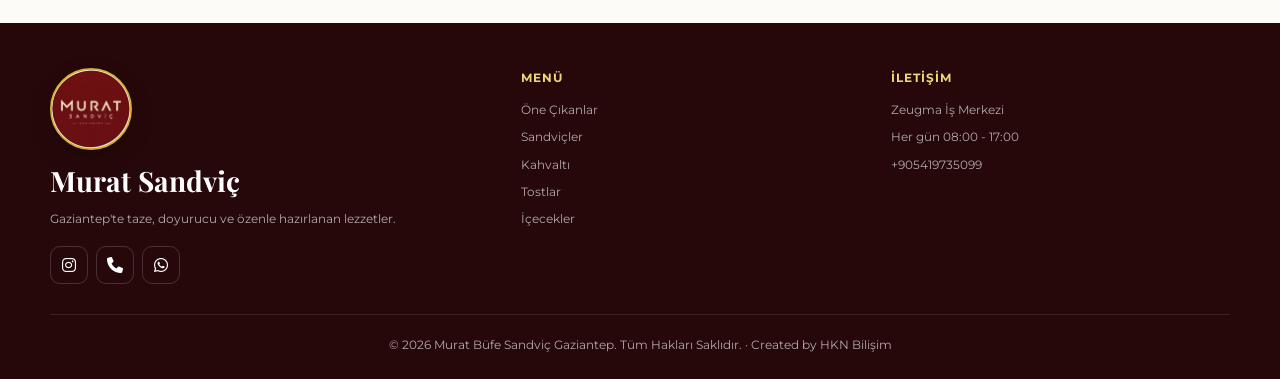
==== commit 52e29a72: "Update index.html" ====
--- a/index.html
+++ b/index.html
@@ -1 +1,775 @@
-<!doctype html><html lang="tr"><head><meta charset="utf-8"><meta name="viewport" content="width=device-width,initial-scale=1"><meta name="theme-color" content="#65151b"><meta name="description" content="Murat Büfe Sandviç Gaziantep dijital menü"><title>Murat Büfe | Ana Sayfa</title><link rel="stylesheet" href="style.css"></head><body data-page=""><div class="top"><div class="wrap"><span>Gaziantep · Zeugma İş Merkezi</span><span>Her gün 08:00–17:00</span></div></div><header class="header"><nav class="wrap nav"><a class="brand" href="index.html"><img src="assets/logo.jpg" alt="Murat Büfe logosu"><span><strong>MURAT BÜFE</strong><small>SANDVİÇ & LEZZET</small></span></a><div class="links"><a href="index.html">Ana Sayfa</a><a href="menu.html">Menümüz</a><a href="index.html#iletisim">İletişim</a></div></nav></header><section class="hero"><div class="wrap"><span class="eyebrow">Gaziantep'in lezzet durağı</span><h1>Her lokmada<br><em>özen ve lezzet.</em></h1><p class="lead">Sandviçlerden kahvaltılıklara, sıcak tostlardan içeceklere uzanan menümüzü keşfedin.</p><a class="btn" href="menu.html">Menüyü Keşfet →</a></div></section><section class="section"><div class="wrap"><span class="eyebrow">Murat Büfe</span><h2>Lezzet kategorilerimiz</h2><p class="muted">Bir kategori seçin, ürünleri ve detaylarını keşfedin.</p><div class="grid" id="categories"></div></div></section><section class="section" style="background:#f5eee6"><div class="wrap"><h2>Her ürünün bir hikâyesi var.</h2><p class="muted">Menüdeki ürünlere dokunarak açıklamalarını ve varsa hazırlanış videolarını izleyebilirsiniz.</p><a class="btn" href="menu.html">Tüm Menü →</a></div></section><footer class="footer" id="iletisim"><div class="wrap footgrid"><div><h3>Murat Büfe Sandviç</h3><p>Gaziantep · Zeugma İş Merkezi</p><p>Her gün 08:00–17:00</p></div><div><p><a href="tel:+905419735099">Telefon: 0541 973 50 99</a></p><p><a href="https://www.instagram.com/muratbufesandvic/" target="_blank" rel="noopener">Instagram ↗</a></p></div></div></footer><script defer src="app.js"></script></body></html>
+<!DOCTYPE html>
+<html lang="tr">
+<head>
+<meta charset="UTF-8">
+<meta name="viewport" content="width=device-width, initial-scale=1.0">
+<meta name="theme-color" content="#6b1418">
+<meta name="description" content="Murat Sandviç Gaziantep - Menü, öne çıkan lezzetler, iletişim ve güncel ürünler.">
+<meta http-equiv="Cache-Control" content="no-cache, no-store, must-revalidate">
+<meta http-equiv="Pragma" content="no-cache">
+<meta http-equiv="Expires" content="0">
+<title>MURAT BÜFE SANDVİÇ | Gaziantep Menü</title>
+
+<link rel="preconnect" href="https://fonts.googleapis.com">
+<link rel="preconnect" href="https://fonts.gstatic.com" crossorigin>
+<link href="https://fonts.googleapis.com/css2?family=Montserrat:wght@400;500;600;700;800&family=Playfair+Display:wght@600;700;800&display=swap" rel="stylesheet">
+<link rel="stylesheet" href="https://cdnjs.cloudflare.com/ajax/libs/font-awesome/6.5.2/css/all.min.css">
+
+<style>
+:root{
+  --primary:#6b1418;
+  --primary-dark:#430a0d;
+  --primary-light:#8b2328;
+  --gold:#d4af37;
+  --gold-light:#f0d77a;
+  --cream:#fdfbf7;
+  --white:#fff;
+  --text:#272321;
+  --muted:#77716d;
+  --line:#ece6df;
+  --shadow:0 15px 45px rgba(65,20,20,.10);
+  --radius:20px;
+  --transition:.3s ease;
+}
+*{box-sizing:border-box;margin:0;padding:0}
+html{scroll-behavior:smooth}
+body{
+  font-family:'Montserrat',sans-serif;background:var(--cream);color:var(--text);
+  line-height:1.6;overflow-x:hidden;
+}
+a{text-decoration:none;color:inherit}
+button{font:inherit}
+.container{width:min(1180px,calc(100% - 36px));margin:auto}
+
+/* TOP BAR */
+.topbar{
+  background:#2d090b;color:#fff;font-size:13px;
+}
+.topbar-inner{
+  min-height:40px;display:flex;justify-content:space-between;align-items:center;gap:20px;
+}
+.topbar a{color:#fff;opacity:.92}.topbar a:hover{color:var(--gold-light)}
+.topbar-left,.topbar-right{display:flex;gap:18px;align-items:center}
+
+/* HEADER / HERO */
+header{
+  position:relative;overflow:hidden;color:#fff;
+  background:
+    radial-gradient(circle at 15% 20%,rgba(212,175,55,.16),transparent 25%),
+    radial-gradient(circle at 85% 70%,rgba(255,255,255,.08),transparent 30%),
+    linear-gradient(135deg,var(--primary-dark),var(--primary));
+}
+header:after{
+  content:"";position:absolute;inset:auto -10% -90px -10%;height:180px;
+  background:var(--cream);border-radius:50% 50% 0 0/100% 100% 0 0;
+}
+.nav{
+  position:relative;z-index:3;display:flex;align-items:center;justify-content:space-between;
+  padding:20px 0;border-bottom:1px solid rgba(255,255,255,.12);
+}
+.brand{display:flex;align-items:center;gap:12px;font-weight:800}
+
+.brand-mark{
+  width:68px;height:68px;border-radius:50%;overflow:hidden;
+  border:2px solid var(--gold);background:#fff;display:block;flex:0 0 auto;
+  box-shadow:0 8px 22px rgba(0,0,0,.20);
+}
+.brand-mark img{width:100%;height:100%;display:block;object-fit:cover}
+.footer-logo{
+  width:82px;height:82px;border-radius:50%;overflow:hidden;
+  border:2px solid var(--gold);background:#fff;margin-bottom:12px;
+  box-shadow:0 8px 22px rgba(0,0,0,.18);
+}
+.footer-logo img{width:100%;height:100%;display:block;object-fit:cover}
+
+.brand-text strong{display:block;font-family:'Playfair Display',serif;font-size:22px;line-height:1}
+.brand-text span{font-size:9px;letter-spacing:3px;color:var(--gold-light)}
+.nav-links{display:flex;gap:25px;font-size:13px;font-weight:700}
+.nav-links a{opacity:.9}.nav-links a:hover{color:var(--gold-light)}
+.mobile-menu{display:none;border:0;background:transparent;color:#fff;font-size:23px}
+
+.hero{
+  min-height:480px;display:grid;grid-template-columns:1.1fr .9fr;align-items:center;
+  gap:30px;position:relative;z-index:2;padding:60px 0 90px;
+}
+.eyebrow{color:var(--gold-light);letter-spacing:4px;font-size:12px;font-weight:800;text-transform:uppercase;margin-bottom:14px}
+.hero h1{font:700 clamp(42px,6vw,72px)/.98 'Playfair Display',serif;margin-bottom:18px}
+.hero h1 span{color:var(--gold-light)}
+.hero p{max-width:600px;color:rgba(255,255,255,.82);font-size:16px}
+.hero-actions{display:flex;gap:12px;flex-wrap:wrap;margin-top:28px}
+.btn{
+  display:inline-flex;align-items:center;justify-content:center;gap:9px;
+  padding:13px 20px;border-radius:12px;border:1px solid transparent;font-weight:800;font-size:13px;
+  cursor:pointer;transition:var(--transition)
+}
+.btn-primary{background:var(--gold);color:#2e2108}
+.btn-primary:hover{transform:translateY(-2px);background:var(--gold-light)}
+.btn-outline{border-color:rgba(255,255,255,.35);color:#fff;background:rgba(255,255,255,.06)}
+.btn-outline:hover{background:#fff;color:var(--primary)}
+.hero-card{
+  justify-self:end;width:min(360px,100%);padding:25px;border-radius:24px;
+  background:rgba(255,255,255,.09);border:1px solid rgba(255,255,255,.18);
+  backdrop-filter:blur(12px);box-shadow:0 20px 50px rgba(0,0,0,.18);
+}
+.hero-card-title{font-family:'Playfair Display',serif;font-size:25px;margin-bottom:15px}
+.info-row{display:flex;gap:12px;padding:12px 0;border-bottom:1px solid rgba(255,255,255,.12);font-size:13px}
+.info-row:last-child{border:0}
+.info-row i{color:var(--gold-light);width:18px;text-align:center;margin-top:4px}
+.info-row strong{display:block;font-size:12px}.info-row span{color:rgba(255,255,255,.72)}
+
+/* SECTIONS */
+section{padding:75px 0}
+.section-head{text-align:center;margin-bottom:38px}
+.section-kicker{font-size:11px;letter-spacing:3px;color:var(--primary);font-weight:800;text-transform:uppercase}
+.section-head h2{font:700 clamp(30px,4vw,44px)/1.1 'Playfair Display',serif;margin:8px 0 10px}
+.section-head p{color:var(--muted);max-width:650px;margin:auto;font-size:14px}
+
+/* FEATURED */
+.featured-grid{display:grid;grid-template-columns:repeat(3,1fr);gap:22px}
+.feature-card{
+  position:relative;overflow:hidden;background:#fff;border:1px solid var(--line);
+  border-radius:var(--radius);box-shadow:var(--shadow);padding:28px;
+  transition:var(--transition)
+}
+.feature-card:hover{transform:translateY(-6px)}
+.feature-icon{
+  width:55px;height:55px;border-radius:15px;display:grid;place-items:center;
+  background:rgba(107,20,24,.08);color:var(--primary);font-size:21px;margin-bottom:20px
+}
+.badge{display:inline-flex;padding:6px 9px;border-radius:20px;background:#fbf2d8;color:#8b6710;font-size:10px;font-weight:800}
+.feature-card h3{font:700 23px 'Playfair Display',serif;margin:13px 0 8px;color:var(--primary)}
+.feature-card p{font-size:13px;color:var(--muted)}
+.feature-price{font-weight:800;color:var(--primary);margin-top:15px}
+
+/* MENU */
+.menu-section{background:#f5f0e9}
+.menu-tools{display:flex;gap:12px;justify-content:space-between;align-items:center;flex-wrap:wrap;margin-bottom:25px}
+.search{
+  position:relative;flex:1;min-width:240px
+}
+.search i{position:absolute;left:15px;top:50%;transform:translateY(-50%);color:#999}
+.search input{
+  width:100%;padding:13px 15px 13px 42px;border:1px solid var(--line);border-radius:12px;
+  outline:none;background:#fff;font-family:inherit
+}
+.search input:focus{border-color:var(--gold)}
+.categories{display:flex;gap:8px;flex-wrap:wrap}
+.filter-btn{
+  border:1px solid var(--primary);background:#fff;color:var(--primary);
+  padding:10px 16px;border-radius:30px;font-weight:800;font-size:12px;cursor:pointer;transition:var(--transition)
+}
+.filter-btn:hover,.filter-btn.active{background:var(--primary);color:#fff;box-shadow:0 5px 15px rgba(107,20,24,.2)}
+.menu-grid{display:grid;grid-template-columns:repeat(3,1fr);gap:18px}
+.menu-card{
+  background:#fff;border:1px solid var(--line);border-radius:16px;padding:21px;
+  box-shadow:0 8px 25px rgba(50,20,10,.05);transition:var(--transition);
+  animation:fadeUp .35s ease both
+}
+.menu-card:hover{transform:translateY(-4px);box-shadow:0 15px 35px rgba(107,20,24,.12)}
+.card-header{display:flex;justify-content:space-between;gap:12px;align-items:flex-start}
+.card-title{font-size:15px;font-weight:800;color:var(--primary)}
+.card-price{white-space:nowrap;background:rgba(107,20,24,.08);color:var(--primary);padding:5px 10px;border-radius:20px;font-weight:800;font-size:12px}
+.card-desc{font-size:12px;color:var(--muted);margin-top:10px}
+.card-tag{display:inline-block;margin-top:14px;font-size:9px;font-weight:800;color:#96731d;background:#fbf5e4;padding:4px 7px;border-radius:5px}
+.empty{grid-column:1/-1;text-align:center;padding:50px;color:var(--muted);display:none}
+@keyframes fadeUp{from{opacity:0;transform:translateY(8px)}to{opacity:1;transform:none}}
+
+/* CONTACT */
+.contact-grid{display:grid;grid-template-columns:1fr 1fr;gap:25px}
+.contact-card{
+  background:#fff;border:1px solid var(--line);border-radius:var(--radius);padding:30px;box-shadow:var(--shadow)
+}
+.contact-card h3{font:700 28px 'Playfair Display',serif;color:var(--primary);margin-bottom:18px}
+.contact-list{display:grid;gap:15px}
+.contact-item{display:flex;gap:14px;align-items:flex-start}
+.contact-item i{
+  width:42px;height:42px;display:grid;place-items:center;border-radius:12px;
+  background:rgba(107,20,24,.08);color:var(--primary)
+}
+.contact-item strong{display:block;font-size:13px}.contact-item span{font-size:12px;color:var(--muted)}
+.contact-buttons{display:flex;gap:10px;flex-wrap:wrap;margin-top:25px}
+.map-box{
+  min-height:360px;border-radius:var(--radius);overflow:hidden;background:
+  linear-gradient(135deg,#e8dfd3,#d8cec0);
+  position:relative;display:grid;place-items:center;border:1px solid var(--line)
+}
+.map-box:before{content:"";position:absolute;width:70%;height:55%;border:2px dashed rgba(107,20,24,.25);border-radius:50% 45% 55% 40%;transform:rotate(-15deg)}
+.map-pin{
+  position:relative;z-index:2;width:72px;height:72px;border-radius:50%;background:var(--primary);
+  color:#fff;display:grid;place-items:center;font-size:28px;box-shadow:0 12px 30px rgba(107,20,24,.3)
+}
+.map-label{position:absolute;bottom:22px;left:22px;right:22px;background:#fff;padding:14px;border-radius:12px;font-size:12px;box-shadow:var(--shadow)}
+
+/* FOOTER */
+footer{background:#26080a;color:#fff;padding:45px 0 25px}
+.footer-grid{display:grid;grid-template-columns:1.3fr 1fr 1fr;gap:30px}
+.footer-brand{font:700 28px 'Playfair Display',serif}
+footer p,footer li{font-size:12px;color:rgba(255,255,255,.65)}
+footer h4{font-size:12px;letter-spacing:1px;margin-bottom:13px;color:var(--gold-light)}
+footer ul{list-style:none;display:grid;gap:8px}
+.socials{display:flex;gap:8px;margin-top:18px}
+.socials a{width:38px;height:38px;border:1px solid rgba(255,255,255,.16);border-radius:10px;display:grid;place-items:center}
+.socials a:hover{background:var(--primary)}
+.copyright{border-top:1px solid rgba(255,255,255,.1);margin-top:30px;padding-top:20px;text-align:center}
+
+/* FLOATING CONTACT */
+.floating{
+  position:fixed;right:20px;bottom:20px;z-index:20;display:flex;flex-direction:column;gap:9px
+}
+.float-btn{
+  width:52px;height:52px;border-radius:50%;display:grid;place-items:center;color:#fff;
+  box-shadow:0 8px 25px rgba(0,0,0,.22);transition:var(--transition)
+}
+.float-btn:hover{transform:scale(1.08)}
+.float-call{background:var(--primary)}
+.float-wa{background:#25d366}
+
+/* MOBILE */
+@media(max-width:900px){
+  .hero{grid-template-columns:1fr;padding-top:45px}.hero-card{justify-self:start}
+  .featured-grid,.menu-grid{grid-template-columns:repeat(2,1fr)}
+  .contact-grid{grid-template-columns:1fr}.footer-grid{grid-template-columns:1fr 1fr}
+  .nav-links{display:none}.mobile-menu{display:block}
+}
+@media(max-width:600px){
+  .topbar-inner{justify-content:center}.topbar-left{display:none}
+  .container{width:min(100% - 24px,1180px)}
+  .hero{padding:38px 0 75px}.hero h1{font-size:44px}
+  section{padding:55px 0}
+  .featured-grid,.menu-grid{grid-template-columns:1fr}
+  .menu-tools{align-items:stretch}.search{min-width:100%}
+  .categories{overflow-x:auto;flex-wrap:nowrap;padding-bottom:5px}
+  .filter-btn{white-space:nowrap}
+  .footer-grid{grid-template-columns:1fr}
+  .float-btn{width:48px;height:48px}
+}
+
+.feature-card h3{font-size:20px;line-height:1.25;margin:13px 0 9px;color:var(--text)}
+.feature-card p{color:var(--muted);font-size:13px;min-height:63px}
+.feature-bottom{display:flex;align-items:center;justify-content:space-between;gap:12px;margin-top:18px;padding-top:15px;border-top:1px solid var(--line)}
+.feature-link{font-size:12px;font-weight:800;color:var(--primary);white-space:nowrap}
+.feature-link:hover{color:var(--primary-light)}
+.feature-price{font-size:20px;font-weight:800;color:var(--primary)}
+@media(max-width:900px){.featured-grid{grid-template-columns:repeat(2,1fr)}}
+@media(max-width:600px){.featured-grid{grid-template-columns:1fr}.brand-mark{width:58px;height:58px}.footer-logo{width:70px;height:70px}}
+</style>
+<style>
+.menu-card{cursor:pointer}.menu-card:focus-visible,.category-link:focus-visible{outline:3px solid var(--gold);outline-offset:3px}
+.category-pages{display:flex;flex-wrap:wrap;gap:10px;margin:0 0 22px}.category-link{display:inline-flex;align-items:center;gap:10px;padding:12px 17px;background:white;border:1px solid #e7d9cc;border-radius:14px;color:var(--primary);font-weight:800;font-size:13px;box-shadow:0 6px 18px #4515150b}.category-link:hover{background:var(--primary);color:white}
+.product-overlay{position:fixed;inset:0;z-index:9999;background:#16090bd1;display:none;align-items:center;justify-content:center;padding:18px;backdrop-filter:blur(5px)}.product-overlay.open{display:flex}.product-dialog{background:var(--cream);color:var(--text);width:min(580px,100%);max-height:90vh;overflow:auto;border-radius:24px;padding:clamp(22px,5vw,36px);box-shadow:0 28px 90px #0006;position:relative}.product-dialog h2{font:700 clamp(26px,5vw,38px) 'Playfair Display',serif;color:var(--primary);margin:14px 0}.product-dialog p{color:var(--muted);font-size:14px;line-height:1.8}.product-close{position:absolute;right:18px;top:18px;border:0;background:#eee1d8;border-radius:50%;height:36px;width:36px;cursor:pointer;font-size:24px}.product-dialog .detail-price{font-size:21px;color:var(--primary);font-weight:800;margin-top:18px}.video-box{margin-top:22px}.video-box h3{margin-bottom:12px;color:var(--primary);font-size:15px}.video-box video,.video-box iframe{width:100%;aspect-ratio:16/9;border:0;border-radius:14px;background:#140c0c}
+</style>
+</head>
+
+<body>
+
+<!--
+  ============================================================
+  BURADAKİ BİLGİLERİ KENDİ BİLGİLERİNLE DEĞİŞTİR.
+  Telefon / WhatsApp / adres / Instagram için tek yerden düzenle.
+  ============================================================
+-->
+<script>
+const RESTAURANT = {
+  name: "Murat Sandviç",
+  city: "Gaziantep",
+  phone: "+905419735099",
+  whatsapp: "+905419735099",
+  address: "Zeugma İş Merkezi",
+  instagram: "muratbufesandvic",
+  hours: "Her gün 08:00 - 17:00"
+};
+</script>
+
+<div class="topbar">
+  <div class="container topbar-inner">
+    <div class="topbar-left">
+      <span><i class="fa-solid fa-location-dot"></i> Gaziantep</span>
+      <span><i class="fa-regular fa-clock"></i> Her gün 08:00 - 18:00</span>
+    </div>
+    <div class="topbar-right">
+      <a id="topPhone" href="#"><i class="fa-solid fa-phone"></i> İletişim</a>
+      <a href="#contact"><i class="fa-solid fa-location-dot"></i> Konum</a>
+    </div>
+  </div>
+</div>
+
+<header id="home">
+  <div class="container">
+    <nav class="nav">
+      <a class="brand" href="#home">
+        <div class="brand-mark"><img src="[data-uri]" alt="Murat Sandviç Gaziantep logosu"></div>
+        <div class="brand-text">
+          <strong>MURAT</strong>
+          <span>BÜFE SANDVİÇ · GAZİANTEP</span>
+        </div>
+      </a>
+      <div class="nav-links">
+        <a href="#home">Ana Sayfa</a>
+        <a href="#featured">Öne Çıkanlar</a>
+        <a href="#menu">Menü</a>
+        <a href="#contact">İletişim</a>
+      </div>
+      <button class="mobile-menu" aria-label="Menüyü aç"><i class="fa-solid fa-bars"></i></button>
+    </nav>
+
+    <div class="hero">
+      <div>
+        <div class="eyebrow">Gaziantep'in Lezzet Durağı</div>
+        <h1>Güne güzel bir <span>lezzetle</span> başlayın.</h1>
+        <p>Taze ürünler, özenli hazırlık ve sevdiğiniz klasikler. Murat Sandviç menüsünü keşfedin.</p>
+        <div class="hero-actions">
+          <a class="btn btn-primary" href="#menu"><i class="fa-solid fa-utensils"></i> Menüyü İncele</a>
+          <a class="btn btn-outline" id="heroCall" href="#"><i class="fa-solid fa-phone"></i> Bizi Ara</a>
+        </div>
+      </div>
+
+      <div class="hero-card">
+        <div class="hero-card-title">Bugün Bizi Ziyaret Edin</div>
+        <div class="info-row">
+          <i class="fa-regular fa-clock"></i>
+          <div><strong>Çalışma Saatleri</strong><span id="heroHours">Her gün 08:00 - 17:00</span></div>
+        </div>
+        <div class="info-row">
+          <i class="fa-solid fa-location-dot"></i>
+          <div><strong>Konum</strong><span id="heroAddress">Adres bilgisi eklenmedi</span></div>
+        </div>
+        <div class="info-row">
+          <i class="fa-solid fa-phone"></i>
+          <div><strong>Telefon</strong><span id="heroPhone">Telefon bilgisi eklenmedi</span></div>
+        </div>
+      </div>
+    </div>
+  </div>
+</header>
+
+<main>
+
+<section id="featured">
+  <div class="container">
+    <div class="section-head">
+      <div class="section-kicker">Favoriler</div>
+      <h2>Öne Çıkan Lezzetler</h2>
+      <p>Menümüzden seçtiğimiz sevilen lezzetler. Tüm ürünleri aşağıdaki menü bölümünden inceleyebilirsiniz.</p>
+    </div>
+
+    <div class="featured-grid">
+      <article class="feature-card">
+        <div class="feature-icon"><i class="fa-solid fa-star"></i></div>
+        <span class="badge">ÖNERİLEN</span>
+        <h3>İtalyan Sandviç</h3>
+        <p>Kızarmış baget ekmeğinde taze mozarella peyniri, pesto, balsamik sos ve tütsülenmiş dana füme et&Hindi füme.</p>
+        <div class="feature-bottom"><div class="feature-price">200 TL</div><a href="#menu" class="feature-link">Menüde Gör <i class="fa-solid fa-arrow-right"></i></a></div>
+      </article>
+
+      <article class="feature-card">
+        <div class="feature-icon"><i class="fa-solid fa-fire"></i></div>
+        <span class="badge">POPÜLER</span>
+        <h3>Atom Tost</h3>
+        <p>Dana sucuk, kaşar peyniri ve yumurtalı doyurucu lezzet.</p>
+        <div class="feature-bottom"><div class="feature-price">150 TL</div><a href="#menu" class="feature-link">Menüde Gör <i class="fa-solid fa-arrow-right"></i></a></div>
+      </article>
+
+      <article class="feature-card">
+        <div class="feature-icon"><i class="fa-solid fa-egg"></i></div>
+        <span class="badge">KAHVALTI</span>
+        <h3>Kavurmalı Yumurta</h3>
+        <p>Lezzetli dana kavurma ve tavada yumurta lezzeti.</p>
+        <div class="feature-bottom"><div class="feature-price">170 TL</div><a href="#menu" class="feature-link">Menüde Gör <i class="fa-solid fa-arrow-right"></i></a></div>
+      </article>
+
+      <article class="feature-card">
+        <div class="feature-icon"><i class="fa-solid fa-leaf"></i></div>
+        <span class="badge">HAFİF SEÇİM</span>
+        <h3>Avokado Labne</h3>
+        <p>Taze avokado, lezzetli labne ve taptaze yeşillikler ile hazırlanmış sandviç.</p>
+        <div class="feature-bottom"><div class="feature-price">150 TL</div><a href="#menu" class="feature-link">Menüde Gör <i class="fa-solid fa-arrow-right"></i></a></div>
+      </article>
+
+      <article class="feature-card">
+        <div class="feature-icon"><i class="fa-solid fa-seedling"></i></div>
+        <span class="badge">GAZİANTEP</span>
+        <h3>Antep Usulü Zeytin Piyazlı</h3>
+        <p>Gaziantep usulü özel zeytin piyazı ve bol ceviz içi ile hazırlanan sandviç.</p>
+        <div class="feature-bottom"><div class="feature-price">150 TL</div><a href="#menu" class="feature-link">Menüde Gör <i class="fa-solid fa-arrow-right"></i></a></div>
+      </article>
+
+      <article class="feature-card">
+        <div class="feature-icon"><i class="fa-solid fa-bread-slice"></i></div>
+        <span class="badge">TOST</span>
+        <h3>Dana Sucuklu Karışık Tost</h3>
+        <p>Kaliteli dana sucuk ve bol kaşar peynirli harika lezzet.</p>
+        <div class="feature-bottom"><div class="feature-price">140 TL</div><a href="#menu" class="feature-link">Menüde Gör <i class="fa-solid fa-arrow-right"></i></a></div>
+      </article>
+
+      <article class="feature-card">
+        <div class="feature-icon"><i class="fa-solid fa-utensils"></i></div>
+        <span class="badge">KLASİK</span>
+        <h3>Özel Ayvalık Tostu</h3>
+        <p>Dana sucuk, bol kaşar peyniri, pişmiş yeşil biber ve domates.</p>
+        <div class="feature-bottom"><div class="feature-price">160 TL</div><a href="#menu" class="feature-link">Menüde Gör <i class="fa-solid fa-arrow-right"></i></a></div>
+      </article>
+
+      <article class="feature-card">
+        <div class="feature-icon"><i class="fa-solid fa-pepper-hot"></i></div>
+        <span class="badge">KAHVALTI</span>
+        <h3>Geleneksel Menemen</h3>
+        <p>Taze domates, biber ve yumurtanın muhteşem uyumuyla hazırlanan sıcak menemen.</p>
+        <div class="feature-bottom"><div class="feature-price">150 TL</div><a href="#menu" class="feature-link">Menüde Gör <i class="fa-solid fa-arrow-right"></i></a></div>
+      </article>
+
+      <article class="feature-card">
+        <div class="feature-icon"><i class="fa-solid fa-sun"></i></div>
+        <span class="badge">KAHVALTI</span>
+        <h3>Yaz Kahvaltısı</h3>
+        <p>Ferahlatıcı tatlı kavun, karpuz, taze peynir ve lezzetli zeytin tabağı.</p>
+        <div class="feature-bottom"><div class="feature-price">120 TL</div><a href="#menu" class="feature-link">Menüde Gör <i class="fa-solid fa-arrow-right"></i></a></div>
+      </article>
+    </div>
+  </div>
+</section>
+
+<section class="menu-section" id="menu">
+  <div class="container">
+    <div class="section-head">
+      <div class="section-kicker">Menümüz</div>
+      <h2>Lezzetleri Keşfedin</h2>
+      <p>Kategoriyi seçin veya arama kutusundan istediğiniz ürünü hızlıca bulun.</p>
+    </div>
+
+    <div class="category-pages"><a class="category-link" href="kategori.html?tur=sandvic">Sandviçler ↗</a><a class="category-link" href="kategori.html?tur=kahvalti">Kahvaltı ↗</a><a class="category-link" href="kategori.html?tur=tost">Tostlar ↗</a><a class="category-link" href="kategori.html?tur=icecek">İçecekler ↗</a></div>
+<div class="menu-tools">
+      <div class="search">
+        <i class="fa-solid fa-magnifying-glass"></i>
+        <input id="searchInput" type="search" placeholder="Menüde ara...">
+      </div>
+      <div class="categories">
+        <button class="filter-btn active" data-category="all">Tümü</button>
+        <button class="filter-btn" data-category="sandvic">Sandviçler</button>
+        <button class="filter-btn" data-category="kahvalti">Kahvaltı</button>
+        <button class="filter-btn" data-category="tost">Tostlar</button>
+        <button class="filter-btn" data-category="icecek">İçecekler</button>
+      </div>
+    </div>
+
+    <div class="menu-grid" id="menuGrid">
+
+      <article class="menu-card" data-category="sandvic" data-name="avokado labne">
+        <div class="card-header"><h3 class="card-title">Avokado Labne</h3><span class="card-price">150 TL</span></div>
+        <p class="card-desc">Taze avokado, lezzetli labne ve taptaze yeşillikler ile hazırlanmış sandviç.</p><span class="card-tag">SANDVİÇ</span>
+      </article>
+      <article class="menu-card" data-category="sandvic" data-name="avokado köy yumurtalı">
+        <div class="card-header"><h3 class="card-title">Avokado Köy Yumurtalı</h3><span class="card-price">170 TL</span></div>
+        <p class="card-desc">Avokado, doğal köy yumurtası ve bol yeşillikli zengin sandviç.</p><span class="card-tag">SANDVİÇ</span>
+      </article>
+      <article class="menu-card" data-category="sandvic" data-name="klasik labne zeytin ezmeli">
+        <div class="card-header"><h3 class="card-title">Klasik Labne & Zeytin Ezmeli</h3><span class="card-price">120 TL</span></div>
+        <p class="card-desc">Taze labne, siyah zeytin ezmesi ve taze yeşillikler.</p><span class="card-tag">SANDVİÇ</span>
+      </article>
+      <article class="menu-card" data-category="sandvic" data-name="muhammaralı sandviç">
+        <div class="card-header"><h3 class="card-title">Muhammaralı Sandviç</h3><span class="card-price">130 TL</span></div>
+        <p class="card-desc">Nefis muhammara, labne vetaze yeşillikler bir arada.</p><span class="card-tag">SANDVİÇ</span>
+      </article>
+      <article class="menu-card" data-category="sandvic" data-name="ege esintisi sandviç">
+        <div class="card-header"><h3 class="card-title">Ege Esintisi Sandviç</h3><span class="card-price">150 TL</span></div>
+        <p class="card-desc">Özel Girit ezmesi, labne ve taze yeşillik.</p><span class="card-tag">SANDVİÇ</span>
+      </article>
+      <article class="menu-card" data-category="sandvic" data-name="italyan sandviç">
+        <div class="card-header"><h3 class="card-title">İtalyan Sandviç</h3><span class="card-price">200 TL</span></div>
+        <p class="card-desc">Kızarmış baget, mozzarella, pesto, balsamik sos, dana füme ve hindi füme.</p><span class="card-tag">ÖNE ÇIKAN</span>
+      </article>
+      <article class="menu-card" data-category="sandvic" data-name="antep usulü zeytin piyazlı">
+        <div class="card-header"><h3 class="card-title">Antep Usulü Zeytin Piyazlı</h3><span class="card-price">150 TL</span></div>
+        <p class="card-desc">Gaziantep usulü özel zeytin piyazı ve bol ceviz içi ile hazırlanan sandviç.</p><span class="card-tag">YÖRESEL</span>
+      </article>
+
+      <article class="menu-card" data-category="kahvalti" data-name="köyün bereketi">
+        <div class="card-header"><h3 class="card-title">Köyün Bereketi</h3><span class="card-price">140 TL</span></div>
+        <p class="card-desc">Kaynamış köy yumurtası ve kahvaltının en seçkin lezzetleri tek tabakta.</p><span class="card-tag">KAHVALTI</span>
+      </article>
+      <article class="menu-card" data-category="kahvalti" data-name="tavada yumurta">
+        <div class="card-header"><h3 class="card-title">Tavada Yumurta</h3><span class="card-price">140 TL</span></div>
+        <p class="card-desc">Sıcak ve taze pişirilmiş tavada yumurta, yanında taze yeşillikler ile.</p><span class="card-tag">KAHVALTI</span>
+      </article>
+      <article class="menu-card" data-category="kahvalti" data-name="tavada sucuklu yumurta">
+        <div class="card-header"><h3 class="card-title">Tavada Sucuklu Yumurta</h3><span class="card-price">150 TL</span></div>
+        <p class="card-desc">Kıvamında pişmiş sucuklar ve yumurta.</p><span class="card-tag">KAHVALTI</span>
+      </article>
+      <article class="menu-card" data-category="kahvalti" data-name="geleneksel menemen">
+        <div class="card-header"><h3 class="card-title">Geleneksel Menemen</h3><span class="card-price">150 TL</span></div>
+        <p class="card-desc">Taze domates, biber ve yumurtanın muhteşem uyumuyla hazırlanan sıcak menemen.</p><span class="card-tag">KAHVALTI</span>
+      </article>
+      <article class="menu-card" data-category="kahvalti" data-name="kavurmalı yumurta">
+        <div class="card-header"><h3 class="card-title">Kavurmalı Yumurta</h3><span class="card-price">170 TL</span></div>
+        <p class="card-desc">Lezzetli dana kavurma ve tavada yumurta lezzeti.</p><span class="card-tag">ÖNE ÇIKAN</span>
+      </article>
+      <article class="menu-card" data-category="kahvalti" data-name="nefis omlet">
+        <div class="card-header"><h3 class="card-title">Nefis Omlet</h3><span class="card-price">150 TL</span></div>
+        <p class="card-desc">Köy yumurtalı nefis sade omlet.</p><span class="card-tag">KAHVALTI</span>
+      </article>
+      <article class="menu-card" data-category="kahvalti" data-name="yaz kahvaltısı">
+        <div class="card-header"><h3 class="card-title">Yaz Kahvaltısı</h3><span class="card-price">120 TL</span></div>
+        <p class="card-desc">Kavun, karpuz, taze peynir ve lezzetli zeytin tabağı.</p><span class="card-tag">KAHVALTI</span>
+      </article>
+
+      <article class="menu-card" data-category="tost" data-name="dana sucuklu karışık tost">
+        <div class="card-header"><h3 class="card-title">Dana Sucuklu Karışık Tost</h3><span class="card-price">140 TL</span></div>
+        <p class="card-desc">Kaliteli dana sucuk ve bol kaşar peynirli harika lezzet.</p><span class="card-tag">TOST</span>
+      </article>
+      <article class="menu-card" data-category="tost" data-name="yumurta kaşar tost">
+        <div class="card-header"><h3 class="card-title">Yumurta Kaşar Tost</h3><span class="card-price">140 TL</span></div>
+        <p class="card-desc">Çırpılmış yumurta ve uzayan kaşar peynirli sıcak tost.</p><span class="card-tag">TOST</span>
+      </article>
+      <article class="menu-card" data-category="tost" data-name="atom tost">
+        <div class="card-header"><h3 class="card-title">Atom Tost</h3><span class="card-price">150 TL</span></div>
+        <p class="card-desc">Dana sucuk, kaşar peyniri ve yumurtalı doyurucu lezzet.</p><span class="card-tag">POPÜLER</span>
+      </article>
+      <article class="menu-card" data-category="tost" data-name="özel ayvalık tostu">
+        <div class="card-header"><h3 class="card-title">Özel Ayvalık Tostu</h3><span class="card-price">160 TL</span></div>
+        <p class="card-desc">Dana sucuk, bol kaşar, pişmiş yeşil biber ve domates.</p><span class="card-tag">TOST</span>
+      </article>
+      <article class="menu-card" data-category="tost" data-name="kavurmalı tost">
+        <div class="card-header"><h3 class="card-title">Kavurmalı Tost</h3><span class="card-price">170 TL</span></div>
+        <p class="card-desc">Özel kavurma eti ve erimiş kaşar peynirinin birleşimi.</p><span class="card-tag">TOST</span>
+      </article>
+
+      <article class="menu-card" data-category="icecek" data-name="coca cola 2.5 litre">
+        <div class="card-header"><h3 class="card-title">Coca-Cola (2.5 Litre)</h3><span class="card-price">100 TL</span></div>
+        <p class="card-desc">Serinletici 2.5 L Coca-Cola.</p><span class="card-tag">İÇECEK</span>
+      </article>
+      <article class="menu-card" data-category="icecek" data-name="coca cola 1 litre">
+        <div class="card-header"><h3 class="card-title">Coca-Cola (1 Litre)</h3><span class="card-price">80 TL</span></div>
+        <p class="card-desc">Serinletici 1 L Coca-Cola.</p><span class="card-tag">İÇECEK</span>
+      </article>
+      <article class="menu-card" data-category="icecek" data-name="kutu coca cola 330 ml">
+        <div class="card-header"><h3 class="card-title">Kutu Coca-Cola (330 ml)</h3><span class="card-price">60 TL</span></div>
+        <p class="card-desc">Soğuk 330 ml kutu Coca-Cola.</p><span class="card-tag">İÇECEK</span>
+      </article>
+      <article class="menu-card" data-category="icecek" data-name="cam şişe coca cola">
+        <div class="card-header"><h3 class="card-title">Cam Şişe Coca-Cola</h3><span class="card-price">40 TL</span></div>
+        <p class="card-desc">Soğuk cam şişe Coca-Cola.</p><span class="card-tag">İÇECEK</span>
+      </article>
+      <article class="menu-card" data-category="icecek" data-name="soğuk çay 330 ml">
+        <div class="card-header"><h3 class="card-title">Soğuk Çay (330 ml)</h3><span class="card-price">60 TL</span></div>
+        <p class="card-desc">Ferahlatıcı 330 ml soğuk çay.</p><span class="card-tag">İÇECEK</span>
+      </article>
+      <article class="menu-card" data-category="icecek" data-name="soğuk çay 1 litre">
+        <div class="card-header"><h3 class="card-title">Soğuk Çay (1 Litre)</h3><span class="card-price">80 TL</span></div>
+        <p class="card-desc">Ferahlatıcı 1 L soğuk çay.</p><span class="card-tag">İÇECEK</span>
+      </article>
+      <article class="menu-card" data-category="icecek" data-name="cam şişe gazoz">
+        <div class="card-header"><h3 class="card-title">Cam Şişe Gazoz</h3><span class="card-price">40 TL</span></div>
+        <p class="card-desc">Nostaljik lezzet, soğuk cam şişe gazoz.</p><span class="card-tag">İÇECEK</span>
+      </article>
+      <article class="menu-card" data-category="icecek" data-name="küçük çöplü meyve suyu">
+        <div class="card-header"><h3 class="card-title">Küçük Çöplü Meyve Suyu</h3><span class="card-price">25 TL</span></div>
+        <p class="card-desc">Pratik kutu meyve suyu.</p><span class="card-tag">İÇECEK</span>
+      </article>
+      <article class="menu-card" data-category="icecek" data-name="ayran">
+        <div class="card-header"><h3 class="card-title">Ayran</h3><span class="card-price">30 TL</span></div>
+        <p class="card-desc">Geleneksel ve ferahlatıcı soğuk ayran.</p><span class="card-tag">İÇECEK</span>
+      </article>
+      <article class="menu-card" data-category="icecek" data-name="ayran 1 litre">
+        <div class="card-header"><h3 class="card-title">Ayran (1 Litre)</h3><span class="card-price">70 TL</span></div>
+        <p class="card-desc">Doyurucu 1 litre şişe ayran.</p><span class="card-tag">İÇECEK</span>
+      </article>
+      <article class="menu-card" data-category="icecek" data-name="süt 1 litre">
+        <div class="card-header"><h3 class="card-title">Süt (1 Litre)</h3><span class="card-price">70 TL</span></div>
+        <p class="card-desc">Taze ve besleyici 1 litre süt.</p><span class="card-tag">İÇECEK</span>
+      </article>
+
+      <div class="empty" id="empty">
+        <i class="fa-solid fa-magnifying-glass" style="font-size:28px;margin-bottom:10px"></i>
+        <div>Aradığın ürün bulunamadı.</div>
+      </div>
+    </div>
+  </div>
+</section>
+
+<section id="contact">
+  <div class="container">
+    <div class="section-head">
+      <div class="section-kicker">Bize Ulaşın</div>
+      <h2>İletişim & Konum</h2>
+      <p>Telefon, çalışma saatleri ve işletme konumunu buradan kolayca paylaşabilirsiniz.</p>
+    </div>
+
+    <div class="contact-grid">
+      <div class="contact-card">
+        <h3>Size nasıl yardımcı olabiliriz?</h3>
+        <div class="contact-list">
+          <div class="contact-item">
+            <i class="fa-solid fa-phone"></i>
+            <div><strong>Telefon</strong><span id="contactPhone">Telefon numarası eklenmedi</span></div>
+          </div>
+          <div class="contact-item">
+            <i class="fa-brands fa-whatsapp"></i>
+            <div><strong>WhatsApp</strong><span id="contactWhatsApp">WhatsApp numarası eklenmedi</span></div>
+          </div>
+          <div class="contact-item">
+            <i class="fa-solid fa-location-dot"></i>
+            <div><strong>Adres</strong><span id="contactAddress">Adres bilgisi eklenmedi</span></div>
+          </div>
+          <div class="contact-item">
+            <i class="fa-regular fa-clock"></i>
+            <div><strong>Çalışma Saatleri</strong><span id="contactHours">Her gün 08:00 - 23:00</span></div>
+          </div>
+        </div>
+        <div class="contact-buttons">
+          <a class="btn btn-primary" id="contactCall" href="#"><i class="fa-solid fa-phone"></i> Hemen Ara</a>
+          <a class="btn" id="contactWA" href="#" style="background:#25d366;color:#fff"><i class="fa-brands fa-whatsapp"></i> WhatsApp</a>
+          <a class="btn" id="contactInstagram" href="#" target="_blank" style="background:#f2eee8;color:var(--primary)"><i class="fa-brands fa-instagram"></i> Instagram</a>
+        </div>
+      </div>
+
+      <div class="map-box">
+        <div class="map-pin"><i class="fa-solid fa-location-dot"></i></div>
+        <div class="map-label"><strong>📍 Murat Sandviç</strong><br><span id="mapAddress">Adres bilgisi eklenmedi. Adresini yukarıdaki RESTAURANT alanına yaz.</span></div>
+      </div>
+    </div>
+  </div>
+</section>
+
+</main>
+
+<footer>
+  <div class="container">
+    <div class="footer-grid">
+      <div>
+        <div class="footer-logo"><img src="[data-uri]" alt="Murat Sandviç logosu"></div><div class="footer-brand">Murat Sandviç</div>
+        <p style="margin-top:10px">Gaziantep'te taze, doyurucu ve özenle hazırlanan lezzetler.</p>
+        <div class="socials">
+          <a id="footerInstagram" href="#" target="_blank" aria-label="Instagram"><i class="fa-brands fa-instagram"></i></a>
+          <a id="footerPhone" href="#" aria-label="Telefon"><i class="fa-solid fa-phone"></i></a>
+          <a id="footerWA" href="#" aria-label="WhatsApp"><i class="fa-brands fa-whatsapp"></i></a>
+        </div>
+      </div>
+      <div>
+        <h4>MENÜ</h4>
+        <ul>
+          <li><a href="#featured">Öne Çıkanlar</a></li>
+          <li><a href="#menu">Sandviçler</a></li>
+          <li><a href="#menu">Kahvaltı</a></li>
+          <li><a href="#menu">Tostlar</a></li>
+          <li><a href="#menu">İçecekler</a></li>
+        </ul>
+      </div>
+      <div>
+        <h4>İLETİŞİM</h4>
+        <ul>
+          <li id="footerAddress">Adres eklenmedi</li>
+          <li id="footerHours">Her gün 08:00 - 23:00</li>
+          <li id="footerPhoneText">Telefon eklenmedi</li>
+        </ul>
+      </div>
+    </div>
+    <div class="copyright">
+      <p>© 2026 Murat Büfe Sandviç Gaziantep. Tüm Hakları Saklıdır. · Created by HKN Bilişim</p>
+    </div>
+  </div>
+</footer>
+
+<div class="floating">
+  <a class="float-btn float-call" id="floatCall" href="#" aria-label="Ara"><i class="fa-solid fa-phone"></i></a>
+  <a class="float-btn float-wa" id="floatWA" href="#" target="_blank" aria-label="WhatsApp"><i class="fa-brands fa-whatsapp"></i></a>
+</div>
+
+<script>
+/* İLETİŞİM BİLGİLERİNİ OTOMATİK YERLEŞTİR */
+function setupContact(){
+  const phoneRaw = RESTAURANT.phone.replace(/\D/g,'');
+  const waRaw = RESTAURANT.whatsapp.replace(/\D/g,'');
+  const phoneDisplay = RESTAURANT.phone.includes("EKLE") ? "Telefon numarası eklenmedi" : RESTAURANT.phone;
+  const waDisplay = RESTAURANT.whatsapp.includes("EKLE") ? "WhatsApp numarası eklenmedi" : RESTAURANT.whatsapp;
+  const address = RESTAURANT.address.includes("EKLE") ? "Adres bilgisi eklenmedi" : RESTAURANT.address;
+
+  document.querySelectorAll('#heroPhone,#contactPhone,#footerPhoneText').forEach(x=>x.textContent=phoneDisplay);
+  document.querySelector('#contactWhatsApp').textContent=waDisplay;
+  document.querySelectorAll('#heroAddress,#contactAddress,#mapAddress,#footerAddress').forEach(x=>x.textContent=address);
+  document.querySelectorAll('#heroHours,#contactHours,#footerHours').forEach(x=>x.textContent=RESTAURANT.hours);
+
+  const phoneLinks=['topPhone','heroCall','contactCall','footerPhone','floatCall'];
+  phoneLinks.forEach(id=>{
+    const el=document.getElementById(id);
+    if(el && phoneRaw && !RESTAURANT.phone.includes("EKLE")) el.href='tel:'+phoneRaw;
+  });
+
+  const waLinks=['contactWA','footerWA','floatWA'];
+  waLinks.forEach(id=>{
+    const el=document.getElementById(id);
+    if(el && waRaw && !RESTAURANT.whatsapp.includes("EKLE")){
+      el.href='https://wa.me/'+waRaw;
+    }
+  });
+
+  const insta = RESTAURANT.instagram.includes("EKLE") ? "#" : "https://instagram.com/"+RESTAURANT.instagram.replace('@','');
+  ['contactInstagram','footerInstagram'].forEach(id=>{
+    const el=document.getElementById(id);
+    if(el) el.href=insta;
+  });
+}
+setupContact();
+
+/* MENÜ FİLTRE + ARAMA */
+let activeCategory='all';
+const cards=[...document.querySelectorAll('.menu-card')];
+const buttons=[...document.querySelectorAll('.filter-btn')];
+const searchInput=document.getElementById('searchInput');
+const empty=document.getElementById('empty');
+
+function renderMenu(){
+  const q=searchInput.value.toLocaleLowerCase('tr-TR').trim();
+  let visible=0;
+  cards.forEach(card=>{
+    const category=card.dataset.category;
+    const name=card.dataset.name.toLocaleLowerCase('tr-TR');
+    const desc=card.querySelector('.card-desc').textContent.toLocaleLowerCase('tr-TR');
+    const categoryOK=activeCategory==='all'||category===activeCategory;
+    const searchOK=!q||name.includes(q)||desc.includes(q);
+    const show=categoryOK&&searchOK;
+    card.style.display=show?'block':'none';
+    if(show) visible++;
+  });
+  empty.style.display=visible?'none':'block';
+}
+buttons.forEach(btn=>{
+  btn.addEventListener('click',()=>{
+    buttons.forEach(b=>b.classList.remove('active'));
+    btn.classList.add('active');
+    activeCategory=btn.dataset.category;
+    renderMenu();
+  });
+});
+searchInput.addEventListener('input',renderMenu);
+
+/* MOBİL NAV */
+document.querySelector('.mobile-menu').addEventListener('click',()=>{
+  const links=document.querySelector('.nav-links');
+  const open=links.style.display==='flex';
+  links.style.display=open?'none':'flex';
+  if(!open){
+    links.style.position='absolute';
+    links.style.top='78px';
+    links.style.left='0';
+    links.style.right='0';
+    links.style.padding='18px';
+    links.style.background='var(--primary-dark)';
+    links.style.flexDirection='column';
+    links.style.borderRadius='0 0 15px 15px';
+  }
+});
+
+/* CACHE BUSTER - ÖNCEKİ SÜRÜMDEKİ GİBİ ZORUNLU DEĞİL, TARAYICI CACHE'İ İÇİN */
+console.log('Murat Sandviç yeni menü sitesi hazır.');
+</script>
+<div class="product-overlay" id="productOverlay" role="presentation"><div class="product-dialog" role="dialog" aria-modal="true" aria-labelledby="detailTitle" tabindex="-1"><button class="product-close" id="productClose" aria-label="Kapat">×</button><span class="badge">MURAT SANDVİÇ</span><h2 id="detailTitle"></h2><p id="detailDescription"></p><div class="detail-price" id="detailPrice"></div><div class="video-box" id="detailVideo" hidden></div></div></div>
+<script>
+window.MURAT_VIDEOS = { /* Örnek: "italyan sandviç": "https://www.youtube.com/embed/VIDEO_ID" veya "videos/italyan.mp4" */ };
+(function(){const overlay=document.getElementById('productOverlay');if(!overlay)return;const close=document.getElementById('productClose');const dialog=overlay.querySelector('.product-dialog');let previousFocus=null;
+function openProduct(item){previousFocus=document.activeElement;document.getElementById('detailTitle').textContent=item.name||'';document.getElementById('detailDescription').textContent=item.description||'Ürün bilgisi yakında eklenecek.';document.getElementById('detailPrice').textContent=item.price||'';const box=document.getElementById('detailVideo');box.replaceChildren();const url=item.video||window.MURAT_VIDEOS[(item.name||'').toLocaleLowerCase('tr-TR')];box.hidden=!url;if(url){const title=document.createElement('h3');title.textContent='Ürün Videosu';box.append(title);if(/^https:\/\/(www\.)?(youtube\.com\/embed\/|youtube-nocookie\.com\/embed\/)/.test(url)){const frame=document.createElement('iframe');frame.src=url;frame.title='Ürün videosu';frame.allow='accelerometer; autoplay; encrypted-media; gyroscope; picture-in-picture';frame.allowFullscreen=true;frame.loading='lazy';box.append(frame)}else if(/^(videos\/|https:\/\/).+\.mp4(\?.*)?$/i.test(url)){const video=document.createElement('video');video.controls=true;video.preload='none';video.src=url;box.append(video)}else{box.hidden=true}}overlay.classList.add('open');document.body.style.overflow='hidden';dialog.focus()}
+function hide(){overlay.classList.remove('open');document.body.style.overflow='';document.getElementById('detailVideo').replaceChildren();previousFocus?.focus()}
+close.addEventListener('click',hide);overlay.addEventListener('click',e=>{if(e.target===overlay)hide()});document.addEventListener('keydown',e=>{if(!overlay.classList.contains('open'))return;if(e.key==='Escape')hide();if(e.key==='Tab'){const nodes=[...dialog.querySelectorAll('button,a,[tabindex]:not([tabindex="-1"]),video[controls]')];if(!nodes.length)return;const first=nodes[0],last=nodes[nodes.length-1];if(e.shiftKey&&document.activeElement===first){e.preventDefault();last.focus()}else if(!e.shiftKey&&document.activeElement===last){e.preventDefault();first.focus()}}});window.showMuratProduct=openProduct;
+})();
+</script>
+<script>document.querySelectorAll(".menu-card").forEach(card=>{card.setAttribute("tabindex","0");card.setAttribute("role","button");card.setAttribute("aria-label",(card.querySelector(".card-title")?.textContent||"Ürün")+" detayını aç");const show=()=>window.showMuratProduct({name:card.querySelector(".card-title")?.textContent.trim(),price:card.querySelector(".card-price")?.textContent.trim(),description:card.querySelector(".card-desc")?.textContent.trim()});card.addEventListener("click",show);card.addEventListener("keydown",e=>{if(e.key==="Enter"||e.key===" "){e.preventDefault();show()}})});</script>
+</body>
+</html>
